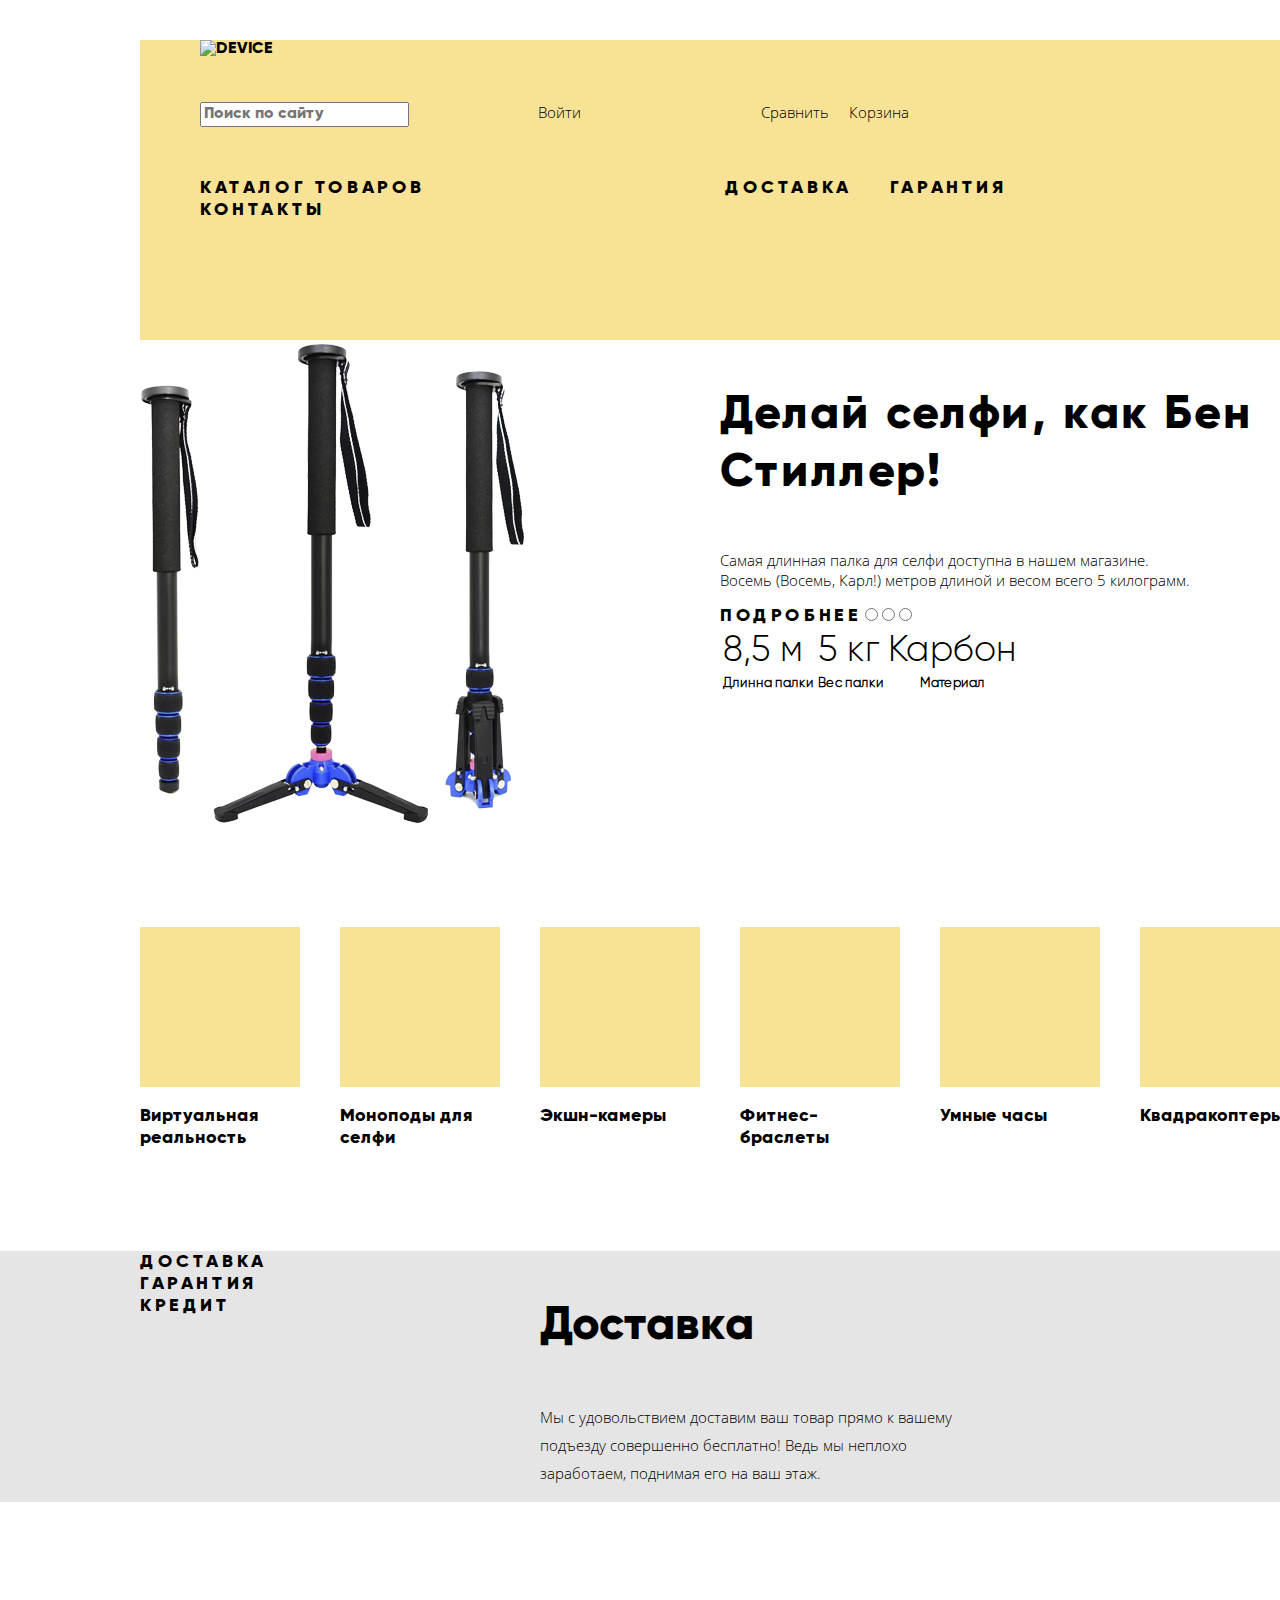
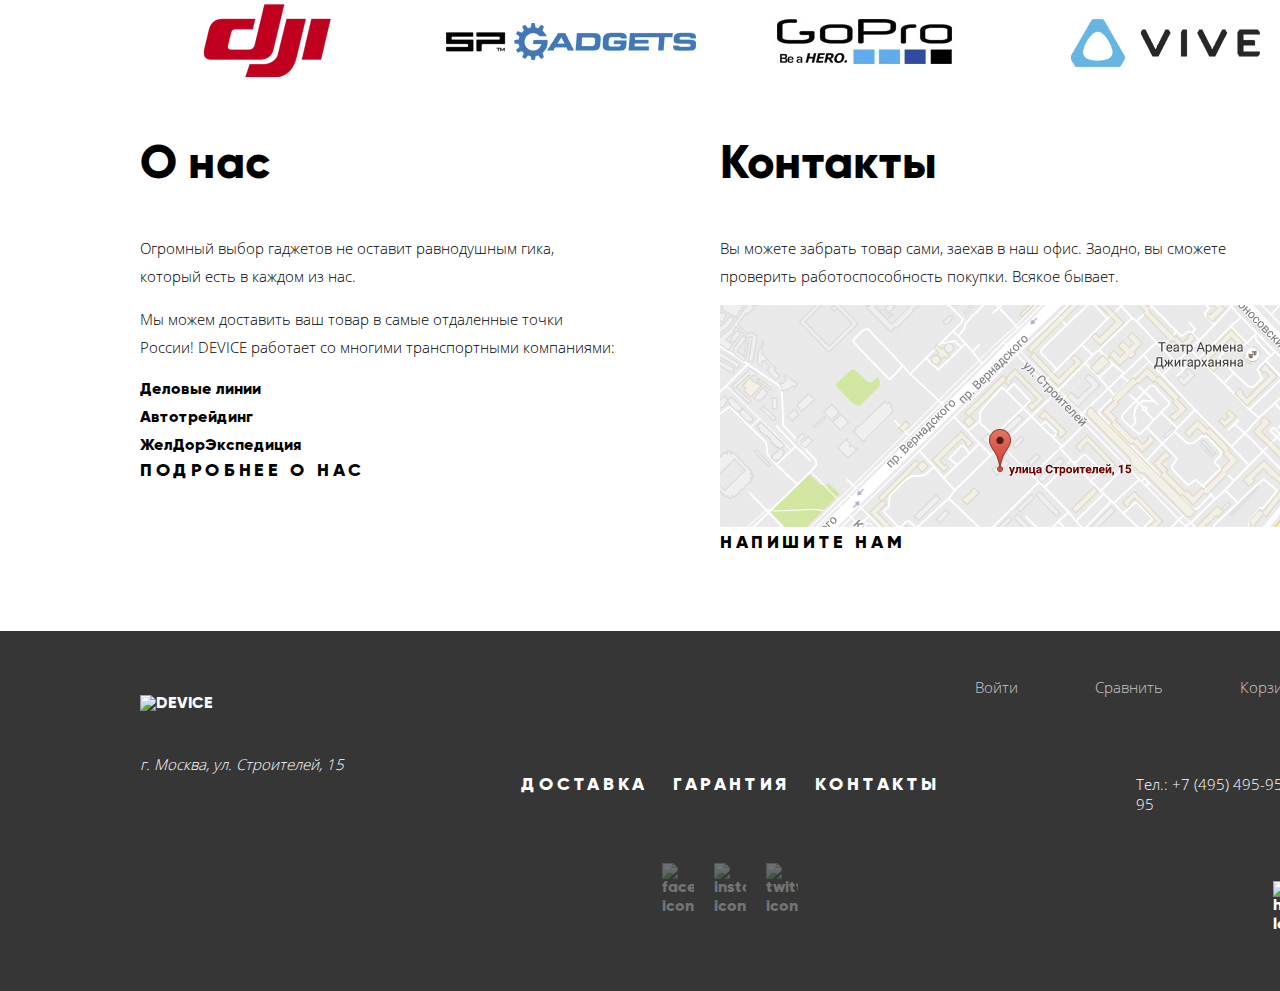
==== index.html @ 4f47b7f5 "Сетка на флексах для внутренней странице" ====
<!DOCTYPE html>
<html lang="ru" class="page">

<head>
  <meta charset="utf-8" />
  <title>HTML Academy: Девайс</title>
  <link href="css/normilize.css" rel="stylesheet" />
  <link href="css/style.css" rel="stylesheet" />
</head>

<body class="page-body">
  <header class="header main-header">
    <div class="container">
      <a class="main-logo" href="index.html">
        <img src="img/logo-header.svg" width="163" height="35" alt="DEVICE" />
      </a>
      <div class="header-top">
        <form>
          <input type="search" placeholder="Поиск по сайту" name="search" />
        </form>
        <ul class="user-navigation">
          <li class="user-nav-item">
            <a href="#" class="login-link user-links">Войти</a>
          </li>
          <li class="user-nav-item">
            <a href="#" class="compare-link user-links">Сравнить</a>
          </li>
          <li class="user-nav-item">
            <a href="#" class="basket-link user-links">Корзина</a>
          </li>
        </ul>
      </div>
      <nav class="main-navigation">
        <ul class="site-navigation">
          <li class="site-nav-item">
            <a href="catalog.html" class="nav-link">Каталог товаров</a>
            <div class="category-menu">
              <ul class="category-menu-list">
                <li class="category-menu-item">
                  <a href="catalog.html" class="category-menu-links">Виртуальная реальность</a>
                </li>
                <li class="category-menu-item">
                  <a href="catalog.html" class="category-menu-links">Моноподы для селфи</a>
                </li>
                <li class="category-menu-item">
                  <a href="catalog.html" class="category-menu-links">Экшн-камеры</a>
                </li>
                <li class="category-menu-item">
                  <a href="catalog.html" class="category-menu-links">Фитнес-браслеты</a>
                </li>
                <li class="category-menu-item">
                  <a href="catalog.html" class="category-menu-links">Умные часы</a>
                </li>
                <li class="category-menu-item">
                  <a href="catalog.html" class="category-menu-links">Квадрокоптер</a>
                </li>
              </ul>
            </div>
          </li>
          <li class="site-nav-item">
            <a href="#" class="nav-link">Доставка</a>
          </li>
          <li class="site-nav-item">
            <a href="#" class="nav-link">Гарантия</a>
          </li>
          <li class="site-nav-item">
            <a href="#" class="nav-link">Контакты</a>
          </li>
        </ul>
      </nav>
    </div>
  </header>
  <main class="main">
    <div class="container">
      <h1 class="visually-hidden">Интернет магазин гаджетов - Device</h1>
      <section class="popular-products">
        <h2 class="visually-hidden">Самые популярные товары</h2>
        <div class="index-slider">
          <ul class="slider-list">
            <li class="slider-item">
              <div class="slide-item-left">
                <img src="img/slider-1-1.png" width="384" height="486" alt="Cелфи-палки" />
              </div>
              <div class="slide-item-right">
                <p class="slide-number-item">01</p>
                <p class="product-title title">Делай селфи, как Бен Стиллер!</p>
                <p class="product-description">
                  Самая длинная палка для селфи доступна в нашем магазине.<br />
                  Восемь (Восемь, Карл!) метров длиной и весом всего 5 килограмм.
                </p>
                <a href="#" class="button">Подробнее</a>
                <input type="radio" name="radio-pages" class="radio-slider" value="" />
                <input type="radio" name="radio-pages" class="radio-slider" value="" />
                <input type="radio" name="radio-pages" class="radio-slider" value="" />
                <table class="table-parameters">
                  <tr class="table-cell">
                    <td class="table-cell-item">8,5 м</td>
                    <td class="table-cell-item">5 кг</td>
                    <td class="table-cell-item">Карбон</td>
                  </tr>
                  <tr class="table-header">
                    <th class="table-header-item">Длинна палки</th>
                    <th class="table-header-item">Вес палки</th>
                    <th class="table-header-item">Материал</th>
                  </tr>
                </table>
              </div>
            </li>
            <li class="slider-item">
              <div class="slide-item-left">
                <img src="img/slider-2-1.png" width="345" height="485" alt="Фитнес-браслет" />
              </div>
              <div class="slide-item-right">
                <p class="slide-number-item">02</p>
                <p class="product-title title">Худеем правильно!</p>
                <p class="product-description">
                  Мотивирующие фитнес-браслеты помогут найти в себе силы<br />
                  не пропускать занятия и соблюдать диету.
                </p>
                <a href="#" class="button">Подробнее</a>
                <input type="radio" name="radio-pages" class="radio-slider" value="" />
                <input type="radio" name="radio-pages" class="radio-slider" value="" />
                <input type="radio" name="radio-pages" class="radio-slider" value="" />
                <table class="table-parameters">
                  <tr class="table-cell">
                    <td class="table-cell-item">Без подзарядки</td>
                  </tr>
                  <tr class="table-header">
                    <th class="table-header-item">48 часов</th>
                  </tr>
                </table>
              </div>
            </li>
            <li class="slider-item">
              <div class="slide-item-left">
                <img src="img/slider-3-1.png" width="526" height="334" alt="Квадракоптер" />
              </div>
              <div class="slide-item-right">
                <p class="slide-number-item">03</p>
                <p class="product-title title">
                  Порхает как бабочка,<br />
                  жалит как пчела!
                </p>
                <p class="product-description">
                  Этот обычный, на первый взгляд, квадрокоптер оснащен<br />
                  мощным лазером, замаскированным под стандартную камеру.
                </p>
                <a href="#" class="button">Подробнее</a>
                <input type="radio" name="radio-pages" class="radio-slider" value="" />
                <input type="radio" name="radio-pages" class="radio-slider" value="" />
                <input type="radio" name="radio-pages" class="radio-slider" value="" />
                <table class="table-parameters">
                  <tr class="table-cell">
                    <td class="table-cell-item">800 м</td>
                    <td class="table-cell-item">500 м</td>
                  </tr>
                  <tr class="table-header">
                    <th class="table-header-item">Дальность полета</th>
                    <th class="table-header-item">Радиус поражения</th>
                  </tr>
                </table>
              </div>
            </li>
          </ul>
        </div>
      </section>
      <section class="categories">
        <h2 class="visually-hidden">Категории товаров</h2>
        <ul class="categories-list">
          <li class="categories-item"> <a href="catalog.html" class="categories-item-link">
              <div class="category"></div>
              <p>Виртуальная реальность</p>
            </a> </li>
          <li class="categories-item"> <a href="catalog.html" class="categories-item-link">
              <div class="category"></div>
              <p>Моноподы для селфи</p>
            </a> </li>
          <li class="categories-item"> <a href="catalog.html" class="categories-item-link">
              <div class="category"></div>
              <p>Экшн-камеры</p>
            </a> </li>
          <li class="categories-item"> <a href="catalog.html" class="categories-item-link">
              <div class="category"></div>
              <p>Фитнес-браслеты</p>
            </a> </li>
          <li class="categories-item"> <a href="catalog.html" class="categories-item-link">
              <div class="category"></div>
              <p>Умные часы</p>
            </a> </li>
          <li class="categories-item"> <a href="catalog.html" class="categories-item-link">
              <div class="category"></div>
              <p>Квадракоптеры</p>
            </a> </li>
        </ul>
      </section>
    </div>
    <section class="features">
      <div class="feature-wrapper">
        <h2 class="visually-hidden">Преимущества</h2>
        <ul class="features-list">
          <li class="features-item">
            <a href="#" class="button delivery-button">Доставка</a>
          </li>
          <li class="features-item">
            <a href="#" class="button quarantee-button">Гарантия</a>
          </li>
          <li class="features-item">
            <a href="#" class="button credit-button">Кредит</a>
          </li>
        </ul>
        <div class="feature-delivery">
          <h3 class="feature-title title">Доставка</h3>
          <p class="feature-description">
            Мы с удовольствием доставим ваш товар прямо к вашему<br />
            подъезду совершенно бесплатно! Ведь мы неплохо<br />
            заработаем, поднимая его на ваш этаж.
          </p>
        </div>
        <div class="feature-guarantee visually-hidden">
          <h3 class="feature-title title">Гарантия</h3>
          <p class="feature-description">
            Если из-за возгорания купленного у нас товара у вас сгорит дом —
            <br />
            не переживайте, мы выдадим вам новый. <br />
            Товар, не дом, конечно же.
          </p>
        </div>
        <div class="feature-credit visually-hidden">
          <h3 class="feature-title title">Кредит</h3>
          <p class="feature-description">
            Залезть в долговую яму стало проще! Кредитные консультанты <br />
            подберут для вас наиболее выгодные <br />
            условия кредита. Выгодные для нашего банка, разумеется.
          </p>
        </div>
      </div>
    </section>
    <div class="container">
      <section class="popular-brands">
        <h2 class="visually-hidden">Популярные бренды</h2>
        <ul class="brand-list">
          <li class="brand-item">
            <a><img src="img/logo-1.png" width="260" height="100" alt="DJI" /></a>
          </li>
          <li class="brand-item">
            <a><img src="img/logo-2.png" width="260" height="100" alt="SP GADGETS" /></a>
          </li>
          <li class="brand-item">
            <a><img src="img/logo-3.png" width="260" height="100" alt="GoPro" /></a>
          </li>
          <li class="brand-item">
            <a><img src="img/logo-4.png" width="260" height="100" alt="VIVE" /></a>
          </li>
        </ul>
      </section>
      <div class="info-wrapper">
        <section class="about-us">
          <h2 class="about-us-title title">О нас</h2>
          <p class="about-us-description">
            Огромный выбор гаджетов не оставит равнодушным гика,<br />
            который есть в каждом из нас.
          </p>
          <p class="about-us-description">
            Мы можем доставить ваш товар в самые отдаленные точки<br />
            России! DEVICE работает со многими транспортными компаниями:
          </p>
          <ul class="about-us-list">
            <li class="about-us-item">Деловые линии</li>
            <li class="about-us-item">Автотрейдинг</li>
            <li class="about-us-item">ЖелДорЭкспедиция</li>
          </ul>
          <a href="#" class="button">Подробнее о нас</a>
        </section>
        <section class="contacts">
          <h2 class="contacts-title title">Контакты</h2>
          <p class="contacts-description">
            Вы можете забрать товар сами, заехав в наш офис. Заодно, вы сможете<br />
            проверить работоспособность покупки. Всякое бывает.
          </p>
          <div class="map">
            <img src="img/map-1.jpg" width="560" height="222" alt="Карта офиса по адресу улица Строителей, 15" />
          </div>
          <a href="#" class="button">Напишите нам</a>
        </section>
      </div>
    </div>
  </main>

  <footer class="page-footer">
    <div class="container">
      <div class="footer-column-first">
        <a class="main-logo-footer" href="index.html">
          <img src="img/logo-footer.svg" width="163" height="35" alt="DEVICE" />
        </a>
        <address class="address">г. Москва, ул. Строителей, 15</address>
      </div>
      <div class="footer-column-second">
        <ul class="footer-features-list">
          <li class="footer-features-item">
            <a href="#" class="footer-link nav-link">Доставка</a>
          </li>
          <li class="footer-features-item">
            <a href="#" class="footer-link nav-link">Гарантия</a>
          </li>
          <li class="footer-features-item">
            <a href="#" class="footer-link nav-link">Контакты</a>
          </li>
        </ul>
        <ul class="social-icons-list">
          <li class="social-icons-item">
            <a href="#">
              <img src="img/icon_facebook.svg" width="32" height="32" alt="facebook icon" />
            </a>
          </li>
          <li class="social-icons-item">
            <a href="#"><img src="img/icon_instagram.svg" width="32" height="32" alt="instagram icon" /></a>
          </li>
          <li class="social-icons-item">
            <a href="#">
              <img src="img/icon_twitter.svg" width="32" height="32" alt="twitter icon" /></a>
          </li>
        </ul>
      </div>
      <div class="footer-column-third">
        <ul class="footer-user-nav">
          <li class="footer-user-nav-item">
            <a href="#" class="login-link footer-user-links">Войти</a>
          </li>
          <li class="footer-user-nav-item">
            <a href="#" class="compare-link footer-user-links">Сравнить</a>
          </li>
          <li class="footer-user-nav-item">
            <a href="#" class="basket-link footer-user-links">Корзина</a>
          </li>
        </ul>
        <a href="tel:+74954959595" class="number">Тел.: +7 (495) 495-95-95</a>
        <a class="htmlacademy-logo" href="https://htmlacademy.ru/intensive/htmlcss">
          <img src="img/logo-html.svg" width="27" height="34" alt="htmlacademy logo" />
        </a>
      </div>
    </div>
  </footer>
</body>

</html>
---- css/normilize.css ----
/*! normalize.css v8.0.1 | MIT License | github.com/necolas/normalize.css */

/* Document
   ========================================================================== */

/**
 * 1. Correct the line height in all browsers.
 * 2. Prevent adjustments of font size after orientation changes in iOS.
 */

html {
  line-height: 1.15;
  /* 1 */
  -webkit-text-size-adjust: 100%;
  /* 2 */
}

/* Sections
     ========================================================================== */

/**
   * Remove the margin in all browsers.
   */

body {
  margin: 0;
}

/**
   * Render the `main` element consistently in IE.
   */

main {
  display: block;
}

/**
   * Correct the font size and margin on `h1` elements within `section` and
   * `article` contexts in Chrome, Firefox, and Safari.
   */

h1 {
  font-size: 2em;
  margin: 0.67em 0;
}

/* Grouping content
     ========================================================================== */

/**
   * 1. Add the correct box sizing in Firefox.
   * 2. Show the overflow in Edge and IE.
   */

hr {
  box-sizing: content-box;
  /* 1 */
  height: 0;
  /* 1 */
  overflow: visible;
  /* 2 */
}

/**
   * 1. Correct the inheritance and scaling of font size in all browsers.
   * 2. Correct the odd `em` font sizing in all browsers.
   */

pre {
  font-family: monospace, monospace;
  /* 1 */
  font-size: 1em;
  /* 2 */
}

/* Text-level semantics
     ========================================================================== */

/**
   * Remove the gray background on active links in IE 10.
   */

a {
  background-color: transparent;
}

/**
   * 1. Remove the bottom border in Chrome 57-
   * 2. Add the correct text decoration in Chrome, Edge, IE, Opera, and Safari.
   */

abbr[title] {
  border-bottom: none;
  /* 1 */
  text-decoration: underline;
  /* 2 */
  text-decoration: underline dotted;
  /* 2 */
}

/**
   * Add the correct font weight in Chrome, Edge, and Safari.
   */

b,
strong {
  font-weight: bolder;
}

/**
   * 1. Correct the inheritance and scaling of font size in all browsers.
   * 2. Correct the odd `em` font sizing in all browsers.
   */

code,
kbd,
samp {
  font-family: monospace, monospace;
  /* 1 */
  font-size: 1em;
  /* 2 */
}

/**
   * Add the correct font size in all browsers.
   */

small {
  font-size: 80%;
}

/**
   * Prevent `sub` and `sup` elements from affecting the line height in
   * all browsers.
   */

sub,
sup {
  font-size: 75%;
  line-height: 0;
  position: relative;
  vertical-align: baseline;
}

sub {
  bottom: -0.25em;
}

sup {
  top: -0.5em;
}

/* Embedded content
     ========================================================================== */

/**
   * Remove the border on images inside links in IE 10.
   */

img {
  border-style: none;
}

/* Forms
     ========================================================================== */

/**
   * 1. Change the font styles in all browsers.
   * 2. Remove the margin in Firefox and Safari.
   */

button,
input,
optgroup,
select,
textarea {
  font-family: inherit;
  /* 1 */
  font-size: 100%;
  /* 1 */
  line-height: 1.15;
  /* 1 */
  margin: 0;
  /* 2 */
}

/**
   * Show the overflow in IE.
   * 1. Show the overflow in Edge.
   */

button,
input {
  /* 1 */
  overflow: visible;
}

/**
   * Remove the inheritance of text transform in Edge, Firefox, and IE.
   * 1. Remove the inheritance of text transform in Firefox.
   */

button,
select {
  /* 1 */
  text-transform: none;
}

/**
   * Correct the inability to style clickable types in iOS and Safari.
   */

button,
[type="button"],
[type="reset"],
[type="submit"] {
  -webkit-appearance: button;
}

/**
   * Remove the inner border and padding in Firefox.
   */

button::-moz-focus-inner,
[type="button"]::-moz-focus-inner,
[type="reset"]::-moz-focus-inner,
[type="submit"]::-moz-focus-inner {
  border-style: none;
  padding: 0;
}

/**
   * Restore the focus styles unset by the previous rule.
   */

button:-moz-focusring,
[type="button"]:-moz-focusring,
[type="reset"]:-moz-focusring,
[type="submit"]:-moz-focusring {
  outline: 1px dotted ButtonText;
}

/**
   * Correct the padding in Firefox.
   */

fieldset {
  padding: 0.35em 0.75em 0.625em;
}

/**
   * 1. Correct the text wrapping in Edge and IE.
   * 2. Correct the color inheritance from `fieldset` elements in IE.
   * 3. Remove the padding so developers are not caught out when they zero out
   *    `fieldset` elements in all browsers.
   */

legend {
  box-sizing: border-box;
  /* 1 */
  color: inherit;
  /* 2 */
  display: table;
  /* 1 */
  max-width: 100%;
  /* 1 */
  padding: 0;
  /* 3 */
  white-space: normal;
  /* 1 */
}

/**
   * Add the correct vertical alignment in Chrome, Firefox, and Opera.
   */

progress {
  vertical-align: baseline;
}

/**
   * Remove the default vertical scrollbar in IE 10+.
   */

textarea {
  overflow: auto;
}

/**
   * 1. Add the correct box sizing in IE 10.
   * 2. Remove the padding in IE 10.
   */

[type="checkbox"],
[type="radio"] {
  box-sizing: border-box;
  /* 1 */
  padding: 0;
  /* 2 */
}

/**
   * Correct the cursor style of increment and decrement buttons in Chrome.
   */

[type="number"]::-webkit-inner-spin-button,
[type="number"]::-webkit-outer-spin-button {
  height: auto;
}

/**
   * 1. Correct the odd appearance in Chrome and Safari.
   * 2. Correct the outline style in Safari.
   */

[type="search"] {
  -webkit-appearance: textfield;
  /* 1 */
  outline-offset: -2px;
  /* 2 */
}

/**
   * Remove the inner padding in Chrome and Safari on macOS.
   */

[type="search"]::-webkit-search-decoration {
  -webkit-appearance: none;
}

/**
   * 1. Correct the inability to style clickable types in iOS and Safari.
   * 2. Change font properties to `inherit` in Safari.
   */

::-webkit-file-upload-button {
  -webkit-appearance: button;
  /* 1 */
  font: inherit;
  /* 2 */
}

/* Interactive
     ========================================================================== */

/*
   * Add the correct display in Edge, IE 10+, and Firefox.
   */

details {
  display: block;
}

/*
   * Add the correct display in all browsers.
   */

summary {
  display: list-item;
}

/* Misc
     ========================================================================== */

/**
   * Add the correct display in IE 10+.
   */

template {
  display: none;
}

/**
   * Add the correct display in IE 10.
   */

[hidden] {
  display: none;
}
---- css/style.css ----
/* Fonts */

@font-face {
  font-family: "Open Sans normal";
  font-style: normal;
  font-weight: 300;
  src: url("../fonts/open-sans-v18-latin_cyrillic-300.woff2");
  src: local("Open Sans Light"), local("OpenSans-Light"),
    url("../fonts/open-sans-v18-latin_cyrillic-300.woff2") format("woff2"),
    url("../fonts/open-sans-v18-latin_cyrillic-300.woff") format("woff");
}

@font-face {
  font-family: "Gilroy bold";
  src: url("../fonts/Gilroy-Extrabold.woff2");
  src: local("Gilroy Extrabold"), local("Gilroy-Extrabold"),
    url("../fonts/Gilroy-Extrabold.woff2") format("woff2"),
    url("../fonts/Gilroy-Extrabold.woff") format("woff");
  font-weight: 800;
  font-style: normal;
}

@font-face {
  font-family: "Gilroy normal";
  src: ("../fonts/Gilroy-Light.woff2");
  src: local("Gilroy Light"), local("Gilroy-Light"),
    url("../fonts/Gilroy-Light.woff2") format("woff2"),
    url("../fonts/Gilroy-Light.woff") format("woff");
  font-weight: 300;
  font-style: normal;
}

:root {
  --basic-black: #000000;
  --basic-dark: #363636;
  --basic-grey: #464646;
  --basic-hafl-grey: #7e7e7e;
  --basic-grey-light: #e5e5e5;
  --basic-white: #ffffff;
  --special-yellow-dark: #f0c52e;
  --special-yellow: #f7e296;
  --special-green: #91c92f;
  --status-pink: #f6dada;
}

body {
  margin: 0;
  padding: 0;
  min-width: 1440px;
  font-family: "Gilroy bold", Arial, sans-serif;
  color: var(--basic-black);
  box-sizing: border-box;
}

.page a {
  text-decoration: none;
  color: var(--basic-black);
}


.main ul {
  margin: 0;
  padding: 0;
  list-style: none;
}

.header ul,
.page-footer ul {
  list-style: none;
}

.page-footer a {
  color: var(--basic-white);
}

img {
  max-width: 100%;
  height: auto;
}

.category-menu {
  position: relative;
  z-index: 1;
  width: 1040px;
  display: none;
}

.category-menu-item {
  text-transform: none;
}

.category-menu-item {
  font-family: "Open Sans normal", Arial, sans-serif;
  font-size: 15px;
  line-height: 20px;
}

.visually-hidden:not(:focus):not(:active),
input[type="checkbox"].visually-hidden,
input[type="radio"].visually-hidden {
  position: absolute;

  width: 1px;
  height: 1px;
  margin: -1px;
  padding: 0;
  overflow: hidden;

  white-space: nowrap;

  border: 0;

  clip: rect(0 0 0 0);
  clip-path: inset(100%);
}

.product-description {
  font-family: "Open Sans normal", Arial, sans-serif;
  font-size: 15px;
  line-height: 20px;
}

.button {
  font-size: 18px;
  line-height: 22px;
  text-transform: uppercase;
  letter-spacing: 0.2em;
}

.table-cell {
  font-family: "Gilroy normal", Arial, sans-serif;
  font-size: 36px;
  line-height: 42px;
}

.table-header {
  font-family: "Gilroy normal", Arial, sans-serif;
  font-size: 13px;
  line-height: 15px;
}

.categories-item {
  font-size: 18px;
  line-height: 22px;
}

.features {
  background-color: var(--basic-grey-light);
  width: 100%;
  margin: 0 auto;
}

.feature-description {
  font-family: "Open Sans normal", Arial, sans-serif;
  font-size: 15px;
  line-height: 28px;
}

.about-us-description {
  font-family: "Open Sans normal", Arial, sans-serif;
  font-size: 15px;
  line-height: 28px;
}

.about-us-item {
  font-size: 16px;
  line-height: 28px;
}

.contacts-description {
  font-family: "Open Sans normal", Arial, sans-serif;
  font-size: 15px;
  line-height: 28px;
}

.page-footer {
  background-color: var(--basic-dark);
  /* min-height: 324px; */
}

.footer-features-list {
  text-transform: uppercase;
  font-size: 18px;
  line-height: 22px;
  letter-spacing: 0.2em;
}

.footer-link {
  color: var(--basic-white);
}

.footer-user-nav-item {
  font-family: "Open Sans normal", Arial, sans-serif;
  font-size: 15px;
  line-height: 20px;
}

.footer-user-links {
  color: var(--basic-white);
  opacity: 70%;
}

.footer-user-links:hover {
  opacity: 100%;
}

.footer-features-item:hover,
.htmlacademy-logo:hover,
.category-menu-item:hover,
.nav-link:hover,
.user-links:hover {
  opacity: 60%;
}

.footer-user-links:active,
.nav-link:active,
.htmlacademy-logo img:active,
.categories-list .button:active,
.category-menu-links:active,
.user-links:active,
.categories-item-link:active p {
  opacity: 30%;
}

.category {
  background-color: var(--special-yellow);
  width: 160px;
  min-height: 160px;
}

.category:hover {
  background-color: var(--special-yellow-dark);
}

.category:active {
  background-color: var(--special-yellow-dark);
}

address,
.number {
  font-family: "Open Sans normal", Arial, sans-serif;
  font-size: 15px;
  line-height: 20px;
  color: var(--basic-white);
}

.breadcrumbs-item {
  font-family: "Open sans normal", Arial, sans-serif;
  font-size: 14px;
  line-height: 19px;
  opacity: 30%;
  margin-right: 40px;
}

.filter-header,
.sorting {
  font-size: 16px;
  line-height: 20px;
  text-transform: uppercase;
  letter-spacing: 0.1em;
}

.filter-title {
  font-size: 14px;
  line-height: 17px;
  letter-spacing: 0.1em;
}

.sorting-item {
  font-family: "Open sans normal", Arial, sans-serif;
  font-size: 14px;
  line-height: 19px;
  opacity: 30%;
  margin: auto 0;
  margin-right: 30px;
}

.current {
  opacity: 100%;
}

.toddler {
  font-family: "Gilroy normal", Arial, sans-serif;
  font-size: 14px;
  line-height: 16px;
}

.filter-item {
  font-family: "Open sans normal", Arial, sans-serif;
  font-size: 14px;
  line-height: 19px;
}

.price {
  font-family: "Gilroy normal", Arial, sans-serif;
  font-size: 16px;
  line-height: 18px;
}

.product-item {
  font-size: 18px;
  line-height: 22px;
}

.compare-button {
  font-family: "Open sans normal", Arial, sans-serif;
  font-size: 13px;
  line-height: 18px;
  opacity: 50%;
}

.product-item-container {
  width: 360px;
}

.product-link {
  background-color: var(--basic-grey-light);
  display: block;
  width: 360px;
  height: 380px;
}

.product-title {
  font-size: 18px;
  line-height: 22px;
  letter-spacing: 0.05em;
}

.pages-list {
  display: flex;
  justify-content: space-between;
  min-width: 90px;
  margin: 0 0 0 15px;
  padding: 0;
}

.pagination-item {
  font-size: 16px;
  line-height: 20px;
}

.pagination-item:nth-child(1),
.pagination-item:nth-child(3) {
  padding: 25px 30px;
  text-transform: uppercase;
  letter-spacing: 0.1em;
}

.pagination-item:nth-child(1):hover,
.pagination-item:nth-child(3):hover {
  background-color: #d9d9d9;
}

.pagination-item:nth-child(1):active,
.pagination-item:nth-child(3):active {
  opacity: 30%;
}

.breadcrumbs-link:hover {
  opacity: 60%;
}

.breadcrumbs-link:active {
  opacity: 10%;
}

.sorting-item:hover {
  opacity: 60%;
}

.sorting-item:active {
  opacity: 100%;
}

.compare-button:hover {
  opacity: 100%;
}

.compare-button:active {
  opacity: 20%;
}

.pagination-link {
  opacity: 30%;
}

.pagination-link:hover {
  opacity: 60%;
}

.current-link,
.pagination-link:active {
  opacity: 100%;
}

.social-icons-item {
  opacity: 30%;
}

.social-icons-item:hover,
.main-logo:hover,
.main-logo-footer:hover {
  opacity: 60%;
}

.main-logo {
  margin-left: 60px;
}

.social-icons-item:active {
  opacity: 10%;
}

.main-logo:active,
.main-logo-footer:active {
  opacity: 30%;
}

.title {
  font-size: 47px;
  line-height: 58px;
}

.slide-number-item {
  font-size: 179px;
  line-height: 219px;
  text-transform: uppercase;
  color: var(--basic-white);
  display: none;
}

.page {
  height: 100%;
}

.page-body {
  min-height: 100%;
  display: grid;
  grid-template-rows: min-content 1fr min-content;
  align-content: start;
}

.header {
  width: 1160px;
  min-height: 186px;
  margin: 0 auto;
  margin-top: 40px;
  background-color: var(--special-yellow);
}

.main-header {
  min-height: 300px;
}

.popular-products {
  margin: 0 auto;
  width: 1160px;
}

.slider-item {
  display: grid;
  grid-template-columns: 1fr 1fr;
}

.popular-products {
  margin-bottom: 96px;
}

.categories {
  margin: 0 auto;
  width: 1160px;
  margin-bottom: 84px;
}

.categories-list {
  display: grid;
  grid-template-columns: 1fr 1fr 1fr 1fr 1fr 1fr;
  gap: 40px;
}

.feature-wrapper {
  display: grid;
  width: 1160px;
  margin: 0 auto;
  grid-template-columns: 300px 500px 1fr;
  gap: 100px;
  margin-bottom: 90px;
}

.popular-brands {
  margin: 0 auto;
  width: 1160px;
}

.brand-list {
  display: grid;
  grid-template-columns: 1fr 1fr 1fr 1fr;
  width: 1160px;
  gap: 40px;
  margin-bottom: 90px;
}

.info-wrapper {
  display: grid;
  margin: 0 auto;
  width: 1160px;
  grid-template-columns: 1fr 1fr;
  margin-bottom: 77px;
}

.wrapper {
  width: 500px;
  margin-left: 60px;
  margin-bottom: 50px;
}

.container {
  width: 1160px;
  margin: 0 auto;
}

.filter-header {
  margin: auto;
}

.sorting {
  padding: 0;
  margin: auto 0;
  margin-left: 72px;
  margin-right: 74px;
}

.card-wrapper {
  grid-column-gap: 40px;
  grid-row-gap: 48px;
  display: grid;
  grid-template-columns: 360px 360px;
  padding-top: 70px;
  padding-left: 72px;
  background-color: var(--basic-white);
}

.site-navigation {
  display: flex;
  flex-wrap: wrap;
  padding: 0;
  width: 1040px;
  margin: 0 auto;
  text-transform: uppercase;
  font-size: 18px;
  line-height: 22px;
  letter-spacing: 0.2em;
}

.user-nav-item:first-child {
  margin-right: 180px;
}

input[type="search"] {
  /* width: 144px;
  margin-right: 100px;
  padding-right: 296px; */
}

.header-top {
  display: flex;
  margin: 44px auto 50px;
  width: 1040px;
}

.user-navigation {
  margin: 0;
  padding: 0;
  font-family: "Open Sans normal", Arial, sans-serif;
  font-size: 15px;
  line-height: 20px;
  display: flex;
  flex-wrap: wrap;
  width: 500px;
  justify-content: flex-end;
}

.exit-link {
  opacity: 30%;
}

.user-nav-item:nth-child(2) {
  margin-right: 20px;
}

.site-nav-item:first-child {
  margin-right: 300px;
}

.site-nav-item:nth-child(2) {
  margin-right: 38px;
}

.site-nav-item:nth-child(3) {
  margin-right: 111px;
}

.page-footer .container {
  display: flex;
  padding: 46px 0 57px;
  box-sizing: border-box;
}

.footer-column-first {
  width: 400px;
}

.main-logo-footer {
  display: block;
  margin-top: 18px;
  margin-bottom: 40px;
}

.footer-column-second {
  margin: 0;
  padding: 0;
  width: 440px;
}

.footer-features-item {
  margin-right: auto;
}

.footer-features-item:nth-child(3n) {
  margin: 0;
}

.social-icons-list {
  padding: 0;
  display: flex;
  flex-wrap: wrap;
  width: 136px;
  margin: 0 auto;
}

.social-icons-item {
  width: 32px;
  flex: 32px 32px auto;
  margin-right: 20px;
}

.social-icons-item:nth-child(3n) {
  margin: 0;
}

.footer-features-list {
  padding: 0;
  display: flex;
  flex-wrap: wrap;
  margin: 97px auto 67px;
}

.footer-column-third {
  padding: 0;
  margin: 0;
  width: 360px;
}

.footer-user-nav {
  padding: 0;
  display: flex;
  justify-content: space-between;
  flex-wrap: wrap;
  margin-left: 35px;
  margin-top: 0;
  margin-bottom: 77px;
}

.number {
  display: block;
  margin-left: 196px;
  margin-bottom: 67px;
  width: 164px;
}

.htmlacademy-logo {
  display: block;
  width: 34px;
  margin-left: 333px;
}

.slider-item:nth-child(2),
.slider-item:nth-child(3) {
  display: none;
}


.pagination-list {
  display: flex;
  justify-content: space-between;
  align-items: center;
  width: 760px;
  min-height: 70px;
  box-sizing: border-box;
  background-color: var(--basic-grey-light);
}

.user-nav-item-catalog:first-child {
  margin-right: 20px;
  width: 154px;
  height: 20px;
}

.user-nav-item-catalog:nth-child(2) {
  width: 50px;
  height: 20px;
  margin-right: 53px;
}

.user-nav-item-catalog:nth-child(3) {
  width: 100px;
  height: 20px;
  margin-right: 23px;
}

.user-nav-item-catalog:nth-child(4) {
  width: 100px;
  height: 20px;
}

.sort-wrapper {
  background-color: var(--basic-grey-light);
  display: flex;
  height: 70px;
}

.pagination {
  width: 760px;
  margin: 40px 40px 78px 72px;
}

.breadcrumbs-list {
  display: flex;
}

.sorting-list {
  display: flex;
  flex-wrap: wrap;
}

.sort-buttons {
  display: flex;
  margin: auto 0;
}

.button-up {
  margin-right: 20px;
}

.catalog-wrap {
  display: flex;
  flex-direction: column;
  width: 1440px;
  min-height: 1284px;
  margin: 0 auto;
}

.catalog-wrap__row1 {
  display: flex;
  width: 1440px;
  height: 70px;
  background-image: linear-gradient(#dcdcdc 468px, var(--basic-grey-light) 972px);
  margin: 0 auto;
}


.catalog-wrap__row1__col1 {
  display: flex;
  width: 468px;
  background-color: #DCDCDC;
}


.catalog-wrap__row1__col2 {
  width: 972px;
  background-color: var(--basic-grey-light);
}

.catalog-wrap__row2 {
  display: flex;
  width: 1440px;
  min-height: 1214px;
}

.catalog-wrap__row2__col1 {
  background-color: var(--basic-grey-light);
  width: 468px;
  min-height: 1214px;
}

.filter {
  margin-left: 200px;
}
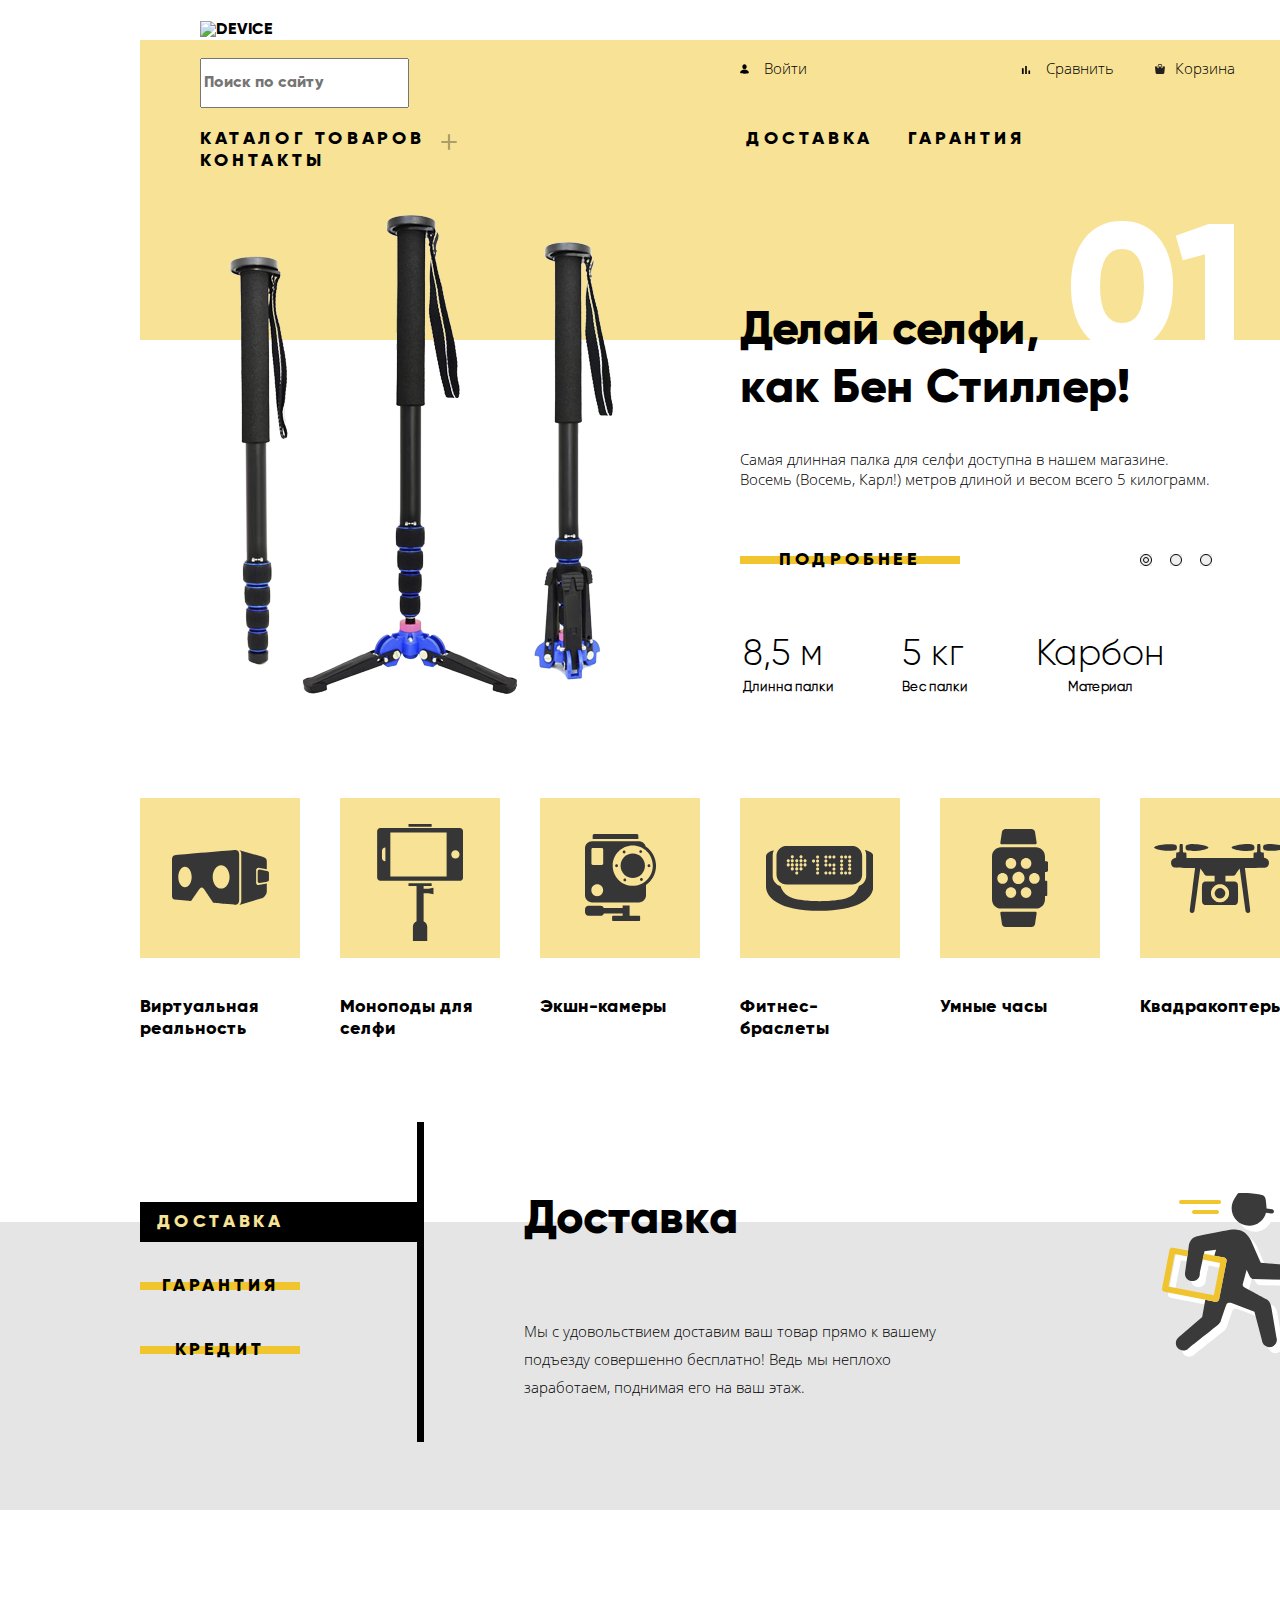
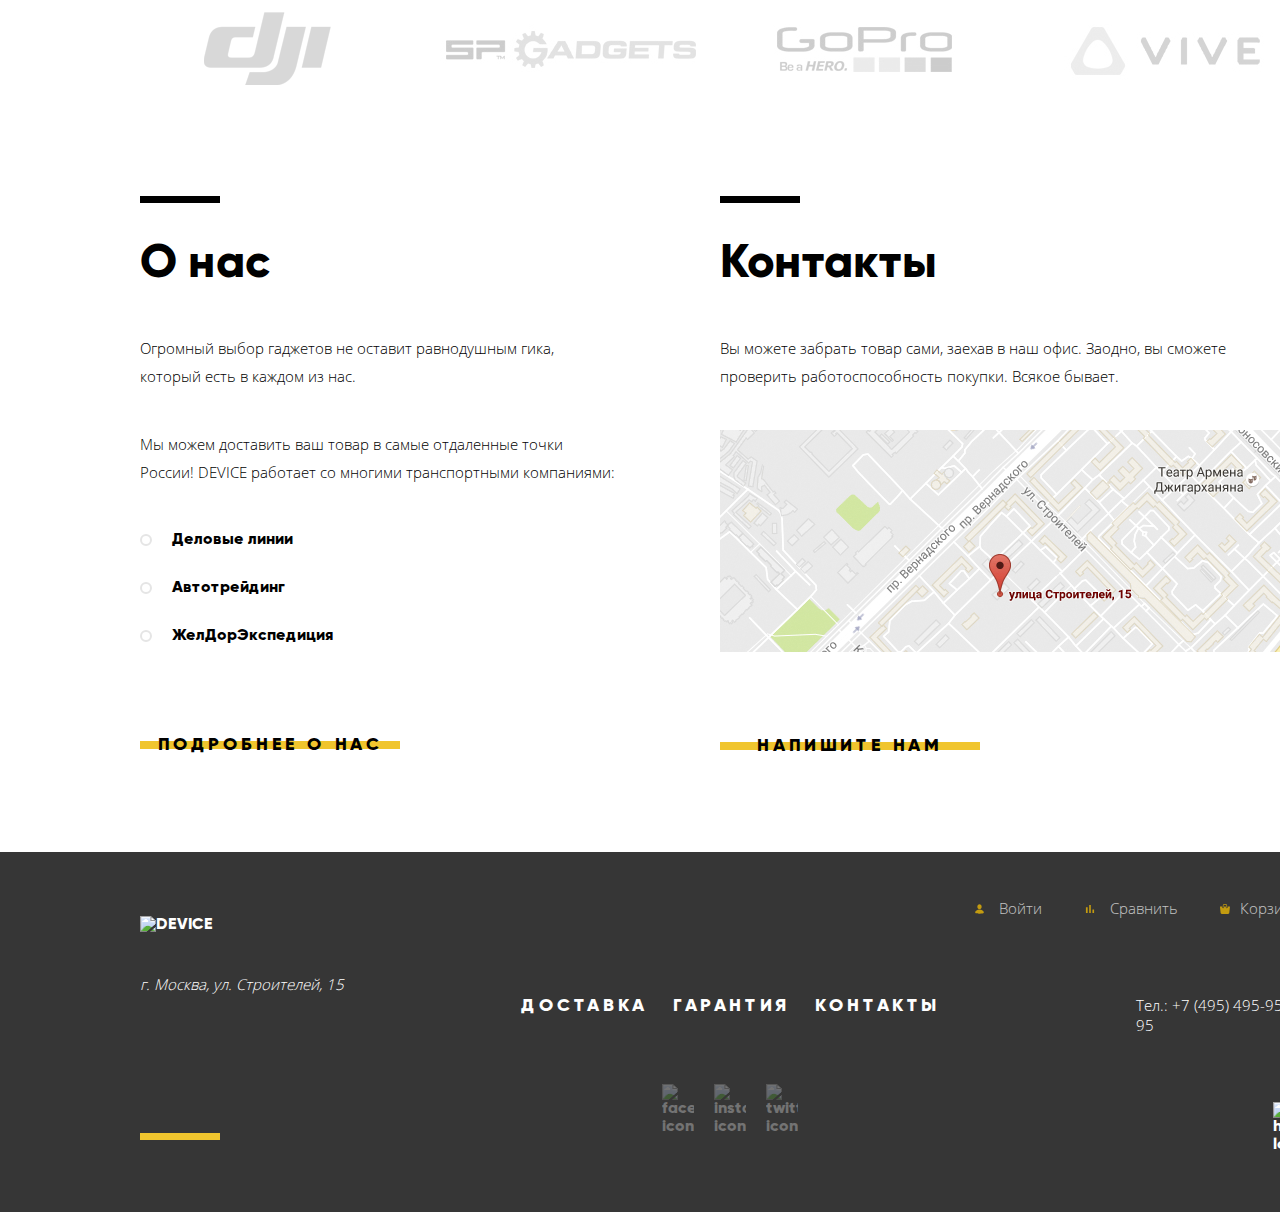
==== commit f88084c7: "Декоративные элементы для главной страницы" ====
--- a/index.html
+++ b/index.html
@@ -19,43 +19,41 @@
           <input type="search" placeholder="Поиск по сайту" name="search" />
         </form>
         <ul class="user-navigation">
-          <li class="user-nav-item">
-            <a href="#" class="login-link user-links">Войти</a>
-          </li>
-          <li class="user-nav-item">
-            <a href="#" class="compare-link user-links">Сравнить</a>
-          </li>
-          <li class="user-nav-item">
-            <a href="#" class="basket-link user-links">Корзина</a>
+          <li class="user-nav-item user-nav-login">
+            <a href="#" class="login-link user-link">Войти</a>
+          </li>
+          <li class="user-nav-item user-nav-compare">
+            <a href="#" class="compare-link user-link">Сравнить</a>
+          </li>
+          <li class="user-nav-item user-nav-cart">
+            <a href="#" class="basket-link user-link">Корзина</a>
           </li>
         </ul>
       </div>
       <nav class="main-navigation">
         <ul class="site-navigation">
           <li class="site-nav-item">
-            <a href="catalog.html" class="nav-link">Каталог товаров</a>
-            <div class="category-menu">
-              <ul class="category-menu-list">
-                <li class="category-menu-item">
-                  <a href="catalog.html" class="category-menu-links">Виртуальная реальность</a>
-                </li>
-                <li class="category-menu-item">
-                  <a href="catalog.html" class="category-menu-links">Моноподы для селфи</a>
-                </li>
-                <li class="category-menu-item">
-                  <a href="catalog.html" class="category-menu-links">Экшн-камеры</a>
-                </li>
-                <li class="category-menu-item">
-                  <a href="catalog.html" class="category-menu-links">Фитнес-браслеты</a>
-                </li>
-                <li class="category-menu-item">
-                  <a href="catalog.html" class="category-menu-links">Умные часы</a>
-                </li>
-                <li class="category-menu-item">
-                  <a href="catalog.html" class="category-menu-links">Квадрокоптер</a>
-                </li>
-              </ul>
-            </div>
+            <a href="catalog.html" class="nav-link catalog-link">Каталог товаров</a>
+            <ul class="category-menu-list">
+              <li class="category-menu-item  category-menu-first-column category-menu-first-row">
+                <a href="catalog.html" class="category-menu-links">Виртуальная реальность</a>
+              </li>
+              <li class="category-menu-item category-menu-first-column category-menu-second-row">
+                <a href="catalog.html" class="category-menu-links">Моноподы для селфи</a>
+              </li>
+              <li class="category-menu-item category-menu-first-column category-menu-third-row">
+                <a href="catalog.html" class="category-menu-links">Экшн-камеры</a>
+              </li>
+              <li class="category-menu-item category-menu-second-column category-menu-first-row">
+                <a href="catalog.html" class="category-menu-links">Фитнес-браслеты</a>
+              </li>
+              <li class="category-menu-item category-menu-second-column category-menu-second-row">
+                <a href="catalog.html" class="category-menu-links">Умные часы</a>
+              </li>
+              <li class="category-menu-item category-menu-third-column category-menu-first-row">
+                <a href="catalog.html" class="category-menu-links">Квадрокоптер</a>
+              </li>
+            </ul>
           </li>
           <li class="site-nav-item">
             <a href="#" class="nav-link">Доставка</a>
@@ -70,6 +68,7 @@
       </nav>
     </div>
   </header>
+
   <main class="main">
     <div class="container">
       <h1 class="visually-hidden">Интернет магазин гаджетов - Device</h1>
@@ -77,21 +76,18 @@
         <h2 class="visually-hidden">Самые популярные товары</h2>
         <div class="index-slider">
           <ul class="slider-list">
-            <li class="slider-item">
+            <li class="slider-item slide-current">
               <div class="slide-item-left">
                 <img src="img/slider-1-1.png" width="384" height="486" alt="Cелфи-палки" />
               </div>
               <div class="slide-item-right">
                 <p class="slide-number-item">01</p>
-                <p class="product-title title">Делай селфи, как Бен Стиллер!</p>
+                <p class="product-title title">Делай селфи,<br> как Бен Стиллер!</p>
                 <p class="product-description">
                   Самая длинная палка для селфи доступна в нашем магазине.<br />
                   Восемь (Восемь, Карл!) метров длиной и весом всего 5 килограмм.
                 </p>
                 <a href="#" class="button">Подробнее</a>
-                <input type="radio" name="radio-pages" class="radio-slider" value="" />
-                <input type="radio" name="radio-pages" class="radio-slider" value="" />
-                <input type="radio" name="radio-pages" class="radio-slider" value="" />
                 <table class="table-parameters">
                   <tr class="table-cell">
                     <td class="table-cell-item">8,5 м</td>
@@ -112,21 +108,18 @@
               </div>
               <div class="slide-item-right">
                 <p class="slide-number-item">02</p>
-                <p class="product-title title">Худеем правильно!</p>
+                <p class="product-title title">Худеем<br>правильно!</p>
                 <p class="product-description">
                   Мотивирующие фитнес-браслеты помогут найти в себе силы<br />
                   не пропускать занятия и соблюдать диету.
                 </p>
                 <a href="#" class="button">Подробнее</a>
-                <input type="radio" name="radio-pages" class="radio-slider" value="" />
-                <input type="radio" name="radio-pages" class="radio-slider" value="" />
-                <input type="radio" name="radio-pages" class="radio-slider" value="" />
                 <table class="table-parameters">
                   <tr class="table-cell">
-                    <td class="table-cell-item">Без подзарядки</td>
+                    <td class="table-cell-item">48 часов</td>
                   </tr>
                   <tr class="table-header">
-                    <th class="table-header-item">48 часов</th>
+                    <th class="table-header-item">Без подзарядки</th>
                   </tr>
                 </table>
               </div>
@@ -146,9 +139,6 @@
                   мощным лазером, замаскированным под стандартную камеру.
                 </p>
                 <a href="#" class="button">Подробнее</a>
-                <input type="radio" name="radio-pages" class="radio-slider" value="" />
-                <input type="radio" name="radio-pages" class="radio-slider" value="" />
-                <input type="radio" name="radio-pages" class="radio-slider" value="" />
                 <table class="table-parameters">
                   <tr class="table-cell">
                     <td class="table-cell-item">800 м</td>
@@ -162,33 +152,53 @@
               </div>
             </li>
           </ul>
+          <div class="slider-controls">
+            <button class="current-button" type="button" aria-label="Первый слайд">
+            </button>
+            <button type="button" aria-label="Второй слайд">
+            </button>
+            <button type="button" aria-label="Третий слайд">
+            </button>
+          </div>
         </div>
       </section>
       <section class="categories">
         <h2 class="visually-hidden">Категории товаров</h2>
         <ul class="categories-list">
           <li class="categories-item"> <a href="catalog.html" class="categories-item-link">
-              <div class="category"></div>
+              <div class="category ">
+                <div class="vr"></div>
+              </div>
               <p>Виртуальная реальность</p>
             </a> </li>
           <li class="categories-item"> <a href="catalog.html" class="categories-item-link">
-              <div class="category"></div>
+              <div class="category">
+                <div class="monopods-for-selfie"></div>
+              </div>
               <p>Моноподы для селфи</p>
             </a> </li>
           <li class="categories-item"> <a href="catalog.html" class="categories-item-link">
-              <div class="category"></div>
+              <div class="category">
+                <div class="action-camera"></div>
+              </div>
               <p>Экшн-камеры</p>
             </a> </li>
           <li class="categories-item"> <a href="catalog.html" class="categories-item-link">
-              <div class="category"></div>
+              <div class="category">
+                <div class="fitness-bracelets"></div>
+              </div>
               <p>Фитнес-браслеты</p>
             </a> </li>
           <li class="categories-item"> <a href="catalog.html" class="categories-item-link">
-              <div class="category"></div>
+              <div class="category">
+                <div class="smart-watch"></div>
+              </div>
               <p>Умные часы</p>
             </a> </li>
           <li class="categories-item"> <a href="catalog.html" class="categories-item-link">
-              <div class="category"></div>
+              <div class="category">
+                <div class="quadcopters"></div>
+              </div>
               <p>Квадракоптеры</p>
             </a> </li>
         </ul>
@@ -198,25 +208,26 @@
       <div class="feature-wrapper">
         <h2 class="visually-hidden">Преимущества</h2>
         <ul class="features-list">
+          <li class="features-item current">
+            <a href="#" class="button">Доставка</a>
+          </li>
           <li class="features-item">
-            <a href="#" class="button delivery-button">Доставка</a>
+            <a href="#" class="button">Гарантия</a>
           </li>
           <li class="features-item">
-            <a href="#" class="button quarantee-button">Гарантия</a>
-          </li>
-          <li class="features-item">
-            <a href="#" class="button credit-button">Кредит</a>
-          </li>
-        </ul>
-        <div class="feature-delivery">
+            <a href="#" class="button">Кредит</a>
+          </li>
+        </ul>
+        <div class="feature-slide slide-current">
           <h3 class="feature-title title">Доставка</h3>
           <p class="feature-description">
             Мы с удовольствием доставим ваш товар прямо к вашему<br />
             подъезду совершенно бесплатно! Ведь мы неплохо<br />
             заработаем, поднимая его на ваш этаж.
           </p>
+          <div class="courier"></div>
         </div>
-        <div class="feature-guarantee visually-hidden">
+        <div class="feature-slide">
           <h3 class="feature-title title">Гарантия</h3>
           <p class="feature-description">
             Если из-за возгорания купленного у нас товара у вас сгорит дом —
@@ -224,14 +235,16 @@
             не переживайте, мы выдадим вам новый. <br />
             Товар, не дом, конечно же.
           </p>
+          <div class="guarantee"></div>
         </div>
-        <div class="feature-credit visually-hidden">
+        <div class="feature-slide">
           <h3 class="feature-title title">Кредит</h3>
           <p class="feature-description">
             Залезть в долговую яму стало проще! Кредитные консультанты <br />
             подберут для вас наиболее выгодные <br />
             условия кредита. Выгодные для нашего банка, разумеется.
           </p>
+          <div class="credit"></div>
         </div>
       </div>
     </section>
@@ -240,16 +253,17 @@
         <h2 class="visually-hidden">Популярные бренды</h2>
         <ul class="brand-list">
           <li class="brand-item">
-            <a><img src="img/logo-1.png" width="260" height="100" alt="DJI" /></a>
+            <a class="dji" href="#"><img src="img/logo-grey-1.png" width="260" height="100" alt="DJI" /></a>
           </li>
           <li class="brand-item">
-            <a><img src="img/logo-2.png" width="260" height="100" alt="SP GADGETS" /></a>
+            <a class="sp-gadgets" href="#"><img src="img/logo-grey-2.png" width="260" height="100"
+                alt="SP GADGETS" /></a>
           </li>
           <li class="brand-item">
-            <a><img src="img/logo-3.png" width="260" height="100" alt="GoPro" /></a>
+            <a class="gopro" href="#"><img src="img/logo-grey-3.png" width="260" height="100" alt="GoPro" /></a>
           </li>
           <li class="brand-item">
-            <a><img src="img/logo-4.png" width="260" height="100" alt="VIVE" /></a>
+            <a class="vive" href="#"><img src="img/logo-grey-4.png" width="260" height="100" alt="VIVE" /></a>
           </li>
         </ul>
       </section>
@@ -324,13 +338,13 @@
       <div class="footer-column-third">
         <ul class="footer-user-nav">
           <li class="footer-user-nav-item">
-            <a href="#" class="login-link footer-user-links">Войти</a>
+            <a href="#" class="footer-login-link footer-user-link">Войти</a>
           </li>
           <li class="footer-user-nav-item">
-            <a href="#" class="compare-link footer-user-links">Сравнить</a>
+            <a href="#" class="footer-compare-link footer-user-link">Сравнить</a>
           </li>
           <li class="footer-user-nav-item">
-            <a href="#" class="basket-link footer-user-links">Корзина</a>
+            <a href="#" class="footer-basket-link footer-user-link">Корзина</a>
           </li>
         </ul>
         <a href="tel:+74954959595" class="number">Тел.: +7 (495) 495-95-95</a>
--- a/css/style.css
+++ b/css/style.css
@@ -78,13 +78,6 @@
   height: auto;
 }
 
-.category-menu {
-  position: relative;
-  z-index: 1;
-  width: 1040px;
-  display: none;
-}
-
 .category-menu-item {
   text-transform: none;
 }
@@ -175,7 +168,6 @@
 
 .page-footer {
   background-color: var(--basic-dark);
-  /* min-height: 324px; */
 }
 
 .footer-features-list {
@@ -195,12 +187,12 @@
   line-height: 20px;
 }
 
-.footer-user-links {
+.footer-user-link {
   color: var(--basic-white);
   opacity: 70%;
 }
 
-.footer-user-links:hover {
+.footer-user-link:hover {
   opacity: 100%;
 }
 
@@ -208,16 +200,16 @@
 .htmlacademy-logo:hover,
 .category-menu-item:hover,
 .nav-link:hover,
-.user-links:hover {
+.user-link:hover {
   opacity: 60%;
 }
 
-.footer-user-links:active,
+.footer-user-link:active,
 .nav-link:active,
 .htmlacademy-logo img:active,
 .categories-list .button:active,
 .category-menu-links:active,
-.user-links:active,
+.user-link:active,
 .categories-item-link:active p {
   opacity: 30%;
 }
@@ -226,6 +218,8 @@
   background-color: var(--special-yellow);
   width: 160px;
   min-height: 160px;
+  margin-bottom: 38px;
+  position: relative;
 }
 
 .category:hover {
@@ -244,12 +238,39 @@
   color: var(--basic-white);
 }
 
+.breadcrumbs-link:hover {
+  color: rgba(0, 0, 0, 0.6);
+}
+
+.breadcrumbs-link:active {
+  color: rgba(0, 0, 0, 0.1);
+}
+
 .breadcrumbs-item {
   font-family: "Open sans normal", Arial, sans-serif;
   font-size: 14px;
   line-height: 19px;
-  opacity: 30%;
-  margin-right: 40px;
+  margin-right: 33px;
+  position: relative;
+}
+
+.breadcrumbs-item a {
+  color: rgba(0, 0, 0, .3);
+}
+
+.breadcrumbs-item:not(:last-child)::after {
+  content: "";
+  position: absolute;
+  top: 6px;
+  right: -20px;
+  z-index: 1;
+  width: 7px;
+  height: 7px;
+  border-radius: 50px 0 0;
+  transform: rotate(-45deg) scale(.73);
+  border-right: 2px solid #000;
+  border-bottom: 2px solid #000;
+  color: rgba(0, 0, 0, 1)
 }
 
 .filter-header,
@@ -275,7 +296,7 @@
   margin-right: 30px;
 }
 
-.current {
+.sorting-list .current {
   opacity: 100%;
 }
 
@@ -291,10 +312,24 @@
   line-height: 19px;
 }
 
+.wrap {
+  display: flex;
+  justify-content: space-between;
+}
+
 .price {
   font-family: "Gilroy normal", Arial, sans-serif;
   font-size: 16px;
   line-height: 18px;
+  margin: 0 3px 0 0;
+}
+
+.product-card-title {
+  font-size: 18px;
+  line-height: 22px;
+  width: 260px;
+  letter-spacing: 0.05em;
+  margin: 0;
 }
 
 .product-item {
@@ -320,12 +355,6 @@
   height: 380px;
 }
 
-.product-title {
-  font-size: 18px;
-  line-height: 22px;
-  letter-spacing: 0.05em;
-}
-
 .pages-list {
   display: flex;
   justify-content: space-between;
@@ -356,14 +385,6 @@
   opacity: 30%;
 }
 
-.breadcrumbs-link:hover {
-  opacity: 60%;
-}
-
-.breadcrumbs-link:active {
-  opacity: 10%;
-}
-
 .sorting-item:hover {
   opacity: 60%;
 }
@@ -403,10 +424,6 @@
   opacity: 60%;
 }
 
-.main-logo {
-  margin-left: 60px;
-}
-
 .social-icons-item:active {
   opacity: 10%;
 }
@@ -419,14 +436,6 @@
 .title {
   font-size: 47px;
   line-height: 58px;
-}
-
-.slide-number-item {
-  font-size: 179px;
-  line-height: 219px;
-  text-transform: uppercase;
-  color: var(--basic-white);
-  display: none;
 }
 
 .page {
@@ -459,17 +468,15 @@
 
 .slider-item {
   display: grid;
-  grid-template-columns: 1fr 1fr;
-}
-
-.popular-products {
-  margin-bottom: 96px;
+  grid-template-columns: 384px 500px;
+  gap: 127px;
 }
 
 .categories {
   margin: 0 auto;
   width: 1160px;
-  margin-bottom: 84px;
+  margin-bottom: 164px;
+  margin-top: -33px;
 }
 
 .categories-list {
@@ -482,7 +489,7 @@
   display: grid;
   width: 1160px;
   margin: 0 auto;
-  grid-template-columns: 300px 500px 1fr;
+  grid-template-columns: 284px 1fr;
   gap: 100px;
   margin-bottom: 90px;
 }
@@ -490,6 +497,7 @@
 .popular-brands {
   margin: 0 auto;
   width: 1160px;
+  margin-bottom: 90px;
 }
 
 .brand-list {
@@ -505,13 +513,14 @@
   margin: 0 auto;
   width: 1160px;
   grid-template-columns: 1fr 1fr;
-  margin-bottom: 77px;
+  margin-bottom: 95px;
 }
 
 .wrapper {
-  width: 500px;
-  margin-left: 60px;
-  margin-bottom: 50px;
+  width: 1160px;
+  margin: 0 auto;
+  padding-left: 120px;
+  padding-bottom: 50px;
 }
 
 .container {
@@ -519,15 +528,43 @@
   margin: 0 auto;
 }
 
+.catalog-wrap-header {
+  background-image: linear-gradient(to right, #dcdcdc 0, #dcdcdc 43%, var(--basic-grey-light) 43%, var(--basic-grey-light) 100%);
+}
+
+.catalog-wrap-container {
+  display: flex;
+  width: 1160px;
+  margin: 0 auto;
+}
+
+.catalog-wrap-content {
+  background-image: linear-gradient(to right, var(--basic-grey-light) 0, var(--basic-grey-light) 43%, var(--basic-white) 38%, var(--basic-white) 100%);
+}
+
+.catalog-wrap-product-card {
+  background-color: white;
+}
+
+.catalog-wrap-header-sort {
+  background-color: var(--basic-grey-light);
+}
+
 .filter-header {
-  margin: auto;
-}
-
-.sorting {
-  padding: 0;
-  margin: auto 0;
-  margin-left: 72px;
-  margin-right: 74px;
+  display: block;
+  width: 200px;
+  background-color: #dcdcdc;
+  display: block;
+  padding: 25px 68px 25px 60px;
+  margin: 0;
+}
+
+.catalog-wrap-filter {
+  box-sizing: border-box;
+  width: 330px;
+  padding-left: 60px;
+  padding-top: 70px;
+  background-color: var(--basic-grey-light);
 }
 
 .card-wrapper {
@@ -540,6 +577,37 @@
   background-color: var(--basic-white);
 }
 
+.catalog-wrap-header-sort {
+  display: flex;
+  align-items: center;
+  flex-wrap: wrap;
+  justify-content: space-around;
+}
+
+.sorting {
+  padding: 0;
+  margin: auto 0;
+  margin-left: 72px;
+  margin-right: 74px;
+}
+
+.sorting-list {
+  display: flex;
+  flex-wrap: wrap;
+}
+
+.sort-buttons {
+  display: flex;
+}
+
+.button-up {
+  margin-right: 20px;
+}
+
+.filter {
+  width: 268px;
+}
+
 .site-navigation {
   display: flex;
   flex-wrap: wrap;
@@ -550,25 +618,31 @@
   font-size: 18px;
   line-height: 22px;
   letter-spacing: 0.2em;
-}
-
-.user-nav-item:first-child {
-  margin-right: 180px;
+  margin-bottom: 18px;
+}
+
+.main-navigation {
+  width: 1040px;
+  margin: 0 auto;
 }
 
 input[type="search"] {
   /* width: 144px;
   margin-right: 100px;
   padding-right: 296px; */
+  height: 50px;
+  margin-bottom: 20px;
 }
 
 .header-top {
   display: flex;
-  margin: 44px auto 50px;
+  margin: 0 auto;
   width: 1040px;
+  justify-content: space-between;
 }
 
 .user-navigation {
+  width: 500px;
   margin: 0;
   padding: 0;
   font-family: "Open Sans normal", Arial, sans-serif;
@@ -576,28 +650,10 @@
   line-height: 20px;
   display: flex;
   flex-wrap: wrap;
-  width: 500px;
-  justify-content: flex-end;
 }
 
 .exit-link {
   opacity: 30%;
-}
-
-.user-nav-item:nth-child(2) {
-  margin-right: 20px;
-}
-
-.site-nav-item:first-child {
-  margin-right: 300px;
-}
-
-.site-nav-item:nth-child(2) {
-  margin-right: 38px;
-}
-
-.site-nav-item:nth-child(3) {
-  margin-right: 111px;
 }
 
 .page-footer .container {
@@ -684,53 +740,22 @@
   margin-left: 333px;
 }
 
-.slider-item:nth-child(2),
-.slider-item:nth-child(3) {
-  display: none;
-}
-
-
 .pagination-list {
   display: flex;
   justify-content: space-between;
   align-items: center;
   width: 760px;
-  min-height: 70px;
   box-sizing: border-box;
   background-color: var(--basic-grey-light);
 }
 
-.user-nav-item-catalog:first-child {
-  margin-right: 20px;
-  width: 154px;
-  height: 20px;
-}
-
-.user-nav-item-catalog:nth-child(2) {
-  width: 50px;
-  height: 20px;
-  margin-right: 53px;
-}
-
-.user-nav-item-catalog:nth-child(3) {
-  width: 100px;
-  height: 20px;
-  margin-right: 23px;
-}
-
-.user-nav-item-catalog:nth-child(4) {
-  width: 100px;
-  height: 20px;
-}
-
 .sort-wrapper {
   background-color: var(--basic-grey-light);
   display: flex;
-  height: 70px;
+  padding: 25px 0;
 }
 
 .pagination {
-  width: 760px;
   margin: 40px 40px 78px 72px;
 }
 
@@ -738,61 +763,769 @@
   display: flex;
 }
 
-.sorting-list {
-  display: flex;
-  flex-wrap: wrap;
-}
-
-.sort-buttons {
-  display: flex;
-  margin: auto 0;
-}
-
-.button-up {
-  margin-right: 20px;
-}
-
-.catalog-wrap {
-  display: flex;
+.site-nav-item:first-child {
+  margin-right: 283px;
+}
+
+.category-menu-list {
+  position: absolute;
+  z-index: 2;
+  width: 1100px;
+  background-color: var(--special-yellow);
+  padding-top: 30px;
+  padding-bottom: 52px;
+  padding-left: 0;
+  grid-template-columns: 179px 125px 104px;
+  grid-template-rows: 16px 16px 16px;
+  column-gap: 61px;
+  row-gap: 20px;
+  letter-spacing: 0;
+  display: none;
+  margin-left: -60px;
+  padding-left: 60px;
+}
+
+.category-menu-first-column {
+  display: grid;
+  grid-column: 1/2;
+}
+
+.category-menu-first-row {
+  display: grid;
+  grid-row: 1/2;
+}
+
+.category-menu-second-column {
+  display: grid;
+  grid-column: 2/3;
+}
+
+.category-menu-second-row {
+  display: grid;
+  grid-row: 2/3;
+}
+
+.category-menu-third-column {
+  display: grid;
+  grid-column: 3/4;
+}
+
+.category-menu-third-row {
+  display: grid;
+  grid-row: 3/4;
+}
+
+
+.site-nav-item:first-child:hover>ul {
+  display: grid;
+}
+
+.site-nav-item:nth-child(2) {
+  margin-right: 35px;
+}
+
+.site-nav-item:nth-child(3) {
+  margin-right: 103px;
+}
+
+.user-nav-cart {
+  margin-left: 41px;
+  padding-right: 3px;
+}
+
+.user-nav-exit {
+  margin-left: 20px;
+  margin-right: 62px;
+}
+
+.user-nav-login {
+  margin-right: 214px;
+}
+
+.login-link {
+  position: relative;
+  padding-left: 24px;
+}
+
+.login-link::before {
+  content: "";
+  position: absolute;
+  width: 13px;
+  height: 14px;
+  background-image: url("../img/login.svg");
+  background-repeat: no-repeat;
+  background-position: 0 0;
+  top: 6px;
+  left: 0;
+}
+
+.compare-link {
+  position: relative;
+  padding-left: 25px;
+}
+
+.compare-link::before {
+  content: "";
+  position: absolute;
+  width: 14px;
+  height: 14px;
+  background-image: url("../img/compare.svg");
+  background-repeat: no-repeat;
+  background-position: 0 0;
+  top: 6.67px;
+  left: 0;
+}
+
+.basket-link {
+  position: relative;
+  padding-left: 20px;
+}
+
+.basket-link::before {
+  content: "";
+  position: absolute;
+  width: 10px;
+  height: 10px;
+  background-image: url("../img/card.svg");
+  background-repeat: no-repeat;
+  background-position: 0 0;
+  top: 6px;
+  left: 0;
+}
+
+.slider-item:nth-child(3) .slide-item-left {
+  position: relative;
+  top: 95px;
+  right: 30px;
+}
+
+.slide-item-right {
+  position: relative;
+  width: 500px;
+}
+
+.main-logo {
+  position: relative;
+  top: -19px;
+  margin-bottom: 9px;
+  margin-left: 60px;
+}
+
+.slider-item {
+  width: 1011px;
+  margin-left: 89px;
+  position: relative;
+  top: -129px;
+}
+
+.slide-number-item {
+  font-size: 179px;
+  line-height: 213px;
+  text-transform: uppercase;
+  color: var(--basic-white);
+  position: absolute;
+  top: -17px;
+  right: -7px;
+  margin: 0;
+  padding: 0;
+}
+
+.product-title {
+  margin-top: 91.5px;
+  margin-bottom: 30px;
+  position: relative;
+  z-index: 1;
+}
+
+.product-description {
+  margin-bottom: 60px;
+}
+
+.table-cell {
+  padding-bottom: 15px;
+  padding-right: 65px;
+}
+
+.table-cell-item {
+  padding-right: 65px;
+}
+
+.table-header-item {
+  padding-right: 65px;
+}
+
+.category:active>div {
+  opacity: 30%;
+}
+
+.vr::before {
+  content: "";
+  position: absolute;
+  width: 97px;
+  height: 55px;
+  background-image: url("../img/vr.svg");
+  background-repeat: no-repeat;
+  background-position: 0 0;
+  right: 31px;
+  top: 52px;
+}
+
+.monopods-for-selfie::before {
+  content: "";
+  position: absolute;
+  width: 86px;
+  height: 117px;
+  background-image: url("../img/monopods.svg");
+  background-repeat: no-repeat;
+  background-position: 0 0;
+  right: 37px;
+  top: 26px;
+}
+
+.action-camera::before {
+  content: "";
+  position: absolute;
+  width: 71px;
+  height: 87px;
+  background-image: url("../img/action-camera.svg");
+  background-repeat: no-repeat;
+  background-position: 0 0;
+  right: 44px;
+  top: 36px;
+}
+
+.fitness-bracelets::before {
+  content: "";
+  position: absolute;
+  width: 107px;
+  height: 65px;
+  background-image: url("../img/fitness-bracelets.svg");
+  background-repeat: no-repeat;
+  background-position: 0 0;
+  right: 27px;
+  top: 48px;
+}
+
+.smart-watch::before {
+  content: "";
+  position: absolute;
+  width: 56px;
+  height: 98px;
+  background-image: url("../img/smart-watch.svg");
+  background-repeat: no-repeat;
+  background-position: 0 0;
+  right: 52px;
+  top: 31px;
+}
+
+.quadcopters::before {
+  content: "";
+  position: absolute;
+  width: 132px;
+  height: 69px;
+  background-image: url("../img/quadcopters.svg");
+  background-repeat: no-repeat;
+  background-position: 0 0;
+  right: 14px;
+  top: 46px;
+}
+
+.footer-login-link {
+  position: relative;
+  padding-left: 24px;
+}
+
+.footer-login-link::before {
+  content: "";
+  position: absolute;
+  width: 13px;
+  height: 14px;
+  background-image: url("../img/footer-login.svg");
+  background-repeat: no-repeat;
+  background-position: 0 0;
+  top: 6px;
+  left: 0;
+}
+
+.footer-compare-link {
+  position: relative;
+  padding-left: 25px;
+}
+
+.footer-compare-link::before {
+  content: "";
+  position: absolute;
+  width: 14px;
+  height: 14px;
+  background-image: url("../img/footer-compare.svg");
+  background-repeat: no-repeat;
+  background-position: 0 0;
+  top: 6.67px;
+  left: 0;
+}
+
+.footer-basket-link {
+  position: relative;
+  padding-left: 20px;
+}
+
+.footer-basket-link::before {
+  content: "";
+  position: absolute;
+  width: 10px;
+  height: 10px;
+  background-image: url("../img/footer-card.svg");
+  background-repeat: no-repeat;
+  background-position: 0 0;
+  top: 6px;
+  left: 0;
+}
+
+.authorized-login-link {
+  position: relative;
+  padding-left: 24px;
+  right: 144px;
+}
+
+.authorized-login-link::before {
+  content: "";
+  position: absolute;
+  width: 13px;
+  height: 14px;
+  background-image: url("../img/footer-login.svg");
+  background-repeat: no-repeat;
+  background-position: 0 0;
+  top: 6px;
+  left: 0;
+}
+
+.authorized-exit-link {
+  position: relative;
+  right: 137px;
+}
+
+.authorized-compare-link {
+  position: relative;
+  padding-left: 25px;
+  right: 127px;
+  margin: 0;
+}
+
+.authorized-compare-link::before {
+  content: "";
+  position: absolute;
+  width: 14px;
+  height: 14px;
+  background-image: url("../img/footer-compare.svg");
+  background-repeat: no-repeat;
+  background-position: 0 0;
+  top: 6.67px;
+  left: 0;
+}
+
+.authorized-basket-link {
+  position: relative;
+  padding-left: 20px;
+  bottom: 20px;
+  left: 247px;
+}
+
+.authorized-basket-link::before {
+  content: "";
+  position: absolute;
+  width: 10px;
+  height: 10px;
+  background-image: url("../img/footer-card.svg");
+  background-repeat: no-repeat;
+  background-position: 0 0;
+  top: 6px;
+  left: 0;
+}
+
+.catalog-link {
+  position: relative;
+  padding-right: 38px;
+}
+
+.catalog-link::before {
+  content: "";
+  position: absolute;
+  width: 22px;
+  height: 22px;
+  background-image: url("../img/plus.svg");
+  background-repeat: no-repeat;
+  background-position: 0 0;
+  top: 3.5px;
+  right: 0;
+}
+
+.dji:hover {
+  content: "";
+  position: absolute;
+  width: 260px;
+  height: 100px;
+  background-image: url("../img/logo-1.png");
+  background-repeat: no-repeat;
+  background-position: 0 0;
+}
+
+.sp-gadgets:hover {
+  content: "";
+  position: absolute;
+  width: 260px;
+  height: 100px;
+  background-image: url("../img/logo-2.png");
+  background-repeat: no-repeat;
+  background-position: 0 0;
+}
+
+.gopro:hover {
+  content: "";
+  position: absolute;
+  width: 260px;
+  height: 100px;
+  background-image: url("../img/logo-3.png");
+  background-repeat: no-repeat;
+  background-position: 0 0;
+}
+
+.vive:hover {
+  content: "";
+  position: absolute;
+  width: 260px;
+  height: 100px;
+  background-image: url("../img/logo-4.png");
+  background-repeat: no-repeat;
+  background-position: 0 0;
+}
+
+.courier {
+  content: "";
+  position: absolute;
+  width: 136px;
+  height: 164px;
+  background-image: url("../img/delivery.svg");
+  background-repeat: no-repeat;
+  background-position: 0 0;
+  top: -29px;
+  right: 2px;
+}
+
+.guarantee {
+  content: "";
+  position: absolute;
+  width: 171px;
+  height: 195px;
+  background-image: url("../img/guarantee.svg");
+  background-repeat: no-repeat;
+  background-position: 0 0;
+  top: -47px;
+  right: -15px;
+}
+
+.credit {
+  content: "";
+  position: absolute;
+  width: 156px;
+  height: 188px;
+  background-image: url("../img/credit.svg");
+  background-repeat: no-repeat;
+  background-position: 0 0;
+  top: -52px;
+  right: 8px;
+}
+
+.feature-title {
+  position: relative;
+  top: -77px;
+}
+
+.feature-description {
+  position: relative;
+  top: -83px;
+  margin: 0;
+  padding: 0;
+}
+
+.info-wrapper .title {
+  margin: 40px 0;
+}
+
+.about-us-description:not(:last-child) {
+  margin-bottom: 40px;
+}
+
+.about-us-description:last-child {
+  margin-bottom: 60px;
+}
+
+.about-us-list {
+  position: relative;
+}
+
+.about-us-item {
+  position: relative;
+  margin-bottom: 20px;
+  padding-left: 32px;
+}
+
+.about-us-item::before {
+  position: absolute;
+  content: "";
+  border: 2px solid var(--basic-grey-light);
+  border-radius: 8px;
+  height: 8px;
+  width: 8px;
+  top: 8px;
+  left: 0;
+}
+
+.about-us .button,
+.contacts .button {
+  position: relative;
+  display: block;
+  margin-top: 84px;
+  width: 260px;
+  text-align: center;
+}
+
+.about-us .button::before,
+.contacts .button::before {
+  content: "";
+  position: absolute;
+  top: 7px;
+  right: 0;
+  width: 260px;
+  height: 8px;
+  z-index: -1;
+  border-right: 260px solid var(--special-yellow-dark);
+}
+
+.about-us .button:hover::after,
+.contacts .button:hover::after {
+  content: "";
+  position: absolute;
+  top: -9px;
+  right: 0;
+  width: 260px;
+  height: 40px;
+  z-index: -1;
+  border-right: 260px solid var(--special-yellow-dark);
+}
+
+.about-us .button:active,
+.contacts .button:active {
+  color: rgba(0, 0, 0, 0.3);
+}
+
+.contacts-description {
+  margin-bottom: 40px;
+}
+
+.map {
+  width: 560px;
+  height: 222px;
+  margin-bottom: -1px;
+}
+
+.about-us {
+  position: relative;
+}
+
+.contacts {
+  position: relative;
+}
+
+.about-us-title::before {
+  content: "";
+  position: absolute;
+  top: 0;
+  left: -80px;
+  width: 80px;
+  height: 7px;
+  border-right: 80px solid var(--basic-black);
+}
+
+.contacts-title::before {
+  content: "";
+  position: absolute;
+  top: 0;
+  left: -80px;
+  width: 80px;
+  height: 7px;
+  border-right: 80px solid var(--basic-black);
+}
+
+.slide-item-right .button {
+  position: relative;
+  display: inline-block;
+  margin-top: 84px;
+  width: 220px;
+  text-align: center;
+  margin: 0;
+  margin-bottom: 60px;
+}
+
+.slide-item-right .button::before {
+  content: "";
+  position: absolute;
+  top: 7px;
+  right: 0;
+  width: 220px;
+  height: 8px;
+  z-index: -1;
+  border-right: 220px solid var(--special-yellow-dark);
+}
+
+.slide-item-right .button:hover::after {
+  content: "";
+  position: absolute;
+  top: -9px;
+  right: 0;
+  width: 220px;
+  height: 40px;
+  z-index: -1;
+  border-right: 220px solid var(--special-yellow-dark);
+}
+
+.slide-item-right .button:active {
+  color: rgba(0, 0, 0, 0.3);
+}
+
+.slider-item {
+  display: none;
+}
+
+.index-slider {
+  position: relative;
+}
+
+.slider-controls {
+  position: absolute;
+  top: 214px;
+  right: 88px;
+  z-index: 20;
+  display: flex;
+  width: 72px;
+  justify-content: space-between;
+}
+
+.slider-controls button {
+  width: 12px;
+  height: 12px;
+  background-image: url("../img/slider-button-empty.svg");
+  background-repeat: no-repeat;
+  border: none;
+  cursor: pointer;
+}
+
+.slider-controls .current-button {
+  width: 12px;
+  height: 12px;
+  background-image: url("../img/slider-button.svg");
+  background-repeat: no-repeat;
+  cursor: pointer;
+}
+
+.page-footer .container {
+  position: relative;
+}
+
+.footer-column-first::before {
+  position: absolute;
+  content: "";
+  bottom: 72px;
+  left: -80px;
+  width: 80px;
+  height: 7px;
+  border-right: 80px solid var(--special-yellow-dark);
+}
+
+.feature-slide {
+  position: relative;
+  display: none;
+}
+
+.slide-current {
+  display: grid;
+}
+
+.feature-wrapper .features-list {
+  position: relative;
+  display: flex;
+  min-width: 277px;
+  margin: 0;
   flex-direction: column;
-  width: 1440px;
-  min-height: 1284px;
-  margin: 0 auto;
-}
-
-.catalog-wrap__row1 {
-  display: flex;
-  width: 1440px;
-  height: 70px;
-  background-image: linear-gradient(#dcdcdc 468px, var(--basic-grey-light) 972px);
-  margin: 0 auto;
-}
-
-
-.catalog-wrap__row1__col1 {
-  display: flex;
-  width: 468px;
-  background-color: #DCDCDC;
-}
-
-
-.catalog-wrap__row1__col2 {
-  width: 972px;
-  background-color: var(--basic-grey-light);
-}
-
-.catalog-wrap__row2 {
-  display: flex;
-  width: 1440px;
-  min-height: 1214px;
-}
-
-.catalog-wrap__row2__col1 {
-  background-color: var(--basic-grey-light);
-  width: 468px;
-  min-height: 1214px;
-}
-
-.filter {
-  margin-left: 200px;
-}
+  justify-content: center;
+  padding: 0;
+  padding-bottom: 96px;
+  bottom: 32px;
+}
+
+.feature-wrapper .features-list::after {
+  position: absolute;
+  content: "";
+  border-right: 7px solid var(--basic-black);
+  height: 320px;
+  bottom: 36px;
+  right: 0;
+}
+
+.features-item .current .button,
+.features-item:active {
+  background-color: var(--basic-black);
+  width: 100%;
+}
+
+.features-list li {
+  width: 100%;
+  margin: 12px 0;
+  padding: 0;
+  text-align: center;
+}
+
+.features-item .button:active,
+.features-item.current .button,
+.features-item.current,
+.features-item:active .button {
+  position: relative;
+  z-index: 2;
+  color: var(--special-yellow);
+  background-image: none;
+  background-color: var(--basic-black);
+}
+
+.features-list .button {
+  position: relative;
+  z-index: 1;
+  display: block;
+  width: 160px;
+  padding: 9px 0;
+  letter-spacing: .2em;
+  text-align: center;
+}
+
+.features-item:not(.current) .button:not(:active)::after,
+.features-item:not(.current) .button:not(:hover)::after,
+.features-item:not(.current):not(:active) .button:not(:active)::after {
+  content: "";
+  position: absolute;
+  top: 50%;
+  transform: translateY(-50%);
+  left: 0;
+  z-index: -1;
+  width: 100%;
+  height: 8px;
+  background-color: var(--special-yellow-dark);
+}
+
+.features-item:not(.current) .button:not(:active):hover::after,
+.features-item:not(.current):not(:active) .button:not(:active):hover::after {
+  content: "";
+  position: absolute;
+  left: 0;
+  z-index: -1;
+  width: 100%;
+  height: 40px;
+  background-color: var(--special-yellow-dark);
+}
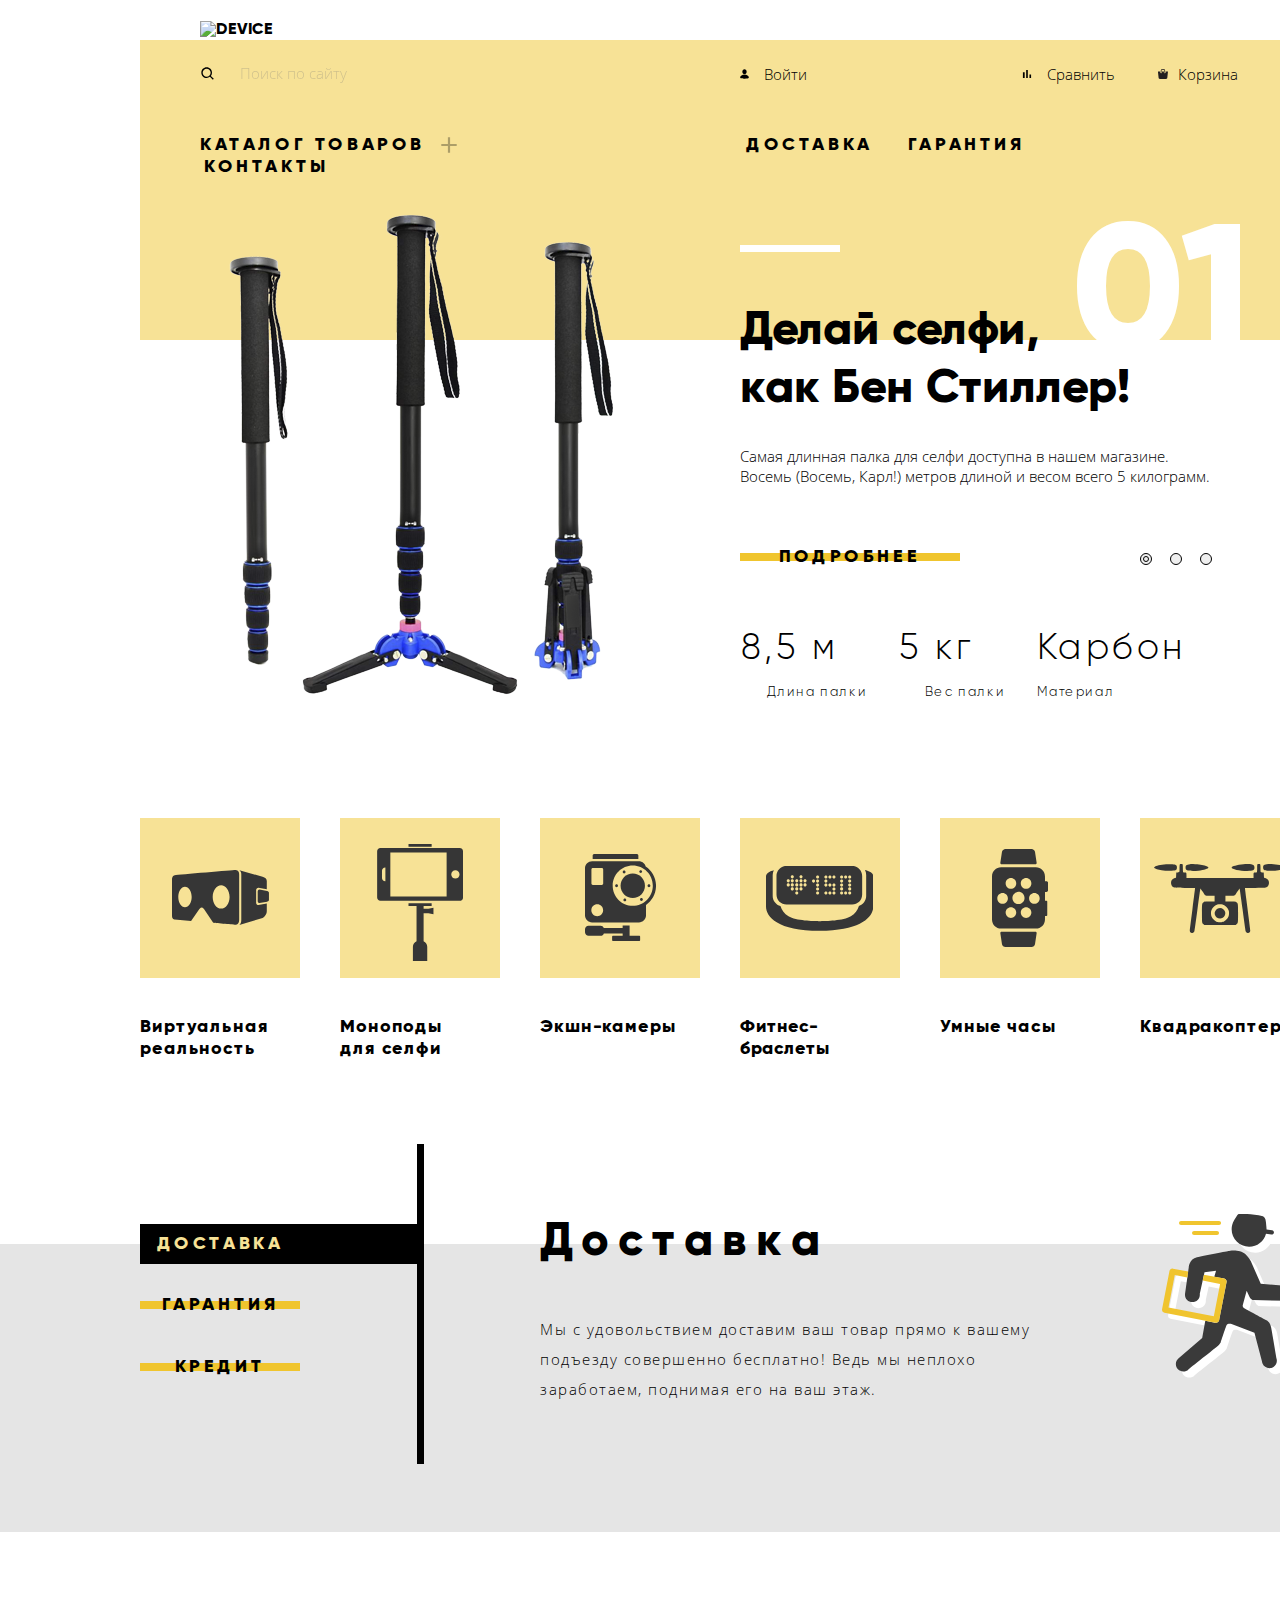
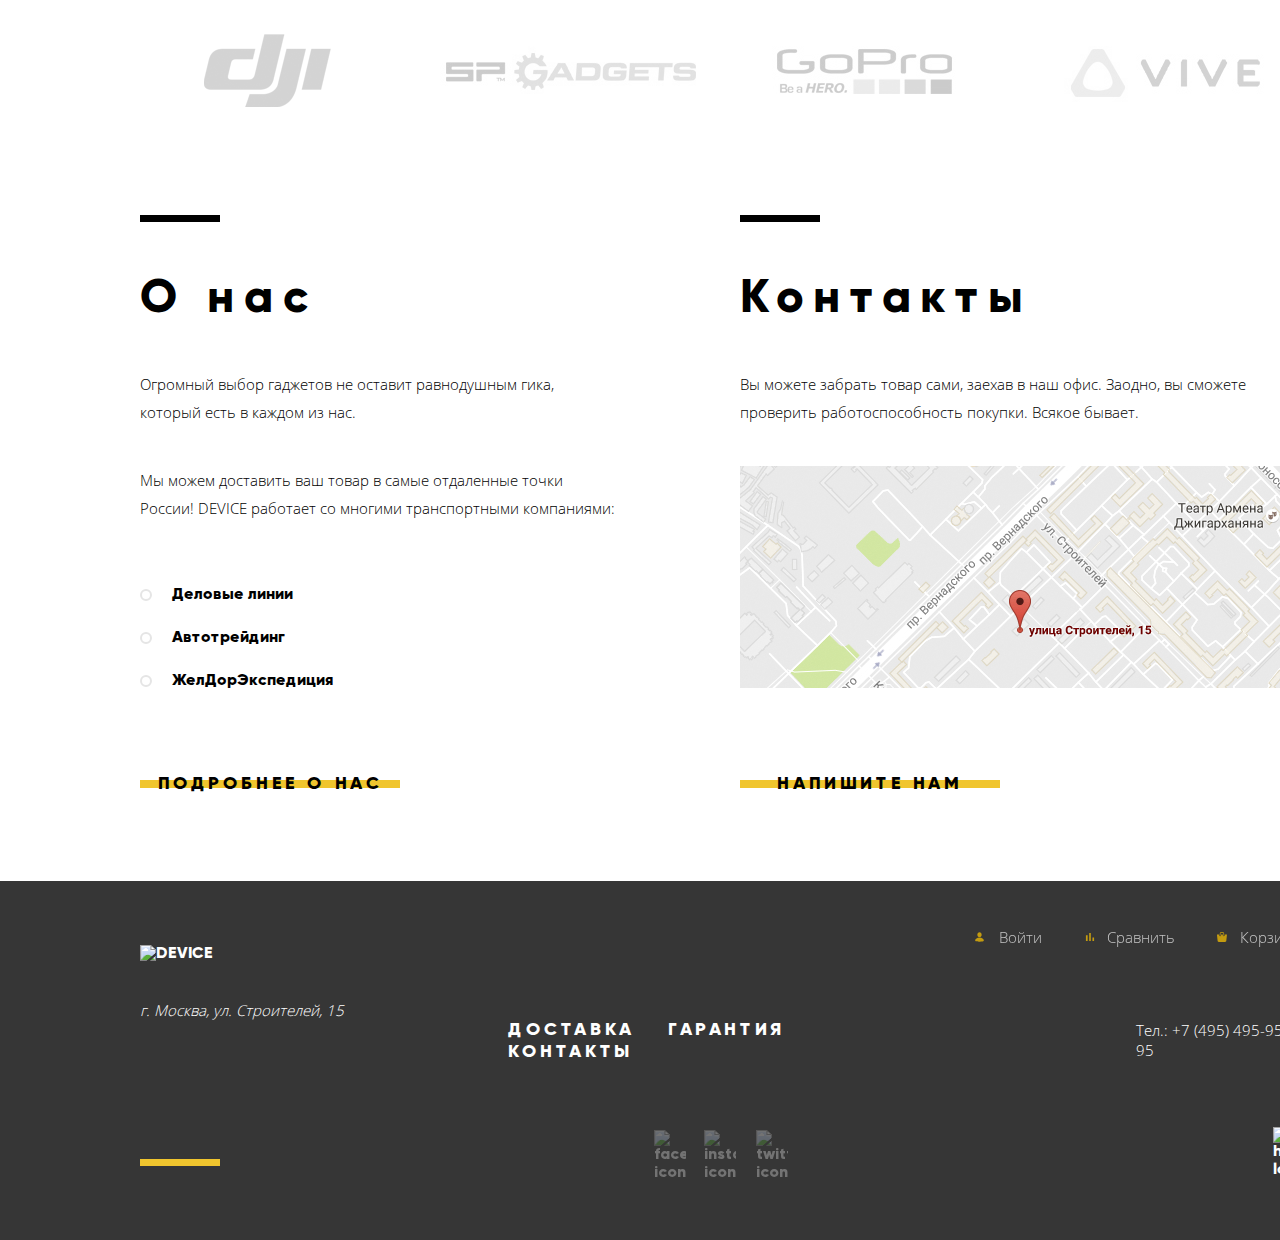
==== commit 3ce69b6d: "декор для главной страницы под пп" ====
--- a/index.html
+++ b/index.html
@@ -15,8 +15,9 @@
         <img src="img/logo-header.svg" width="163" height="35" alt="DEVICE" />
       </a>
       <div class="header-top">
-        <form>
-          <input type="search" placeholder="Поиск по сайту" name="search" />
+        <form class="search-form">
+          <input  type="search" class="search" placeholder="Поиск по сайту" name="search" />
+          <button type="submit" class="search-button">Найти</button>
         </form>
         <ul class="user-navigation">
           <li class="user-nav-item user-nav-login">
@@ -34,26 +35,32 @@
         <ul class="site-navigation">
           <li class="site-nav-item">
             <a href="catalog.html" class="nav-link catalog-link">Каталог товаров</a>
-            <ul class="category-menu-list">
-              <li class="category-menu-item  category-menu-first-column category-menu-first-row">
-                <a href="catalog.html" class="category-menu-links">Виртуальная реальность</a>
-              </li>
-              <li class="category-menu-item category-menu-first-column category-menu-second-row">
-                <a href="catalog.html" class="category-menu-links">Моноподы для селфи</a>
-              </li>
-              <li class="category-menu-item category-menu-first-column category-menu-third-row">
-                <a href="catalog.html" class="category-menu-links">Экшн-камеры</a>
-              </li>
-              <li class="category-menu-item category-menu-second-column category-menu-first-row">
-                <a href="catalog.html" class="category-menu-links">Фитнес-браслеты</a>
-              </li>
-              <li class="category-menu-item category-menu-second-column category-menu-second-row">
-                <a href="catalog.html" class="category-menu-links">Умные часы</a>
-              </li>
-              <li class="category-menu-item category-menu-third-column category-menu-first-row">
-                <a href="catalog.html" class="category-menu-links">Квадрокоптер</a>
-              </li>
-            </ul>
+            <div class="category-menu-list">
+              <ul class="category-menu">
+                <li class="category-menu-item">
+                  <a href="catalog.html" class="category-menu-link">Виртуальная реальность</a>
+                </li>
+                <li class="category-menu-item">
+                  <a href="catalog.html" class="category-menu-link">Моноподы для селфи</a>
+                </li>
+                <li class="category-menu-item">
+                  <a href="catalog.html" class="category-menu-link">Экшн-камеры</a>
+                </li>
+              </ul>
+              <ul class="category-menu">
+                <li class="category-menu-item ">
+                  <a href="catalog.html" class="category-menu-link">Фитнес-браслеты</a>
+                </li>
+                <li class="category-menu-item">
+                  <a href="catalog.html" class="category-menu-link">Умные часы</a>
+                </li>
+              </ul>
+              <ul class="category-menu">
+                <li class="category-menu-item">
+                  <a href="catalog.html" class="category-menu-link">Квадрокоптер</a>
+                </li>
+              </ul>
+            </div>
           </li>
           <li class="site-nav-item">
             <a href="#" class="nav-link">Доставка</a>
@@ -76,7 +83,7 @@
         <h2 class="visually-hidden">Самые популярные товары</h2>
         <div class="index-slider">
           <ul class="slider-list">
-            <li class="slider-item slide-current">
+            <li class="slider-item slide-current"> 
               <div class="slide-item-left">
                 <img src="img/slider-1-1.png" width="384" height="486" alt="Cелфи-палки" />
               </div>
@@ -89,20 +96,20 @@
                 </p>
                 <a href="#" class="button">Подробнее</a>
                 <table class="table-parameters">
+                  <tr class="table-header">
+                    <th class="table-header-item">Длина палки</th>
+                    <th class="table-header-item">Вес палки</th>
+                    <th class="table-header-item">Материал</th>
+                  </tr>
                   <tr class="table-cell">
                     <td class="table-cell-item">8,5 м</td>
                     <td class="table-cell-item">5 кг</td>
                     <td class="table-cell-item">Карбон</td>
                   </tr>
-                  <tr class="table-header">
-                    <th class="table-header-item">Длинна палки</th>
-                    <th class="table-header-item">Вес палки</th>
-                    <th class="table-header-item">Материал</th>
-                  </tr>
                 </table>
               </div>
             </li>
-            <li class="slider-item">
+            <li class="slider-item ">
               <div class="slide-item-left">
                 <img src="img/slider-2-1.png" width="345" height="485" alt="Фитнес-браслет" />
               </div>
@@ -119,7 +126,7 @@
                     <td class="table-cell-item">48 часов</td>
                   </tr>
                   <tr class="table-header">
-                    <th class="table-header-item">Без подзарядки</th>
+                    <td class="table-header-item">Без подзарядки</td>
                   </tr>
                 </table>
               </div>
@@ -142,22 +149,22 @@
                 <table class="table-parameters">
                   <tr class="table-cell">
                     <td class="table-cell-item">800 м</td>
-                    <td class="table-cell-item">500 м</td>
+                    <td class="table-cell-item">50 м</td>
                   </tr>
                   <tr class="table-header">
-                    <th class="table-header-item">Дальность полета</th>
-                    <th class="table-header-item">Радиус поражения</th>
+                    <td class="table-header-item">Дальность полета</td>
+                    <td class="table-header-item">Радиус поражения</td>
                   </tr>
                 </table>
               </div>
             </li>
           </ul>
           <div class="slider-controls">
-            <button class="current-button" type="button" aria-label="Первый слайд">
+            <button class="button current-button" type="button" aria-label="Первый слайд">
             </button>
-            <button type="button" aria-label="Второй слайд">
+            <button class="button" type="button" aria-label="Второй слайд">
             </button>
-            <button type="button" aria-label="Третий слайд">
+            <button class="button" type="button" aria-label="Третий слайд">
             </button>
           </div>
         </div>
@@ -166,40 +173,34 @@
         <h2 class="visually-hidden">Категории товаров</h2>
         <ul class="categories-list">
           <li class="categories-item"> <a href="catalog.html" class="categories-item-link">
-              <div class="category ">
-                <div class="vr"></div>
-              </div>
-              <p>Виртуальная реальность</p>
-            </a> </li>
-          <li class="categories-item"> <a href="catalog.html" class="categories-item-link">
-              <div class="category">
-                <div class="monopods-for-selfie"></div>
-              </div>
-              <p>Моноподы для селфи</p>
-            </a> </li>
-          <li class="categories-item"> <a href="catalog.html" class="categories-item-link">
-              <div class="category">
-                <div class="action-camera"></div>
-              </div>
-              <p>Экшн-камеры</p>
-            </a> </li>
-          <li class="categories-item"> <a href="catalog.html" class="categories-item-link">
-              <div class="category">
-                <div class="fitness-bracelets"></div>
-              </div>
-              <p>Фитнес-браслеты</p>
-            </a> </li>
-          <li class="categories-item"> <a href="catalog.html" class="categories-item-link">
-              <div class="category">
-                <div class="smart-watch"></div>
-              </div>
-              <p>Умные часы</p>
-            </a> </li>
-          <li class="categories-item"> <a href="catalog.html" class="categories-item-link">
-              <div class="category">
-                <div class="quadcopters"></div>
-              </div>
-              <p>Квадракоптеры</p>
+              <div class="category vr">
+              </div>
+              <h3 class="category-name">Виртуальная реальность</h3>
+            </a> </li>
+          <li class="categories-item"> <a href="catalog.html" class="categories-item-link">
+              <div class="category monopods-for-selfie">
+              </div>
+              <h3 class="category-name">Моноподы <br>для селфи</h3>
+            </a> </li>
+          <li class="categories-item"> <a href="catalog.html" class="categories-item-link">
+              <div class="category action-camera">
+              </div>
+              <h3 class="category-name">Экшн-камеры</h3>
+            </a> </li>
+          <li class="categories-item"> <a href="catalog.html" class="categories-item-link">
+              <div class="category fitness-bracelets">
+              </div>
+              <h3 class="category-name">Фитнес-браслеты</h3>
+            </a> </li>
+          <li class="categories-item"> <a href="catalog.html" class="categories-item-link">
+              <div class="category smart-watch">
+              </div>
+              <h3 class="category-name">Умные часы</h3>
+            </a> </li>
+          <li class="categories-item"> <a href="catalog.html" class="categories-item-link">
+              <div class="category quadcopters">
+              </div>
+              <h3 class="category-name">Квадракоптеры</h3>
             </a> </li>
         </ul>
       </section>
@@ -218,16 +219,15 @@
             <a href="#" class="button">Кредит</a>
           </li>
         </ul>
-        <div class="feature-slide slide-current">
+        <div class="feature-slide dilevery slide-current">
           <h3 class="feature-title title">Доставка</h3>
           <p class="feature-description">
             Мы с удовольствием доставим ваш товар прямо к вашему<br />
             подъезду совершенно бесплатно! Ведь мы неплохо<br />
             заработаем, поднимая его на ваш этаж.
           </p>
-          <div class="courier"></div>
         </div>
-        <div class="feature-slide">
+        <div class="feature-slide guarantee ">
           <h3 class="feature-title title">Гарантия</h3>
           <p class="feature-description">
             Если из-за возгорания купленного у нас товара у вас сгорит дом —
@@ -235,16 +235,14 @@
             не переживайте, мы выдадим вам новый. <br />
             Товар, не дом, конечно же.
           </p>
-          <div class="guarantee"></div>
         </div>
-        <div class="feature-slide">
+        <div class="feature-slide credit">
           <h3 class="feature-title title">Кредит</h3>
           <p class="feature-description">
             Залезть в долговую яму стало проще! Кредитные консультанты <br />
             подберут для вас наиболее выгодные <br />
             условия кредита. Выгодные для нашего банка, разумеется.
           </p>
-          <div class="credit"></div>
         </div>
       </div>
     </section>
@@ -253,17 +251,17 @@
         <h2 class="visually-hidden">Популярные бренды</h2>
         <ul class="brand-list">
           <li class="brand-item">
-            <a class="dji" href="#"><img src="img/logo-grey-1.png" width="260" height="100" alt="DJI" /></a>
+            <a href="#"><img src="img/logo-1.png" width="260" height="100" alt="DJI" /></a>
           </li>
           <li class="brand-item">
-            <a class="sp-gadgets" href="#"><img src="img/logo-grey-2.png" width="260" height="100"
+            <a href="#"><img src="img/logo-2.png" width="260" height="100"
                 alt="SP GADGETS" /></a>
           </li>
           <li class="brand-item">
-            <a class="gopro" href="#"><img src="img/logo-grey-3.png" width="260" height="100" alt="GoPro" /></a>
+            <a href="#"><img src="img/logo-3.png" width="260" height="100" alt="GoPro" /></a>
           </li>
           <li class="brand-item">
-            <a class="vive" href="#"><img src="img/logo-grey-4.png" width="260" height="100" alt="VIVE" /></a>
+            <a href="#"><img src="img/logo-4.png" width="260" height="100" alt="VIVE" /></a>
           </li>
         </ul>
       </section>
--- a/css/style.css
+++ b/css/style.css
@@ -57,7 +57,6 @@
   color: var(--basic-black);
 }
 
-
 .main ul {
   margin: 0;
   padding: 0;
@@ -80,12 +79,13 @@
 
 .category-menu-item {
   text-transform: none;
-}
-
-.category-menu-item {
   font-family: "Open Sans normal", Arial, sans-serif;
   font-size: 15px;
-  line-height: 20px;
+  line-height: 16px;
+}
+
+.category-menu-item:not(:last-child) {
+  margin-bottom: 20px;
 }
 
 .visually-hidden:not(:focus):not(:active),
@@ -120,16 +120,80 @@
   letter-spacing: 0.2em;
 }
 
+.table-parameters {
+  position: relative;
+  top: -12px;
+  right: 3px;
+}
+
 .table-cell {
   font-family: "Gilroy normal", Arial, sans-serif;
   font-size: 36px;
   line-height: 42px;
+  position: absolute;
+  margin-top: -1px;
 }
 
 .table-header {
+  position: absolute;
+  top: 61px;
+  left: 1px;
+  letter-spacing: 0.1em;
+}
+
+.table-cell-item {
+  margin: 0;
+  padding: 0;
+  letter-spacing: 0.1em;
+}
+
+.table-header-item {
   font-family: "Gilroy normal", Arial, sans-serif;
   font-size: 13px;
-  line-height: 15px;
+  line-height: 8px;
+  font-weight: normal;
+}
+
+
+
+.slider-item:nth-child(1) .table-cell-item {
+  min-width: 156px;
+}
+
+.slider-item:nth-child(1) .table-cell-item:nth-child(2) {
+  min-width: 136px;
+}
+
+.slider-item:nth-child(1) .table-header-item:first-child {
+  min-width: 153px;
+}
+
+.slider-item:nth-child(1) .table-header-item:nth-child(2) {
+  min-width: 135px;
+}
+
+.slider-item:nth-child(2) .table-cell-item:first-child {
+  min-width: 183px;
+}
+
+.slider-item:nth-child(2) .table-header-item:first-child {
+  min-width: 120px;
+}
+
+.slider-item:nth-child(3) .table-cell-item:first-child {
+  min-width: 194px;
+}
+
+.slider-item:nth-child(3) .table-cell-item:nth-child(2) {
+  min-width: 90px;
+}
+
+.slider-item:nth-child(3) .table-header-item:first-child {
+  min-width: 191px;
+}
+
+.slider-item:nth-child(3) .table-header-item:nth-child(2) {
+  min-width: 200px;
 }
 
 .categories-item {
@@ -146,18 +210,18 @@
 .feature-description {
   font-family: "Open Sans normal", Arial, sans-serif;
   font-size: 15px;
-  line-height: 28px;
+  line-height: 30px;
+  position: relative;
+  margin: 0;
+  padding: 0;
+  letter-spacing: 0.1em;
 }
 
 .about-us-description {
   font-family: "Open Sans normal", Arial, sans-serif;
   font-size: 15px;
   line-height: 28px;
-}
-
-.about-us-item {
-  font-size: 16px;
-  line-height: 28px;
+  margin: 0;
 }
 
 .contacts-description {
@@ -208,7 +272,7 @@
 .nav-link:active,
 .htmlacademy-logo img:active,
 .categories-list .button:active,
-.category-menu-links:active,
+.category-menu-link:active,
 .user-link:active,
 .categories-item-link:active p {
   opacity: 30%;
@@ -463,20 +527,25 @@
 
 .popular-products {
   margin: 0 auto;
-  width: 1160px;
+  width: 983px;
+  margin-top: -129px;
+  margin-bottom: 116px;
 }
 
 .slider-item {
-  display: grid;
-  grid-template-columns: 384px 500px;
-  gap: 127px;
+  display: none;
+  width: 1011px;
+  position: relative;
+}
+
+.slide-item-left {
+  width: 511px;
 }
 
 .categories {
   margin: 0 auto;
   width: 1160px;
-  margin-bottom: 164px;
-  margin-top: -33px;
+  margin-bottom: 184px;
 }
 
 .categories-list {
@@ -486,18 +555,16 @@
 }
 
 .feature-wrapper {
-  display: grid;
+  display: flex;
   width: 1160px;
   margin: 0 auto;
-  grid-template-columns: 284px 1fr;
-  gap: 100px;
-  margin-bottom: 90px;
+  padding-bottom: 102px;
 }
 
 .popular-brands {
   margin: 0 auto;
   width: 1160px;
-  margin-bottom: 90px;
+  padding: 90px 0;
 }
 
 .brand-list {
@@ -513,7 +580,8 @@
   margin: 0 auto;
   width: 1160px;
   grid-template-columns: 1fr 1fr;
-  margin-bottom: 95px;
+  column-gap: 40px;
+  margin-bottom: 77px;
 }
 
 .wrapper {
@@ -624,14 +692,83 @@
 .main-navigation {
   width: 1040px;
   margin: 0 auto;
-}
-
-input[type="search"] {
-  /* width: 144px;
+  position: relative;
+}
+
+.search-form {
+  position: relative;
+  width: 440px;
   margin-right: 100px;
-  padding-right: 296px; */
+  line-height: 30px;
+  display: flex;
+}
+
+.search {
+  position: relative;
+  width: 357px;
+  margin: 0;
+  padding: 8px 0 8px 40px;
+  line-height: 30px;
+  background-color: transparent;
+  border: none;
+  border-bottom: 2px solid transparent;
+  font-family: "Open Sans normal", Arial, sans-serif;
+  font-size: 15px;
+  opacity: 30%;
+}
+
+.search:hover {
+  opacity: 60%;
+}
+
+.search-button {
+  font-family: "Open Sans normal", Arial, sans-serif;
+  font-size: 15px;
+  padding: 8px 18px;
+  line-height: 30px;
+  letter-spacing: .01em;
+  text-transform: none;
+  color: #000;
+  background-color: transparent;
+  border: 2px solid #000;
+  visibility: hidden;
+  text-transform: uppercase;
+}
+
+.search:focus {
+  opacity: 100%;
+  border-bottom-color: #000;
+  outline: 0;
+}
+
+.search-form::before {
+  content: "";
+  position: absolute;
+  top: 0;
+  left: 0;
+  display: block;
+  width: 50px;
   height: 50px;
-  margin-bottom: 20px;
+  background-image: url("../img/icon_search.svg");
+  background-repeat: no-repeat;
+  background-position: 0 50%;
+}
+
+.search:focus+.search-button {
+  visibility: visible;
+}
+
+.search-button:focus,
+.search-button:hover {
+  color: #fff;
+  background-color: #000;
+  visibility: visible;
+}
+
+.search-button:active {
+  color: rgba(255, 255, 255, .3);
+  background-color: #000;
+  visibility: visible;
 }
 
 .header-top {
@@ -639,6 +776,8 @@
   margin: 0 auto;
   width: 1040px;
   justify-content: space-between;
+  margin-top: -9px;
+  margin-bottom: 35px;
 }
 
 .user-navigation {
@@ -650,6 +789,7 @@
   line-height: 20px;
   display: flex;
   flex-wrap: wrap;
+  padding-top: 15px;
 }
 
 .exit-link {
@@ -663,13 +803,13 @@
 }
 
 .footer-column-first {
-  width: 400px;
+  width: 375px;
 }
 
 .main-logo-footer {
   display: block;
   margin-top: 18px;
-  margin-bottom: 40px;
+  margin-bottom: 37px;
 }
 
 .footer-column-second {
@@ -679,7 +819,7 @@
 }
 
 .footer-features-item {
-  margin-right: auto;
+  margin-right: 33px;
 }
 
 .footer-features-item:nth-child(3n) {
@@ -696,8 +836,8 @@
 
 .social-icons-item {
   width: 32px;
-  flex: 32px 32px auto;
   margin-right: 20px;
+  margin-left: -2px;
 }
 
 .social-icons-item:nth-child(3n) {
@@ -708,7 +848,7 @@
   padding: 0;
   display: flex;
   flex-wrap: wrap;
-  margin: 97px auto 67px;
+  margin: 92px auto 67px;
 }
 
 .footer-column-third {
@@ -724,7 +864,7 @@
   flex-wrap: wrap;
   margin-left: 35px;
   margin-top: 0;
-  margin-bottom: 77px;
+  margin-bottom: 73px;
 }
 
 .number {
@@ -764,7 +904,7 @@
 }
 
 .site-nav-item:first-child {
-  margin-right: 283px;
+  margin-right: 289px;
 }
 
 .category-menu-list {
@@ -772,52 +912,25 @@
   z-index: 2;
   width: 1100px;
   background-color: var(--special-yellow);
-  padding-top: 30px;
-  padding-bottom: 52px;
-  padding-left: 0;
-  grid-template-columns: 179px 125px 104px;
-  grid-template-rows: 16px 16px 16px;
-  column-gap: 61px;
-  row-gap: 20px;
+  padding: 30px 0 43px 60px;
+  left: -60px;
+  display: flex;
+  flex-wrap: wrap;
   letter-spacing: 0;
   display: none;
-  margin-left: -60px;
-  padding-left: 60px;
-}
-
-.category-menu-first-column {
-  display: grid;
-  grid-column: 1/2;
-}
-
-.category-menu-first-row {
-  display: grid;
-  grid-row: 1/2;
-}
-
-.category-menu-second-column {
-  display: grid;
-  grid-column: 2/3;
-}
-
-.category-menu-second-row {
-  display: grid;
-  grid-row: 2/3;
-}
-
-.category-menu-third-column {
-  display: grid;
-  grid-column: 3/4;
-}
-
-.category-menu-third-row {
-  display: grid;
-  grid-row: 3/4;
-}
-
-
-.site-nav-item:first-child:hover>ul {
-  display: grid;
+}
+
+.category-menu {
+  margin: 0;
+  padding: 0;
+}
+
+.category-menu:not(:last-child) {
+  margin-right: 61px;
+}
+
+.site-nav-item:first-child:hover>div {
+  display: flex;
 }
 
 .site-nav-item:nth-child(2) {
@@ -828,9 +941,13 @@
   margin-right: 103px;
 }
 
+.site-nav-item:nth-child(4) {
+  position: relative;
+  left: 4px;
+}
+
 .user-nav-cart {
-  margin-left: 41px;
-  padding-right: 3px;
+  margin-left: 42.7px;
 }
 
 .user-nav-exit {
@@ -839,64 +956,45 @@
 }
 
 .user-nav-login {
-  margin-right: 214px;
+  margin-right: 215px;
 }
 
 .login-link {
   position: relative;
   padding-left: 24px;
-}
-
-.login-link::before {
-  content: "";
-  position: absolute;
-  width: 13px;
-  height: 14px;
   background-image: url("../img/login.svg");
   background-repeat: no-repeat;
-  background-position: 0 0;
-  top: 6px;
-  left: 0;
+  background-position: 0 50%;
 }
 
 .compare-link {
   position: relative;
   padding-left: 25px;
-}
-
-.compare-link::before {
-  content: "";
-  position: absolute;
-  width: 14px;
-  height: 14px;
   background-image: url("../img/compare.svg");
   background-repeat: no-repeat;
-  background-position: 0 0;
-  top: 6.67px;
-  left: 0;
+  background-position: 0 50%;
 }
 
 .basket-link {
   position: relative;
   padding-left: 20px;
-}
-
-.basket-link::before {
-  content: "";
-  position: absolute;
-  width: 10px;
-  height: 10px;
   background-image: url("../img/card.svg");
   background-repeat: no-repeat;
-  background-position: 0 0;
-  top: 6px;
-  left: 0;
+  background-position: 0 50%;
+}
+
+.slider-item:nth-child(2) .slide-item-left {
+  position: relative;
+  top: 26px;
+  left: 25px;
+  padding-bottom: 3px;
 }
 
 .slider-item:nth-child(3) .slide-item-left {
   position: relative;
-  top: 95px;
-  right: 30px;
+  top: 86px;
+  right: 56px;
+  padding-bottom: 162px;
 }
 
 .slide-item-right {
@@ -907,18 +1005,10 @@
 .main-logo {
   position: relative;
   top: -19px;
-  margin-bottom: 9px;
-  margin-left: 60px;
-}
-
-.slider-item {
-  width: 1011px;
-  margin-left: 89px;
-  position: relative;
-  top: -129px;
-}
-
-.slide-number-item {
+  right: -60px;
+}
+
+.slider-item:not(:first-child) .slide-number-item {
   font-size: 179px;
   line-height: 213px;
   text-transform: uppercase;
@@ -930,28 +1020,27 @@
   padding: 0;
 }
 
+.slider-item:first-child .slide-number-item {
+  font-size: 179px;
+  line-height: 213px;
+  text-transform: uppercase;
+  color: var(--basic-white);
+  position: absolute;
+  top: -17px;
+  right: -13px;
+  margin: 0;
+  padding: 0;
+}
+
 .product-title {
   margin-top: 91.5px;
-  margin-bottom: 30px;
+  margin-bottom: 27px;
   position: relative;
   z-index: 1;
 }
 
 .product-description {
-  margin-bottom: 60px;
-}
-
-.table-cell {
-  padding-bottom: 15px;
-  padding-right: 65px;
-}
-
-.table-cell-item {
-  padding-right: 65px;
-}
-
-.table-header-item {
-  padding-right: 65px;
+  margin-bottom: 51px;
 }
 
 .category:active>div {
@@ -1030,73 +1119,49 @@
   top: 46px;
 }
 
+
+.vr:active::before,
+.monopods-for-selfie:active::before,
+.action-camera:active::before,
+.fitness-bracelets:active::before,
+.fitness-bracelets:active::before,
+.smart-watch:active::before,
+.quadcopters:active::before {
+  opacity: 30%;
+}
+
 .footer-login-link {
   position: relative;
   padding-left: 24px;
-}
-
-.footer-login-link::before {
-  content: "";
-  position: absolute;
-  width: 13px;
-  height: 14px;
   background-image: url("../img/footer-login.svg");
   background-repeat: no-repeat;
-  background-position: 0 0;
-  top: 6px;
-  left: 0;
+  background-position: 0 50%;
 }
 
 .footer-compare-link {
   position: relative;
-  padding-left: 25px;
-}
-
-.footer-compare-link::before {
-  content: "";
-  position: absolute;
-  width: 14px;
-  height: 14px;
+  padding-left: 22px;
   background-image: url("../img/footer-compare.svg");
   background-repeat: no-repeat;
-  background-position: 0 0;
-  top: 6.67px;
-  left: 0;
+  background-position: 0 50%;
 }
 
 .footer-basket-link {
   position: relative;
-  padding-left: 20px;
-}
-
-.footer-basket-link::before {
-  content: "";
-  position: absolute;
-  width: 10px;
-  height: 10px;
+  padding-left: 23px;
   background-image: url("../img/footer-card.svg");
   background-repeat: no-repeat;
-  background-position: 0 0;
-  top: 6px;
-  left: 0;
-}
+  background-position: 0 50%;
+}
+
 
 .authorized-login-link {
   position: relative;
   padding-left: 24px;
   right: 144px;
-}
-
-.authorized-login-link::before {
-  content: "";
-  position: absolute;
-  width: 13px;
-  height: 14px;
   background-image: url("../img/footer-login.svg");
   background-repeat: no-repeat;
-  background-position: 0 0;
-  top: 6px;
-  left: 0;
+  background-position: 0 50%;
 }
 
 .authorized-exit-link {
@@ -1109,18 +1174,9 @@
   padding-left: 25px;
   right: 127px;
   margin: 0;
-}
-
-.authorized-compare-link::before {
-  content: "";
-  position: absolute;
-  width: 14px;
-  height: 14px;
   background-image: url("../img/footer-compare.svg");
   background-repeat: no-repeat;
-  background-position: 0 0;
-  top: 6.67px;
-  left: 0;
+  background-position: 0 50%;
 }
 
 .authorized-basket-link {
@@ -1128,145 +1184,60 @@
   padding-left: 20px;
   bottom: 20px;
   left: 247px;
-}
-
-.authorized-basket-link::before {
-  content: "";
-  position: absolute;
-  width: 10px;
-  height: 10px;
   background-image: url("../img/footer-card.svg");
   background-repeat: no-repeat;
-  background-position: 0 0;
-  top: 6px;
-  left: 0;
+  background-position: 0 50%;
 }
 
 .catalog-link {
   position: relative;
-  padding-right: 38px;
-}
-
-.catalog-link::before {
-  content: "";
-  position: absolute;
-  width: 22px;
-  height: 22px;
+  padding-right: 32px;
   background-image: url("../img/plus.svg");
   background-repeat: no-repeat;
-  background-position: 0 0;
-  top: 3.5px;
-  right: 0;
-}
-
-.dji:hover {
-  content: "";
-  position: absolute;
-  width: 260px;
-  height: 100px;
-  background-image: url("../img/logo-1.png");
-  background-repeat: no-repeat;
-  background-position: 0 0;
-}
-
-.sp-gadgets:hover {
-  content: "";
-  position: absolute;
-  width: 260px;
-  height: 100px;
-  background-image: url("../img/logo-2.png");
-  background-repeat: no-repeat;
-  background-position: 0 0;
-}
-
-.gopro:hover {
-  content: "";
-  position: absolute;
-  width: 260px;
-  height: 100px;
-  background-image: url("../img/logo-3.png");
-  background-repeat: no-repeat;
-  background-position: 0 0;
-}
-
-.vive:hover {
-  content: "";
-  position: absolute;
-  width: 260px;
-  height: 100px;
-  background-image: url("../img/logo-4.png");
-  background-repeat: no-repeat;
-  background-position: 0 0;
-}
-
-.courier {
-  content: "";
-  position: absolute;
-  width: 136px;
-  height: 164px;
-  background-image: url("../img/delivery.svg");
-  background-repeat: no-repeat;
-  background-position: 0 0;
-  top: -29px;
-  right: 2px;
-}
-
-.guarantee {
-  content: "";
-  position: absolute;
-  width: 171px;
-  height: 195px;
-  background-image: url("../img/guarantee.svg");
-  background-repeat: no-repeat;
-  background-position: 0 0;
-  top: -47px;
-  right: -15px;
-}
-
-.credit {
-  content: "";
-  position: absolute;
-  width: 156px;
-  height: 188px;
-  background-image: url("../img/credit.svg");
-  background-repeat: no-repeat;
-  background-position: 0 0;
-  top: -52px;
-  right: 8px;
+  background-position: 100% 50%;
+}
+
+.brand-item {
+  filter: grayscale(100%);
+  opacity: 20%;
+}
+
+.brand-item:hover {
+  filter: grayscale(0);
+  opacity: 100%;
 }
 
 .feature-title {
   position: relative;
-  top: -77px;
-}
-
-.feature-description {
-  position: relative;
-  top: -83px;
-  margin: 0;
-  padding: 0;
+  margin: 0;
+  top: -30px;
+  letter-spacing: 0.2em;
+  margin-bottom: 12px;
 }
 
 .info-wrapper .title {
-  margin: 40px 0;
-}
-
-.about-us-description:not(:last-child) {
+  margin: 53px 0 41px;
+  letter-spacing: 0.2em;
+}
+
+.about-us-description {
   margin-bottom: 40px;
 }
 
-.about-us-description:last-child {
-  margin-bottom: 60px;
-}
-
-.about-us-list {
-  position: relative;
+.about-us .about-us-list {
+  position: relative;
+  padding-top: 19px;
 }
 
 .about-us-item {
   position: relative;
-  margin-bottom: 20px;
   padding-left: 32px;
+  font-size: 16px;
+  line-height: 28px;
+}
+
+.about-us-item:not(:last-child) {
+  margin-bottom: 15px;
 }
 
 .about-us-item::before {
@@ -1280,42 +1251,37 @@
   left: 0;
 }
 
-.about-us .button,
-.contacts .button {
-  position: relative;
-  display: block;
-  margin-top: 84px;
-  width: 260px;
-  text-align: center;
-}
-
-.about-us .button::before,
-.contacts .button::before {
-  content: "";
-  position: absolute;
-  top: 7px;
-  right: 0;
-  width: 260px;
+.slide-item-right .button::before {
+  position: absolute;
+  left: 0;
+  z-index: -1;
+  width: 100%;
+  background-color: var(--special-yellow-dark);
+  top: 50%;
+  content: "";
+  transform: translateY(-50%);
   height: 8px;
-  z-index: -1;
-  border-right: 260px solid var(--special-yellow-dark);
-}
-
-.about-us .button:hover::after,
-.contacts .button:hover::after {
-  content: "";
-  position: absolute;
-  top: -9px;
-  right: 0;
-  width: 260px;
-  height: 40px;
-  z-index: -1;
-  border-right: 260px solid var(--special-yellow-dark);
-}
-
-.about-us .button:active,
-.contacts .button:active {
-  color: rgba(0, 0, 0, 0.3);
+  transition: height .22s;
+  transition-property: height;
+  transition-duration: 0.22s;
+  transition-timing-function: ease;
+  transition-delay: 0s;
+}
+
+.slide-item-right .button:hover::before {
+  transform: translateY(-50%);
+  height: 100%;
+  transition: height .22s;
+  transition-property: height;
+  transition-duration: 0.22s;
+  transition-timing-function: ease;
+  transition-delay: 0s;
+}
+
+.slide-item-right .button:active {
+  color: rgba(0, 0, 0, .3);
+  background-image: none;
+  background-color: var(--special-yellow-dark);
 }
 
 .contacts-description {
@@ -1339,61 +1305,82 @@
 .about-us-title::before {
   content: "";
   position: absolute;
-  top: 0;
-  left: -80px;
+  top: -3px;
   width: 80px;
   height: 7px;
-  border-right: 80px solid var(--basic-black);
+  background-color: var(--basic-black);
 }
 
 .contacts-title::before {
   content: "";
   position: absolute;
-  top: 0;
-  left: -80px;
+  top: -3px;
   width: 80px;
   height: 7px;
-  border-right: 80px solid var(--basic-black);
-}
-
-.slide-item-right .button {
-  position: relative;
-  display: inline-block;
-  margin-top: 84px;
+  background-color: var(--basic-black);
+}
+
+.slide-item-right .button,
+.about-us .button,
+.contacts .button {
+  position: relative;
+  display: block;
+  padding: 9px 0;
   width: 220px;
   text-align: center;
   margin: 0;
   margin-bottom: 60px;
 }
 
-.slide-item-right .button::before {
-  content: "";
-  position: absolute;
-  top: 7px;
-  right: 0;
-  width: 220px;
+.slide-item-right .button::before,
+.about-us .button::before,
+.contacts .button::before {
+  position: absolute;
+  left: 0;
+  z-index: -1;
+  width: 100%;
+  background-color: var(--special-yellow-dark);
+  top: 50%;
+  content: "";
+  transform: translateY(-50%);
   height: 8px;
-  z-index: -1;
-  border-right: 220px solid var(--special-yellow-dark);
-}
-
-.slide-item-right .button:hover::after {
-  content: "";
-  position: absolute;
-  top: -9px;
-  right: 0;
-  width: 220px;
-  height: 40px;
-  z-index: -1;
-  border-right: 220px solid var(--special-yellow-dark);
-}
-
-.slide-item-right .button:active {
-  color: rgba(0, 0, 0, 0.3);
-}
-
-.slider-item {
-  display: none;
+  transition: height .22s;
+  transition-property: height;
+  transition-duration: 0.22s;
+  transition-timing-function: ease;
+  transition-delay: 0s;
+}
+
+.slide-item-right .button:hover::before,
+.about-us .button:hover::before,
+.contacts .button:hover::before {
+  transform: translateY(-50%);
+  height: 100%;
+  transition: height .22s;
+  transition-property: height;
+  transition-duration: 0.22s;
+  transition-timing-function: ease;
+  transition-delay: 0s;
+}
+
+.slide-item-right .button:active,
+.about-us .button:active,
+.contacts .button:active {
+  color: rgba(0, 0, 0, .3);
+  background-image: none;
+  background-color: var(--special-yellow-dark);
+}
+
+.about-us .button {
+  margin-top: 69px;
+  width: 260px;
+  margin-bottom: 0;
+}
+
+.contacts .button {
+  margin-top: 77px;
+  width: 260px;
+  margin-bottom: 0;
 }
 
 .index-slider {
@@ -1402,29 +1389,35 @@
 
 .slider-controls {
   position: absolute;
-  top: 214px;
-  right: 88px;
+  top: 342px;
+  right: 0px;
   z-index: 20;
   display: flex;
   width: 72px;
   justify-content: space-between;
 }
 
-.slider-controls button {
+.slider-controls .button {
+  position: relative;
+  box-sizing: border-box;
+  padding: 0;
   width: 12px;
   height: 12px;
-  background-image: url("../img/slider-button-empty.svg");
-  background-repeat: no-repeat;
-  border: none;
+  border: 1px var(--basic-black) solid;
+  border-radius: 50%;
   cursor: pointer;
 }
 
-.slider-controls .current-button {
-  width: 12px;
-  height: 12px;
-  background-image: url("../img/slider-button.svg");
-  background-repeat: no-repeat;
-  cursor: pointer;
+.slider-controls .current-button::before {
+  position: absolute;
+  content: "";
+  top: 2px;
+  left: 2px;
+  width: 4px;
+  height: 4px;
+  border: 1px var(--basic-black) solid;
+  border-radius: 50%;
+  outline: none;
 }
 
 .page-footer .container {
@@ -1434,40 +1427,82 @@
 .footer-column-first::before {
   position: absolute;
   content: "";
-  bottom: 72px;
-  left: -80px;
+  bottom: 74px;
   width: 80px;
   height: 7px;
-  border-right: 80px solid var(--special-yellow-dark);
+  background-color: var(--special-yellow-dark);
+}
+
+.feature-wrapper .features-list {
+  position: relative;
+  display: flex;
+  min-width: 284px;
+  margin: 0;
+  flex-direction: column;
+  padding: 0;
+  bottom: 32px;
 }
 
 .feature-slide {
+  display: flex;
+  flex-direction: column;
+  margin-left: 116px;
+
+}
+
+.dilevery .feature-description::after {
+  content: "";
+  position: absolute;
+  width: 136px;
+  height: 164px;
+  background-image: url("../img/delivery.svg");
+  background-repeat: no-repeat;
+  background-position: 0 0;
+  top: -100px;
+  right: -268px;
+}
+
+.guarantee .feature-description::after {
+  content: "";
+  position: absolute;
+  width: 171px;
+  height: 195px;
+  background-image: url("../img/guarantee.svg");
+  background-repeat: no-repeat;
+  background-position: 0 0;
+  top: -116px;
+  right: -310px;
+}
+
+.credit .feature-description::after {
+  content: "";
+  position: absolute;
+  width: 156px;
+  height: 188px;
+  background-image: url("../img/credit.svg");
+  background-repeat: no-repeat;
+  background-position: 0 0;
+  top: -116px;
+  right: -311px;
+}
+
+.features-item:first-child {
+  position: relative;
+  top: 1px;
+}
+
+.feature-slide {
   position: relative;
   display: none;
 }
 
-.slide-current {
-  display: grid;
-}
-
-.feature-wrapper .features-list {
-  position: relative;
-  display: flex;
-  min-width: 277px;
-  margin: 0;
-  flex-direction: column;
-  justify-content: center;
-  padding: 0;
-  padding-bottom: 96px;
-  bottom: 32px;
-}
-
 .feature-wrapper .features-list::after {
   position: absolute;
   content: "";
-  border-right: 7px solid var(--basic-black);
   height: 320px;
-  bottom: 36px;
+  width: 7px;
+  background-color: var(--basic-black);
+  bottom: -66px;
   right: 0;
 }
 
@@ -1479,7 +1514,7 @@
 
 .features-list li {
   width: 100%;
-  margin: 12px 0;
+  margin: 11px 0;
   padding: 0;
   text-align: center;
 }
@@ -1526,6 +1561,37 @@
   left: 0;
   z-index: -1;
   width: 100%;
-  height: 40px;
   background-color: var(--special-yellow-dark);
-}
+  transform: translateY(-50%);
+  height: 100%;
+  transition: height .22s;
+  transition-property: height;
+  transition-duration: 0.22s;
+  transition-timing-function: ease;
+  transition-delay: 0s;
+}
+
+.slide-current {
+  display: flex;
+}
+
+.slide-item-right::before {
+  content: "";
+  position: absolute;
+  top: 34px;
+  width: 100px;
+  height: 7px;
+  background-color: var(--basic-white);
+}
+
+.category-name {
+  font-family: "Gilroy bold";
+  font-size: 18px;
+  line-height: 22px;
+  margin: 0;
+  padding: 0;
+}
+
+.categories-item:not(:nth-child(4)) .category-name {
+  letter-spacing: 0.05em;
+}
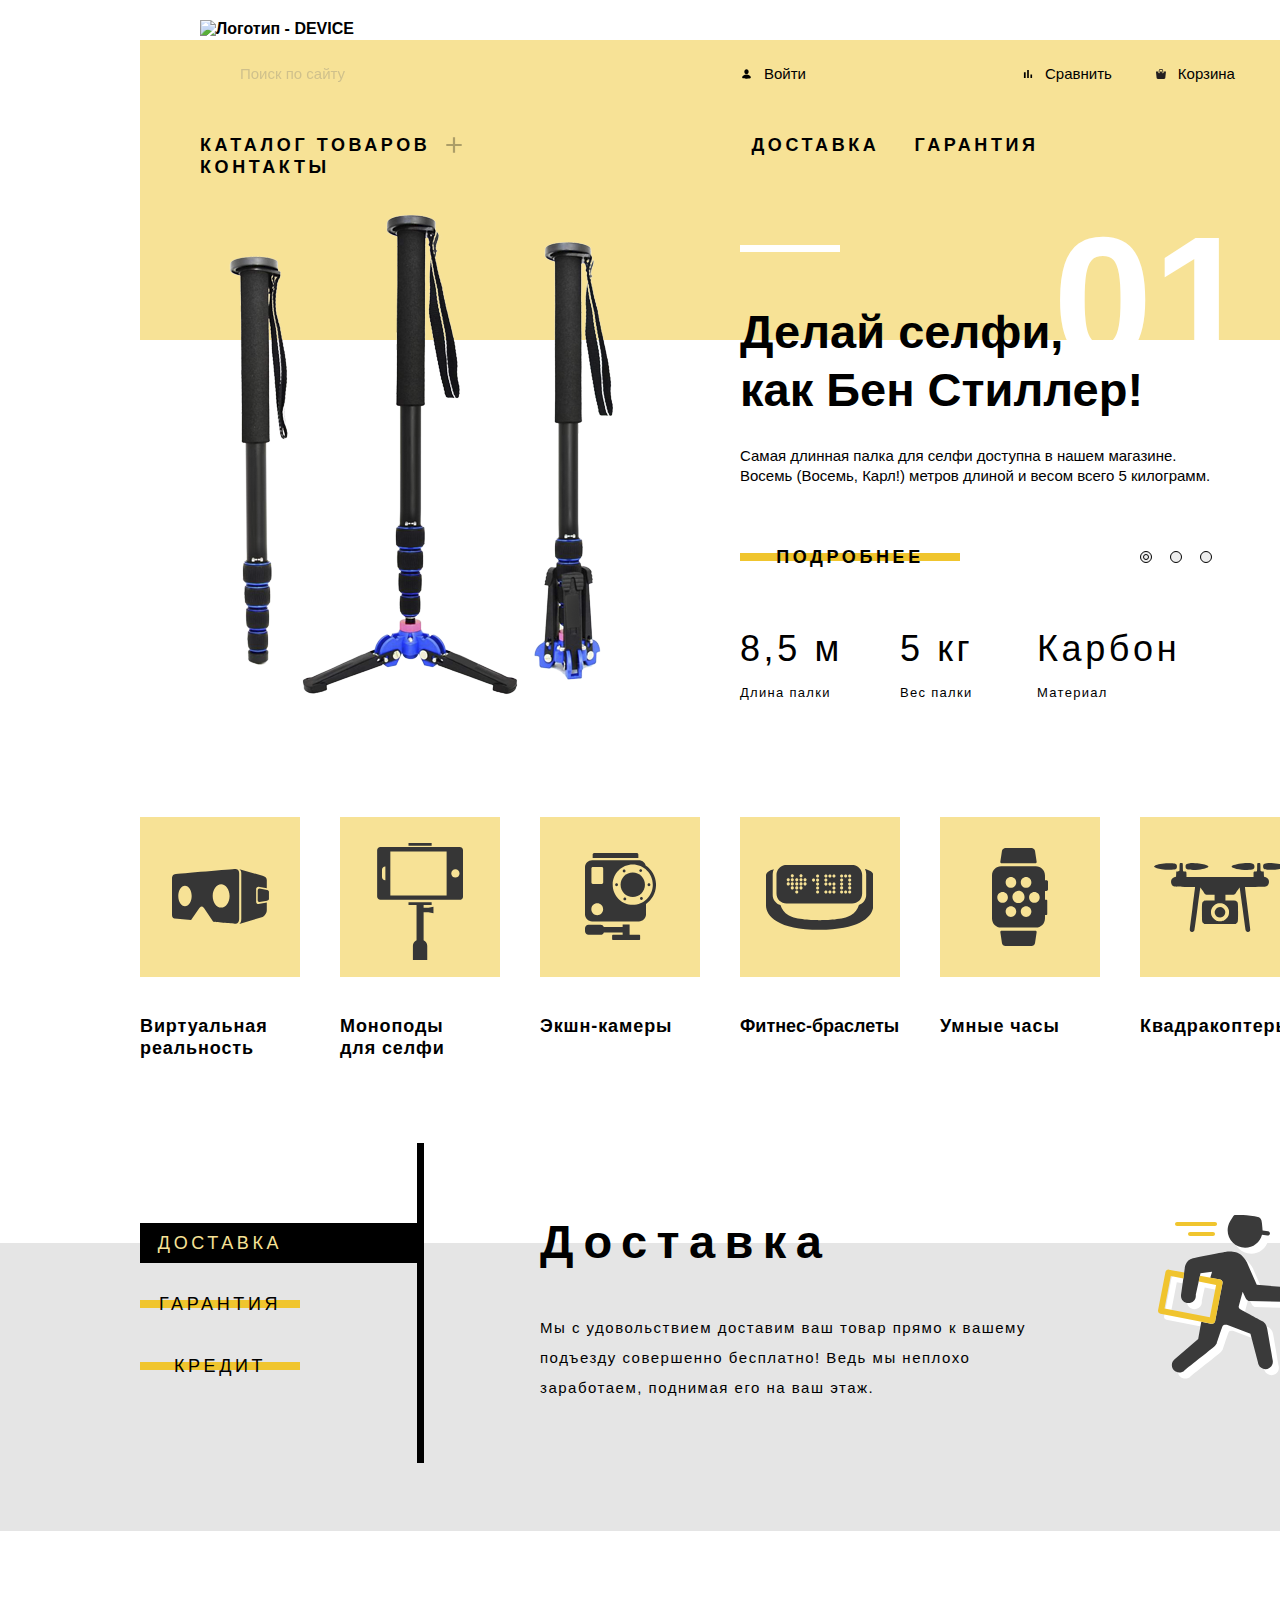
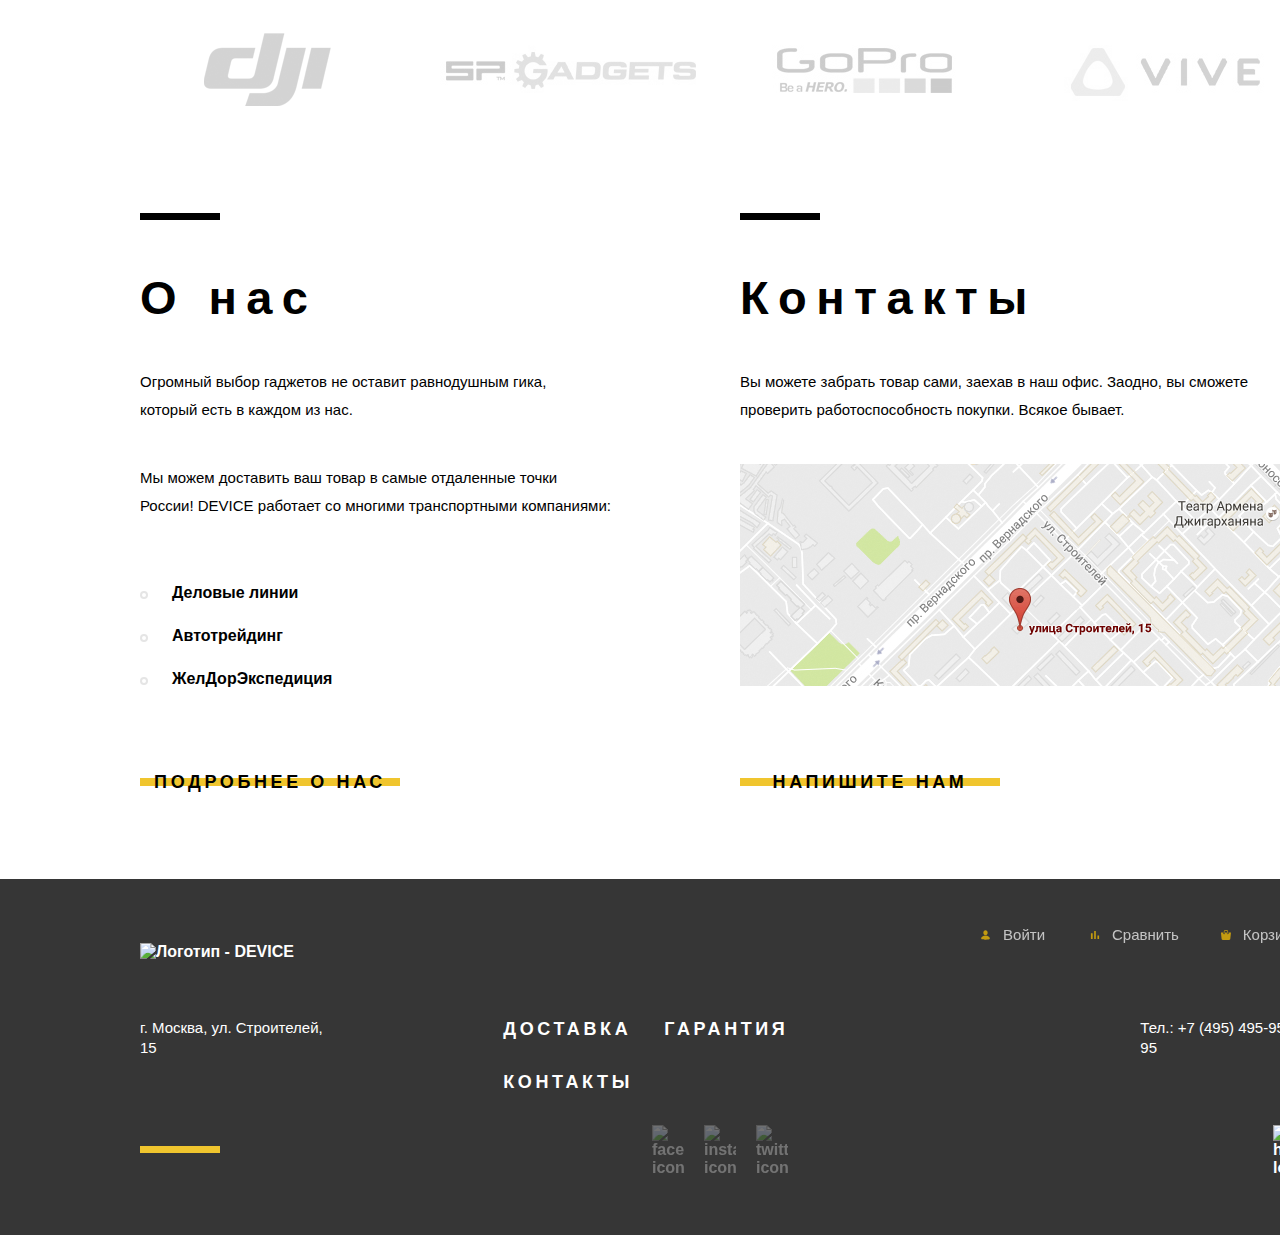
==== commit 69f143ff: "доступность для главной страницы" ====
--- a/index.html
+++ b/index.html
@@ -2,21 +2,21 @@
 <html lang="ru" class="page">
 
 <head>
-  <meta charset="utf-8" />
+  <meta charset="utf-8">
   <title>HTML Academy: Девайс</title>
-  <link href="css/normilize.css" rel="stylesheet" />
-  <link href="css/style.css" rel="stylesheet" />
+  <link href="css/normilize.css" rel="stylesheet">
+  <link href="css/style.css" rel="stylesheet">
 </head>
 
 <body class="page-body">
   <header class="header main-header">
     <div class="container">
       <a class="main-logo" href="index.html">
-        <img src="img/logo-header.svg" width="163" height="35" alt="DEVICE" />
+        <img src="img/logo-header.svg" width="163" height="35" alt="Логотип - DEVICE">
       </a>
       <div class="header-top">
-        <form class="search-form">
-          <input  type="search" class="search" placeholder="Поиск по сайту" name="search" />
+        <form class="search-form" action="https://echo.htmlacademy.ru" method="post" target="_blank">
+          <input type="search" class="search" placeholder="Поиск по сайту" name="search" aria-label="Поиск по сайту">
           <button type="submit" class="search-button">Найти</button>
         </form>
         <ul class="user-navigation">
@@ -83,78 +83,84 @@
         <h2 class="visually-hidden">Самые популярные товары</h2>
         <div class="index-slider">
           <ul class="slider-list">
-            <li class="slider-item slide-current"> 
+            <li class="slider-item slide-current">
               <div class="slide-item-left">
-                <img src="img/slider-1-1.png" width="384" height="486" alt="Cелфи-палки" />
+                <img class="monopode-selfie" src="img/slider-1-1.png" width="384" height="486" alt="Cелфи-палки">
               </div>
               <div class="slide-item-right">
                 <p class="slide-number-item">01</p>
                 <p class="product-title title">Делай селфи,<br> как Бен Стиллер!</p>
                 <p class="product-description">
-                  Самая длинная палка для селфи доступна в нашем магазине.<br />
+                  Самая длинная палка для селфи доступна в нашем магазине.<br>
                   Восемь (Восемь, Карл!) метров длиной и весом всего 5 килограмм.
                 </p>
                 <a href="#" class="button">Подробнее</a>
                 <table class="table-parameters">
-                  <tr class="table-header">
-                    <th class="table-header-item">Длина палки</th>
-                    <th class="table-header-item">Вес палки</th>
-                    <th class="table-header-item">Материал</th>
-                  </tr>
-                  <tr class="table-cell">
-                    <td class="table-cell-item">8,5 м</td>
-                    <td class="table-cell-item">5 кг</td>
-                    <td class="table-cell-item">Карбон</td>
-                  </tr>
+                  <tbody class="table">
+                    <tr class="table-header">
+                      <th class="table-header-item">Длина палки</th>
+                      <th class="table-header-item">Вес палки</th>
+                      <th class="table-header-item">Материал</th>
+                    </tr>
+                    <tr class="table-cell">
+                      <td class="table-cell-item">8,5 м</td>
+                      <td class="table-cell-item">5 кг</td>
+                      <td class="table-cell-item">Карбон</td>
+                    </tr>
+                  </tbody>
                 </table>
               </div>
             </li>
-            <li class="slider-item ">
+            <li class="slider-item">
               <div class="slide-item-left">
-                <img src="img/slider-2-1.png" width="345" height="485" alt="Фитнес-браслет" />
+                <img class="fitness-bracelet" src="img/slider-2-1.png" width="345" height="485" alt="Фитнес-браслет">
               </div>
               <div class="slide-item-right">
                 <p class="slide-number-item">02</p>
                 <p class="product-title title">Худеем<br>правильно!</p>
                 <p class="product-description">
-                  Мотивирующие фитнес-браслеты помогут найти в себе силы<br />
+                  Мотивирующие фитнес-браслеты помогут найти в себе силы<br>
                   не пропускать занятия и соблюдать диету.
                 </p>
                 <a href="#" class="button">Подробнее</a>
                 <table class="table-parameters">
-                  <tr class="table-cell">
-                    <td class="table-cell-item">48 часов</td>
-                  </tr>
-                  <tr class="table-header">
-                    <td class="table-header-item">Без подзарядки</td>
-                  </tr>
+                  <tbody class="table">
+                    <tr class="table-header">
+                      <th class="table-header-item">Без подзарядки</th>
+                    </tr>
+                    <tr class="table-cell">
+                      <td class="table-cell-item">48 часов</td>
+                    </tr>
+                  </tbody>
                 </table>
               </div>
             </li>
             <li class="slider-item">
               <div class="slide-item-left">
-                <img src="img/slider-3-1.png" width="526" height="334" alt="Квадракоптер" />
+                <img class="quadcopter" src="img/slider-3-1.png" width="526" height="334" alt="Квадракоптер">
               </div>
               <div class="slide-item-right">
                 <p class="slide-number-item">03</p>
                 <p class="product-title title">
-                  Порхает как бабочка,<br />
+                  Порхает как бабочка,<br>
                   жалит как пчела!
                 </p>
                 <p class="product-description">
-                  Этот обычный, на первый взгляд, квадрокоптер оснащен<br />
+                  Этот обычный, на первый взгляд, квадрокоптер оснащен<br>
                   мощным лазером, замаскированным под стандартную камеру.
                 </p>
                 <a href="#" class="button">Подробнее</a>
                 <table class="table-parameters">
-                  <tr class="table-cell">
-                    <td class="table-cell-item">800 м</td>
-                    <td class="table-cell-item">50 м</td>
-                  </tr>
-                  <tr class="table-header">
-                    <td class="table-header-item">Дальность полета</td>
-                    <td class="table-header-item">Радиус поражения</td>
-                  </tr>
+                  <tbody class="table">
+                    <tr class="table-header">
+                      <th class="table-header-item">Дальность полета</th>
+                      <th class="table-header-item">Радиус поражения</th>
+                    </tr>
+                    <tr class="table-cell">
+                      <td class="table-cell-item">800 м</td>
+                      <td class="table-cell-item">50 м</td>
+                    </tr>
+                  </tbody>
                 </table>
               </div>
             </li>
@@ -172,36 +178,42 @@
       <section class="categories">
         <h2 class="visually-hidden">Категории товаров</h2>
         <ul class="categories-list">
-          <li class="categories-item"> <a href="catalog.html" class="categories-item-link">
-              <div class="category vr">
-              </div>
+          <li class="categories-item">
+            <a href="catalog.html" class="categories-item-link">
+              <div class="category vr"></div>
               <h3 class="category-name">Виртуальная реальность</h3>
-            </a> </li>
-          <li class="categories-item"> <a href="catalog.html" class="categories-item-link">
-              <div class="category monopods-for-selfie">
-              </div>
+            </a>
+          </li>
+          <li class="categories-item">
+            <a href="catalog.html" class="categories-item-link">
+              <div class="category monopods-for-selfie"></div>
               <h3 class="category-name">Моноподы <br>для селфи</h3>
-            </a> </li>
-          <li class="categories-item"> <a href="catalog.html" class="categories-item-link">
-              <div class="category action-camera">
-              </div>
+            </a>
+          </li>
+          <li class="categories-item">
+            <a href="catalog.html" class="categories-item-link">
+              <div class="category action-camera"></div>
               <h3 class="category-name">Экшн-камеры</h3>
-            </a> </li>
-          <li class="categories-item"> <a href="catalog.html" class="categories-item-link">
-              <div class="category fitness-bracelets">
-              </div>
+            </a>
+          </li>
+          <li class="categories-item">
+            <a href="catalog.html" class="categories-item-link">
+              <div class="category fitness-bracelets"></div>
               <h3 class="category-name">Фитнес-браслеты</h3>
-            </a> </li>
-          <li class="categories-item"> <a href="catalog.html" class="categories-item-link">
-              <div class="category smart-watch">
-              </div>
+            </a>
+          </li>
+          <li class="categories-item">
+            <a href="catalog.html" class="categories-item-link">
+              <div class="category smart-watch"></div>
               <h3 class="category-name">Умные часы</h3>
-            </a> </li>
-          <li class="categories-item"> <a href="catalog.html" class="categories-item-link">
-              <div class="category quadcopters">
-              </div>
+            </a>
+          </li>
+          <li class="categories-item">
+            <a href="catalog.html" class="categories-item-link">
+              <div class="category quadcopters"></div>
               <h3 class="category-name">Квадракоптеры</h3>
-            </a> </li>
+            </a>
+          </li>
         </ul>
       </section>
     </div>
@@ -210,40 +222,42 @@
         <h2 class="visually-hidden">Преимущества</h2>
         <ul class="features-list">
           <li class="features-item current">
-            <a href="#" class="button">Доставка</a>
+            <button class="button">Доставка</button>
           </li>
           <li class="features-item">
-            <a href="#" class="button">Гарантия</a>
+            <button class="button">Гарантия</button>
           </li>
           <li class="features-item">
-            <a href="#" class="button">Кредит</a>
-          </li>
-        </ul>
-        <div class="feature-slide dilevery slide-current">
-          <h3 class="feature-title title">Доставка</h3>
-          <p class="feature-description">
-            Мы с удовольствием доставим ваш товар прямо к вашему<br />
-            подъезду совершенно бесплатно! Ведь мы неплохо<br />
-            заработаем, поднимая его на ваш этаж.
-          </p>
-        </div>
-        <div class="feature-slide guarantee ">
-          <h3 class="feature-title title">Гарантия</h3>
-          <p class="feature-description">
-            Если из-за возгорания купленного у нас товара у вас сгорит дом —
-            <br />
-            не переживайте, мы выдадим вам новый. <br />
-            Товар, не дом, конечно же.
-          </p>
-        </div>
-        <div class="feature-slide credit">
-          <h3 class="feature-title title">Кредит</h3>
-          <p class="feature-description">
-            Залезть в долговую яму стало проще! Кредитные консультанты <br />
-            подберут для вас наиболее выгодные <br />
-            условия кредита. Выгодные для нашего банка, разумеется.
-          </p>
-        </div>
+            <button class="button">Кредит</button>
+          </li>
+        </ul>
+        <ul class="feature-slider-list">
+          <li class="feature-slide dilevery slide-current">
+            <h3 class="feature-title title">Доставка</h3>
+            <p class="feature-description">
+              Мы с удовольствием доставим ваш товар прямо к вашему<br>
+              подъезду совершенно бесплатно! Ведь мы неплохо<br>
+              заработаем, поднимая его на ваш этаж.
+            </p>
+          </li>
+          <li class="feature-slide guarantee">
+            <h3 class="feature-title title">Гарантия</h3>
+            <p class="feature-description">
+              Если из-за возгорания купленного у нас товара у вас сгорит дом —
+              <br>
+              не переживайте, мы выдадим вам новый. <br>
+              Товар, не дом, конечно же.
+            </p>
+          </li>
+          <li class="feature-slide credit">
+            <h3 class="feature-title title">Кредит</h3>
+            <p class="feature-description">
+              Залезть в долговую яму стало проще! Кредитные консультанты <br>
+              подберут для вас наиболее выгодные <br>
+              условия кредита. Выгодные для нашего банка, разумеется.
+            </p>
+          </li>
+        </ul>
       </div>
     </section>
     <div class="container">
@@ -251,17 +265,16 @@
         <h2 class="visually-hidden">Популярные бренды</h2>
         <ul class="brand-list">
           <li class="brand-item">
-            <a href="#"><img src="img/logo-1.png" width="260" height="100" alt="DJI" /></a>
+            <a href="#"><img src="img/logo-1.png" width="260" height="100" alt="Логотип - DJI"></a>
           </li>
           <li class="brand-item">
-            <a href="#"><img src="img/logo-2.png" width="260" height="100"
-                alt="SP GADGETS" /></a>
+            <a href="#"><img src="img/logo-2.png" width="260" height="100" alt="Логотип - SP GADGETS"></a>
           </li>
           <li class="brand-item">
-            <a href="#"><img src="img/logo-3.png" width="260" height="100" alt="GoPro" /></a>
+            <a href="#"><img src="img/logo-3.png" width="260" height="100" alt="Логотип - GoPro"></a>
           </li>
           <li class="brand-item">
-            <a href="#"><img src="img/logo-4.png" width="260" height="100" alt="VIVE" /></a>
+            <a href="#"><img src="img/logo-4.png" width="260" height="100" alt="Логотип - VIVE"></a>
           </li>
         </ul>
       </section>
@@ -269,11 +282,11 @@
         <section class="about-us">
           <h2 class="about-us-title title">О нас</h2>
           <p class="about-us-description">
-            Огромный выбор гаджетов не оставит равнодушным гика,<br />
+            Огромный выбор гаджетов не оставит равнодушным гика,<br>
             который есть в каждом из нас.
           </p>
           <p class="about-us-description">
-            Мы можем доставить ваш товар в самые отдаленные точки<br />
+            Мы можем доставить ваш товар в самые отдаленные точки<br>
             России! DEVICE работает со многими транспортными компаниями:
           </p>
           <ul class="about-us-list">
@@ -286,13 +299,13 @@
         <section class="contacts">
           <h2 class="contacts-title title">Контакты</h2>
           <p class="contacts-description">
-            Вы можете забрать товар сами, заехав в наш офис. Заодно, вы сможете<br />
+            Вы можете забрать товар сами, заехав в наш офис. Заодно, вы сможете<br>
             проверить работоспособность покупки. Всякое бывает.
           </p>
-          <div class="map">
-            <img src="img/map-1.jpg" width="560" height="222" alt="Карта офиса по адресу улица Строителей, 15" />
+          <div class="map" tabindex="0">
+            <img src="img/map-1.jpg" width="560" height="222" alt="Карта офиса по адресу улица Строителей, 15">
           </div>
-          <a href="#" class="button">Напишите нам</a>
+          <a href="#" class="button" tabindex="0">Напишите нам</a>
         </section>
       </div>
     </div>
@@ -300,13 +313,24 @@
 
   <footer class="page-footer">
     <div class="container">
-      <div class="footer-column-first">
+      <div class="footer-wrap-top">
         <a class="main-logo-footer" href="index.html">
-          <img src="img/logo-footer.svg" width="163" height="35" alt="DEVICE" />
+          <img src="img/logo-footer.svg" width="163" height="35" alt="Логотип - DEVICE">
         </a>
+        <ul class="footer-user-nav">
+          <li class="footer-user-nav-item">
+            <a href="https://htmlacademy.ru/profile/id1004201" class="footer-login-link footer-user-link">Войти</a>
+          </li>
+          <li class="footer-user-nav-item compare-item">
+            <a href="#" class="footer-compare-link footer-user-link">Сравнить</a>
+          </li>
+          <li class="footer-user-nav-item basket-item">
+            <a href="#" class="footer-basket-link footer-user-link">Корзина</a>
+          </li>
+        </ul>
+      </div>
+      <div class="footer-wrap-center">
         <address class="address">г. Москва, ул. Строителей, 15</address>
-      </div>
-      <div class="footer-column-second">
         <ul class="footer-features-list">
           <li class="footer-features-item">
             <a href="#" class="footer-link nav-link">Доставка</a>
@@ -318,40 +342,63 @@
             <a href="#" class="footer-link nav-link">Контакты</a>
           </li>
         </ul>
+        <a href="tel:+74954959595" class="number">Тел.: +7 (495) 495-95-95</a>
+      </div>
+      <div class="footer-wrap-bot">
         <ul class="social-icons-list">
           <li class="social-icons-item">
             <a href="#">
-              <img src="img/icon_facebook.svg" width="32" height="32" alt="facebook icon" />
+              <img src="img/icon-facebook.svg" width="32" height="32" alt="facebook icon">
             </a>
           </li>
           <li class="social-icons-item">
-            <a href="#"><img src="img/icon_instagram.svg" width="32" height="32" alt="instagram icon" /></a>
+            <a href="#"><img src="img/icon-instagram.svg" width="32" height="32" alt="instagram icon"></a>
           </li>
           <li class="social-icons-item">
             <a href="#">
-              <img src="img/icon_twitter.svg" width="32" height="32" alt="twitter icon" /></a>
-          </li>
-        </ul>
-      </div>
-      <div class="footer-column-third">
-        <ul class="footer-user-nav">
-          <li class="footer-user-nav-item">
-            <a href="#" class="footer-login-link footer-user-link">Войти</a>
-          </li>
-          <li class="footer-user-nav-item">
-            <a href="#" class="footer-compare-link footer-user-link">Сравнить</a>
-          </li>
-          <li class="footer-user-nav-item">
-            <a href="#" class="footer-basket-link footer-user-link">Корзина</a>
-          </li>
-        </ul>
-        <a href="tel:+74954959595" class="number">Тел.: +7 (495) 495-95-95</a>
+              <img src="img/icon-twitter.svg" width="32" height="32" alt="twitter icon"></a>
+          </li>
+        </ul>
         <a class="htmlacademy-logo" href="https://htmlacademy.ru/intensive/htmlcss">
-          <img src="img/logo-html.svg" width="27" height="34" alt="htmlacademy logo" />
+          <img src="img/logo-html.svg" width="27" height="34" alt="htmlacademy logo">
         </a>
       </div>
     </div>
   </footer>
+
+  <section class="modal modal-write-us">
+    <h2 class="visually-hidden">Напишите нам</h2>
+    <form class="write-us-form" action="https://echo.htmlacademy.ru" method="post" target="_blank" aria-label="Форма обратной связи">
+      <div class="form-input-wrapper">
+        <div class="wrapper-column">
+          <label class="write-us-label" for="write-us-name">Ваше имя:</label>
+          <input type="text" class="write-us-input" name="name" id="write-us-name" placeholder="Имя Фамилия">
+        </div>
+        <div class="wrapper-column">
+          <label class="write-us-label" for="write-us-email">Ваш e-mail:</label>
+          <input type="email" class="write-us-input" name="email" id="write-us-email" placeholder="email@example.com">
+        </div>
+      </div>
+      <div class="wrapper-column">
+        <label class="write-us-label" for="write-us-text">Текст письма:</label>
+        <textarea class="write-us-textarea" name="text" id="write-us-text" placeholder="В свободной форме"></textarea>
+      </div>
+      <button type="submit" class="button">Отправить</button>
+    </form>
+    <button type="button" class="modal-close close-write-us" aria-label="Закрыть"></button>
+  </section>
+
+  <section class="modal modal-map">
+    <h2 class="visually-hidden">Как до нас добраться</h2>
+    <iframe class="interactive-map"
+      src="https://www.google.com/maps/embed?pb=!1m18!1m12!1m3!1d2249.112548877995!2d37.527429316217805!3d55.687030980535866!2m3!1f0!2f0!3f0!3m2!1i1024!2i768!4f13.1!3m3!1m2!1s0x46b54cf65f5c8955%3A0x694710ccd55501e!2z0YPQuy4g0KHRgtGA0L7QuNGC0LXQu9C10LksIDE1LCDQnNC-0YHQutCy0LAsIDExOTMxMQ!5e0!3m2!1sru!2sru!4v1602950929608!5m2!1sru!2sru"
+      width="962" height="559" allowfullscreen title="Офис компании по адресу: г. Москва, ул. Строителей, 15"
+      tabindex="0">
+    </iframe>
+    <button type="button" class="modal-close close-map" aria-label="Закрыть"></button>
+  </section>
+
+  <!-- <script src="js/main.js"></script> -->
 </body>
 
 </html>
--- a/css/style.css
+++ b/css/style.css
@@ -1,31 +1,31 @@
 /* Fonts */
 
 @font-face {
-  font-family: "Open Sans normal";
+  font-family: "Open Sans";
+  src: url("../fonts/openSans.woff2");
+  src: local("Open Sans Light"), local("OpenSans-Light"),
+    url("../fonts/openSans.woff2") format("woff2"),
+    url("../fonts/openSans.woff") format("woff");
   font-style: normal;
   font-weight: 300;
-  src: url("../fonts/open-sans-v18-latin_cyrillic-300.woff2");
-  src: local("Open Sans Light"), local("OpenSans-Light"),
-    url("../fonts/open-sans-v18-latin_cyrillic-300.woff2") format("woff2"),
-    url("../fonts/open-sans-v18-latin_cyrillic-300.woff") format("woff");
 }
 
 @font-face {
-  font-family: "Gilroy bold";
-  src: url("../fonts/Gilroy-Extrabold.woff2");
-  src: local("Gilroy Extrabold"), local("Gilroy-Extrabold"),
-    url("../fonts/Gilroy-Extrabold.woff2") format("woff2"),
-    url("../fonts/Gilroy-Extrabold.woff") format("woff");
+  font-family: "Gilroy Bold";
+  src: url("../fonts/gilroyExtrabold.woff2");
+  src: local("gilroy extrabold"), local("gilroy-extrabold"),
+    url("../fonts/gilroyExtrabold.woff2") format("woff2"),
+    url("../fonts/gilroyExtrabold.woff") format("woff");
   font-weight: 800;
   font-style: normal;
 }
 
 @font-face {
-  font-family: "Gilroy normal";
-  src: ("../fonts/Gilroy-Light.woff2");
+  font-family: "Gilroy";
+  src: ("../fonts/gilroyLight.woff2");
   src: local("Gilroy Light"), local("Gilroy-Light"),
-    url("../fonts/Gilroy-Light.woff2") format("woff2"),
-    url("../fonts/Gilroy-Light.woff") format("woff");
+    url("../fonts/gilroyLight.woff2") format("woff2"),
+    url("../fonts/gilroyLight.woff") format("woff");
   font-weight: 300;
   font-style: normal;
 }
@@ -47,9 +47,15 @@
   margin: 0;
   padding: 0;
   min-width: 1440px;
-  font-family: "Gilroy bold", Arial, sans-serif;
+  font-family: "Gilroy Bold", Arial, sans-serif;
   color: var(--basic-black);
   box-sizing: border-box;
+  font-weight: 800;
+  font-style: normal;
+}
+
+.page-body .container {
+  position: relative;
 }
 
 .page a {
@@ -79,7 +85,9 @@
 
 .category-menu-item {
   text-transform: none;
-  font-family: "Open Sans normal", Arial, sans-serif;
+  font-family: "Open Sans", Arial, sans-serif;
+  font-style: normal;
+  font-weight: 300;
   font-size: 15px;
   line-height: 16px;
 }
@@ -108,9 +116,13 @@
 }
 
 .product-description {
-  font-family: "Open Sans normal", Arial, sans-serif;
+  font-family: "Open Sans", Arial, sans-serif;
   font-size: 15px;
   line-height: 20px;
+  margin-bottom: 51px;
+  margin-top: 0;
+  font-style: normal;
+  font-weight: 300;
 }
 
 .button {
@@ -121,79 +133,70 @@
 }
 
 .table-parameters {
-  position: relative;
-  top: -12px;
-  right: 3px;
+  border-spacing: 0px;
+  display: flex;
+}
+
+.table {
+  display: flex;
+  flex-direction: column-reverse;
+  font-family: "Gilroy", Arial, sans-serif;
 }
 
 .table-cell {
-  font-family: "Gilroy normal", Arial, sans-serif;
   font-size: 36px;
   line-height: 42px;
-  position: absolute;
-  margin-top: -1px;
+  font-weight: 300;
+  display: flex;
 }
 
 .table-header {
-  position: absolute;
-  top: 61px;
-  left: 1px;
   letter-spacing: 0.1em;
+  display: flex;
 }
 
 .table-cell-item {
-  margin: 0;
-  padding: 0;
   letter-spacing: 0.1em;
+  padding-bottom: 18px;
+  display: flex;
+  width: 160px;
+  padding: 0 0 19px;
 }
 
 .table-header-item {
-  font-family: "Gilroy normal", Arial, sans-serif;
   font-size: 13px;
   line-height: 8px;
-  font-weight: normal;
-}
-
-
-
-.slider-item:nth-child(1) .table-cell-item {
-  min-width: 156px;
+  font-weight: 300;
+  font-style: normal;
+  display: flex;
+  width: 160px;
+  letter-spacing: 0.1em;
+  padding: 0;
 }
 
 .slider-item:nth-child(1) .table-cell-item:nth-child(2) {
-  min-width: 136px;
-}
-
-.slider-item:nth-child(1) .table-header-item:first-child {
-  min-width: 153px;
+  width: 137px;
+  border-spacing: 0px;
 }
 
 .slider-item:nth-child(1) .table-header-item:nth-child(2) {
-  min-width: 135px;
+  width: 137px;
+}
+
+.slider-item:nth-child(2) .table-header-item:first-child {
+  width: 190px;
 }
 
 .slider-item:nth-child(2) .table-cell-item:first-child {
-  min-width: 183px;
-}
-
-.slider-item:nth-child(2) .table-header-item:first-child {
-  min-width: 120px;
+  width: 190px;
 }
 
 .slider-item:nth-child(3) .table-cell-item:first-child {
-  min-width: 194px;
-}
-
-.slider-item:nth-child(3) .table-cell-item:nth-child(2) {
-  min-width: 90px;
+  width: 196px;
 }
 
 .slider-item:nth-child(3) .table-header-item:first-child {
-  min-width: 191px;
-}
-
-.slider-item:nth-child(3) .table-header-item:nth-child(2) {
-  min-width: 200px;
+  width: 196px;
 }
 
 .categories-item {
@@ -203,31 +206,37 @@
 
 .features {
   background-color: var(--basic-grey-light);
-  width: 100%;
+  padding: 0 10px;
   margin: 0 auto;
 }
 
 .feature-description {
-  font-family: "Open Sans normal", Arial, sans-serif;
+  font-family: "Open Sans", Arial, sans-serif;
   font-size: 15px;
   line-height: 30px;
   position: relative;
   margin: 0;
   padding: 0;
   letter-spacing: 0.1em;
+  font-style: normal;
+  font-weight: 300;
 }
 
 .about-us-description {
-  font-family: "Open Sans normal", Arial, sans-serif;
+  font-family: "Open Sans", Arial, sans-serif;
   font-size: 15px;
   line-height: 28px;
   margin: 0;
+  font-style: normal;
+  font-weight: 300;
 }
 
 .contacts-description {
-  font-family: "Open Sans normal", Arial, sans-serif;
+  font-family: "Open Sans", Arial, sans-serif;
   font-size: 15px;
   line-height: 28px;
+  font-style: normal;
+  font-weight: 300;
 }
 
 .page-footer {
@@ -246,18 +255,11 @@
 }
 
 .footer-user-nav-item {
-  font-family: "Open Sans normal", Arial, sans-serif;
+  font-family: "Open Sans", Arial, sans-serif;
   font-size: 15px;
   line-height: 20px;
-}
-
-.footer-user-link {
-  color: var(--basic-white);
-  opacity: 70%;
-}
-
-.footer-user-link:hover {
-  opacity: 100%;
+  font-style: normal;
+  font-weight: 300;
 }
 
 .footer-features-item:hover,
@@ -268,13 +270,12 @@
   opacity: 60%;
 }
 
-.footer-user-link:active,
 .nav-link:active,
 .htmlacademy-logo img:active,
 .categories-list .button:active,
 .category-menu-link:active,
 .user-link:active,
-.categories-item-link:active p {
+.categories-item-link:active h3 {
   opacity: 30%;
 }
 
@@ -294,12 +295,15 @@
   background-color: var(--special-yellow-dark);
 }
 
-address,
+.address,
 .number {
-  font-family: "Open Sans normal", Arial, sans-serif;
+  font-family: "Open Sans", Arial, sans-serif;
   font-size: 15px;
   line-height: 20px;
   color: var(--basic-white);
+  font-style: normal;
+  font-style: normal;
+  font-weight: 300;
 }
 
 .breadcrumbs-link:hover {
@@ -311,11 +315,13 @@
 }
 
 .breadcrumbs-item {
-  font-family: "Open sans normal", Arial, sans-serif;
+  font-family: "Open Sans", Arial, sans-serif;
   font-size: 14px;
   line-height: 19px;
-  margin-right: 33px;
-  position: relative;
+  margin-right: 40px;
+  position: relative;
+  font-style: normal;
+  font-weight: 300;
 }
 
 .breadcrumbs-item a {
@@ -325,16 +331,14 @@
 .breadcrumbs-item:not(:last-child)::after {
   content: "";
   position: absolute;
-  top: 6px;
-  right: -20px;
+  top: 9px;
+  right: -22px;
   z-index: 1;
-  width: 7px;
-  height: 7px;
-  border-radius: 50px 0 0;
-  transform: rotate(-45deg) scale(.73);
-  border-right: 2px solid #000;
-  border-bottom: 2px solid #000;
-  color: rgba(0, 0, 0, 1)
+  width: 3px;
+  height: 3px;
+  border-right: 1px solid #000;
+  border-bottom: 1px solid #000;
+  transform: rotate(-45deg);
 }
 
 .filter-header,
@@ -352,12 +356,17 @@
 }
 
 .sorting-item {
-  font-family: "Open sans normal", Arial, sans-serif;
+  font-family: "Open Sans", Arial, sans-serif;
   font-size: 14px;
   line-height: 19px;
   opacity: 30%;
   margin: auto 0;
-  margin-right: 30px;
+  font-style: normal;
+  font-weight: 300;
+}
+
+.sorting-item:not(:last-child) {
+  margin-right: 33px;
 }
 
 .sorting-list .current {
@@ -365,51 +374,60 @@
 }
 
 .toddler {
-  font-family: "Gilroy normal", Arial, sans-serif;
+  font-family: "Gilroy", Arial, sans-serif;
   font-size: 14px;
   line-height: 16px;
-}
-
-.filter-item {
-  font-family: "Open sans normal", Arial, sans-serif;
-  font-size: 14px;
-  line-height: 19px;
-}
-
-.wrap {
-  display: flex;
-  justify-content: space-between;
-}
-
-.price {
-  font-family: "Gilroy normal", Arial, sans-serif;
-  font-size: 16px;
-  line-height: 18px;
-  margin: 0 3px 0 0;
-}
-
-.product-card-title {
+  font-weight: 300;
+  font-style: normal;
+}
+
+.product-item {
+  width: 360px;
+  position: relative;
   font-size: 18px;
   line-height: 22px;
-  width: 260px;
+}
+
+.product-item-content {
+  line-height: 0;
+}
+
+.product-item-info {
+  display: flex;
+  padding-top: 30px;
+  align-items: flex-start;
+  width: 400px;
+  position: relative;
+  z-index: 2;
+}
+
+.product-item-price {
+  font-family: "Gilroy", Arial, sans-serif;
+  font-size: 16px;
+  line-height: 22px;
+  margin: 0;
   letter-spacing: 0.05em;
-  margin: 0;
-}
-
-.product-item {
+  font-weight: 300;
+  font-style: normal;
+}
+
+.product-item-title {
   font-size: 18px;
   line-height: 22px;
+  width: 270px;
+  letter-spacing: 0.05em;
+  margin: 0;
+  margin-right: 11px;
 }
 
 .compare-button {
-  font-family: "Open sans normal", Arial, sans-serif;
+  font-family: "Open Sans", Arial, sans-serif;
   font-size: 13px;
   line-height: 18px;
   opacity: 50%;
-}
-
-.product-item-container {
-  width: 360px;
+  letter-spacing: 0.1em;
+  font-style: normal;
+  font-weight: 300;
 }
 
 .product-link {
@@ -421,10 +439,11 @@
 
 .pages-list {
   display: flex;
-  justify-content: space-between;
-  min-width: 90px;
-  margin: 0 0 0 15px;
-  padding: 0;
+  min-width: 81px;
+}
+
+.page-number:not(:last-child) {
+  margin-right: 30px;
 }
 
 .pagination-item {
@@ -432,11 +451,14 @@
   line-height: 20px;
 }
 
-.pagination-item:nth-child(1),
-.pagination-item:nth-child(3) {
-  padding: 25px 30px;
+.pagination-item {
+  padding: 24px 30px 26px;
   text-transform: uppercase;
   letter-spacing: 0.1em;
+}
+
+.pagination-item:nth-child(2) {
+  padding-left: 36px;
 }
 
 .pagination-item:nth-child(1):hover,
@@ -523,23 +545,6 @@
 
 .main-header {
   min-height: 300px;
-}
-
-.popular-products {
-  margin: 0 auto;
-  width: 983px;
-  margin-top: -129px;
-  margin-bottom: 116px;
-}
-
-.slider-item {
-  display: none;
-  width: 1011px;
-  position: relative;
-}
-
-.slide-item-left {
-  width: 511px;
 }
 
 .categories {
@@ -588,12 +593,19 @@
   width: 1160px;
   margin: 0 auto;
   padding-left: 120px;
-  padding-bottom: 50px;
+  margin-bottom: 51px;
+  margin-top: 43px;
+}
+
+.wrapper .title {
+  margin: 0;
+  margin-bottom: 30px;
 }
 
 .container {
   width: 1160px;
   margin: 0 auto;
+
 }
 
 .catalog-wrap-header {
@@ -608,10 +620,6 @@
 
 .catalog-wrap-content {
   background-image: linear-gradient(to right, var(--basic-grey-light) 0, var(--basic-grey-light) 43%, var(--basic-white) 38%, var(--basic-white) 100%);
-}
-
-.catalog-wrap-product-card {
-  background-color: white;
 }
 
 .catalog-wrap-header-sort {
@@ -623,7 +631,7 @@
   width: 200px;
   background-color: #dcdcdc;
   display: block;
-  padding: 25px 68px 25px 60px;
+  padding: 24px 68px 26px 60px;
   margin: 0;
 }
 
@@ -631,11 +639,11 @@
   box-sizing: border-box;
   width: 330px;
   padding-left: 60px;
-  padding-top: 70px;
+  padding-top: 71px;
   background-color: var(--basic-grey-light);
 }
 
-.card-wrapper {
+.products-wrapper {
   grid-column-gap: 40px;
   grid-row-gap: 48px;
   display: grid;
@@ -643,20 +651,21 @@
   padding-top: 70px;
   padding-left: 72px;
   background-color: var(--basic-white);
+  position: relative;
 }
 
 .catalog-wrap-header-sort {
   display: flex;
-  align-items: center;
+  padding: 24px 0 26px;
   flex-wrap: wrap;
-  justify-content: space-around;
+  width: 828px;
 }
 
 .sorting {
   padding: 0;
   margin: auto 0;
   margin-left: 72px;
-  margin-right: 74px;
+  margin-right: 73px;
 }
 
 .sorting-list {
@@ -666,10 +675,37 @@
 
 .sort-buttons {
   display: flex;
+  margin-left: auto;
 }
 
 .button-up {
-  margin-right: 20px;
+  margin-right: 23px;
+  background-color: var(--basic-grey-light);
+  border: none;
+  cursor: pointer;
+  opacity: 20%;
+  outline: none;
+  padding: 0;
+}
+
+.button-down {
+  background-color: var(--basic-grey-light);
+  border: none;
+  cursor: pointer;
+  outline: none;
+  padding: 0;
+}
+
+.button-down:hover,
+.button-up:hover,
+.button-down:focus,
+.button-up:focus {
+  opacity: 40%;
+}
+
+.button-down:active,
+.button-up:active {
+  opacity: 100%;
 }
 
 .filter {
@@ -680,7 +716,7 @@
   display: flex;
   flex-wrap: wrap;
   padding: 0;
-  width: 1040px;
+  width: 1044px;
   margin: 0 auto;
   text-transform: uppercase;
   font-size: 18px;
@@ -699,7 +735,7 @@
   position: relative;
   width: 440px;
   margin-right: 100px;
-  line-height: 30px;
+  line-height: 20px;
   display: flex;
 }
 
@@ -708,13 +744,15 @@
   width: 357px;
   margin: 0;
   padding: 8px 0 8px 40px;
-  line-height: 30px;
+  line-height: 20px;
   background-color: transparent;
   border: none;
   border-bottom: 2px solid transparent;
-  font-family: "Open Sans normal", Arial, sans-serif;
+  font-family: "Open Sans", Arial, sans-serif;
   font-size: 15px;
   opacity: 30%;
+  font-style: normal;
+  font-weight: 300;
 }
 
 .search:hover {
@@ -722,10 +760,10 @@
 }
 
 .search-button {
-  font-family: "Open Sans normal", Arial, sans-serif;
+  font-family: "Open Sans", Arial, sans-serif;
   font-size: 15px;
-  padding: 8px 18px;
-  line-height: 30px;
+  padding: 13px 18px;
+  line-height: 20px;
   letter-spacing: .01em;
   text-transform: none;
   color: #000;
@@ -733,6 +771,8 @@
   border: 2px solid #000;
   visibility: hidden;
   text-transform: uppercase;
+  font-style: normal;
+  font-weight: 300;
 }
 
 .search:focus {
@@ -749,12 +789,12 @@
   display: block;
   width: 50px;
   height: 50px;
-  background-image: url("../img/icon_search.svg");
+  background-image: url("../img/icon-search.svg");
   background-repeat: no-repeat;
   background-position: 0 50%;
 }
 
-.search:focus+.search-button {
+.search-form:focus-within .search-button {
   visibility: visible;
 }
 
@@ -775,109 +815,29 @@
   display: flex;
   margin: 0 auto;
   width: 1040px;
+  position: relative;
   justify-content: space-between;
-  margin-top: -9px;
-  margin-bottom: 35px;
+  padding-top: 12px;
+  margin-bottom: 34px;
 }
 
 .user-navigation {
   width: 500px;
   margin: 0;
   padding: 0;
-  font-family: "Open Sans normal", Arial, sans-serif;
+  font-family: "Open Sans", Arial, sans-serif;
   font-size: 15px;
   line-height: 20px;
   display: flex;
   flex-wrap: wrap;
-  padding-top: 15px;
+  padding-top: 14px;
+  font-style: normal;
+  font-weight: 300;
+
 }
 
 .exit-link {
   opacity: 30%;
-}
-
-.page-footer .container {
-  display: flex;
-  padding: 46px 0 57px;
-  box-sizing: border-box;
-}
-
-.footer-column-first {
-  width: 375px;
-}
-
-.main-logo-footer {
-  display: block;
-  margin-top: 18px;
-  margin-bottom: 37px;
-}
-
-.footer-column-second {
-  margin: 0;
-  padding: 0;
-  width: 440px;
-}
-
-.footer-features-item {
-  margin-right: 33px;
-}
-
-.footer-features-item:nth-child(3n) {
-  margin: 0;
-}
-
-.social-icons-list {
-  padding: 0;
-  display: flex;
-  flex-wrap: wrap;
-  width: 136px;
-  margin: 0 auto;
-}
-
-.social-icons-item {
-  width: 32px;
-  margin-right: 20px;
-  margin-left: -2px;
-}
-
-.social-icons-item:nth-child(3n) {
-  margin: 0;
-}
-
-.footer-features-list {
-  padding: 0;
-  display: flex;
-  flex-wrap: wrap;
-  margin: 92px auto 67px;
-}
-
-.footer-column-third {
-  padding: 0;
-  margin: 0;
-  width: 360px;
-}
-
-.footer-user-nav {
-  padding: 0;
-  display: flex;
-  justify-content: space-between;
-  flex-wrap: wrap;
-  margin-left: 35px;
-  margin-top: 0;
-  margin-bottom: 73px;
-}
-
-.number {
-  display: block;
-  margin-left: 196px;
-  margin-bottom: 67px;
-  width: 164px;
-}
-
-.htmlacademy-logo {
-  display: block;
-  width: 34px;
-  margin-left: 333px;
 }
 
 .pagination-list {
@@ -896,7 +856,8 @@
 }
 
 .pagination {
-  margin: 40px 40px 78px 72px;
+  padding: 40px 40px 78px 72px;
+  background-color: white;
 }
 
 .breadcrumbs-list {
@@ -912,10 +873,9 @@
   z-index: 2;
   width: 1100px;
   background-color: var(--special-yellow);
-  padding: 30px 0 43px 60px;
+  padding: 32px 0 44px 60px;
   left: -60px;
   display: flex;
-  flex-wrap: wrap;
   letter-spacing: 0;
   display: none;
 }
@@ -926,10 +886,11 @@
 }
 
 .category-menu:not(:last-child) {
-  margin-right: 61px;
-}
-
-.site-nav-item:first-child:hover>div {
+  margin-right: 63px;
+}
+
+.site-nav-item:first-child:hover>div,
+.site-nav-item:first-child:focus-within>div {
   display: flex;
 }
 
@@ -938,110 +899,122 @@
 }
 
 .site-nav-item:nth-child(3) {
-  margin-right: 103px;
-}
-
-.site-nav-item:nth-child(4) {
-  position: relative;
-  left: 4px;
+  margin-right: 107px;
 }
 
 .user-nav-cart {
-  margin-left: 42.7px;
-}
-
-.user-nav-exit {
+  margin-left: 42px;
+}
+
+.user-nav-exit .exit-link {
+  padding: 0;
   margin-left: 20px;
-  margin-right: 62px;
+  margin-right: 64px;
 }
 
 .user-nav-login {
   margin-right: 215px;
 }
 
+.user-link {
+  position: relative;
+  padding-left: 24px;
+  background-repeat: no-repeat;
+  background-position: 2px 55%;
+}
+
 .login-link {
-  position: relative;
-  padding-left: 24px;
   background-image: url("../img/login.svg");
-  background-repeat: no-repeat;
-  background-position: 0 50%;
 }
 
 .compare-link {
-  position: relative;
-  padding-left: 25px;
   background-image: url("../img/compare.svg");
-  background-repeat: no-repeat;
-  background-position: 0 50%;
 }
 
 .basket-link {
-  position: relative;
-  padding-left: 20px;
   background-image: url("../img/card.svg");
-  background-repeat: no-repeat;
-  background-position: 0 50%;
-}
-
-.slider-item:nth-child(2) .slide-item-left {
-  position: relative;
-  top: 26px;
-  left: 25px;
-  padding-bottom: 3px;
-}
-
-.slider-item:nth-child(3) .slide-item-left {
-  position: relative;
-  top: 86px;
-  right: 56px;
-  padding-bottom: 162px;
-}
-
-.slide-item-right {
-  position: relative;
-  width: 500px;
-}
-
-.main-logo {
-  position: relative;
-  top: -19px;
-  right: -60px;
-}
-
-.slider-item:not(:first-child) .slide-number-item {
+}
+
+.main .container {
+  position: relative;
+  padding: 0 10px;
+}
+
+.сatalog-main {
+  position: relative;
+  padding: 0 10px;
+}
+
+.popular-products {
+  margin: 0 auto;
+  margin-top: -129px;
+  margin-bottom: 93px;
+}
+
+.slider-item {
+  display: none;
+  width: 1160px;
+}
+
+.slide-item-left {
+  width: 600px;
+}
+
+.monopode-selfie {
+  padding-left: 89px;
+  padding-bottom: 23px;
+}
+
+.fitness-bracelet {
+  padding-top: 26px;
+  padding-left: 116px;
+}
+
+.quadcopter {
+  padding-top: 82px;
+  padding-left: 30px;
+  padding-bottom: 93px;
+}
+
+.slide-number-item {
   font-size: 179px;
-  line-height: 213px;
+  line-height: 219px;
   text-transform: uppercase;
   color: var(--basic-white);
   position: absolute;
-  top: -17px;
-  right: -7px;
-  margin: 0;
-  padding: 0;
+  margin: 0;
+  padding: 0;
+}
+
+.slider-item:nth-child(3) .slide-number-item {
+  top: -21px;
+  right: 63px;
+}
+
+.slider-item:nth-child(2) .slide-number-item {
+  top: -21px;
+  right: 64px;
 }
 
 .slider-item:first-child .slide-number-item {
-  font-size: 179px;
-  line-height: 213px;
-  text-transform: uppercase;
-  color: var(--basic-white);
-  position: absolute;
-  top: -17px;
-  right: -13px;
-  margin: 0;
-  padding: 0;
+  top: -21px;
+  right: 58px;
+}
+
+.main-logo {
+  display: block;
+  margin-top: -20px;
+  margin-left: 60px;
+  width: 170px;
 }
 
 .product-title {
-  margin-top: 91.5px;
+  margin-top: 92px;
   margin-bottom: 27px;
   position: relative;
   z-index: 1;
 }
 
-.product-description {
-  margin-bottom: 51px;
-}
 
 .category:active>div {
   opacity: 30%;
@@ -1130,63 +1103,29 @@
   opacity: 30%;
 }
 
+.footer-user-link {
+  color: var(--basic-white);
+  opacity: 70%;
+  position: relative;
+  padding-left: 24px;
+  background-repeat: no-repeat;
+  background-position: 2px 60%;
+}
+
+.footer-user-link:hover {
+  opacity: 100%;
+}
+
 .footer-login-link {
-  position: relative;
-  padding-left: 24px;
   background-image: url("../img/footer-login.svg");
-  background-repeat: no-repeat;
-  background-position: 0 50%;
 }
 
 .footer-compare-link {
-  position: relative;
-  padding-left: 22px;
   background-image: url("../img/footer-compare.svg");
-  background-repeat: no-repeat;
-  background-position: 0 50%;
 }
 
 .footer-basket-link {
-  position: relative;
-  padding-left: 23px;
   background-image: url("../img/footer-card.svg");
-  background-repeat: no-repeat;
-  background-position: 0 50%;
-}
-
-
-.authorized-login-link {
-  position: relative;
-  padding-left: 24px;
-  right: 144px;
-  background-image: url("../img/footer-login.svg");
-  background-repeat: no-repeat;
-  background-position: 0 50%;
-}
-
-.authorized-exit-link {
-  position: relative;
-  right: 137px;
-}
-
-.authorized-compare-link {
-  position: relative;
-  padding-left: 25px;
-  right: 127px;
-  margin: 0;
-  background-image: url("../img/footer-compare.svg");
-  background-repeat: no-repeat;
-  background-position: 0 50%;
-}
-
-.authorized-basket-link {
-  position: relative;
-  padding-left: 20px;
-  bottom: 20px;
-  left: 247px;
-  background-image: url("../img/footer-card.svg");
-  background-repeat: no-repeat;
-  background-position: 0 50%;
 }
 
 .catalog-link {
@@ -1224,9 +1163,8 @@
   margin-bottom: 40px;
 }
 
-.about-us .about-us-list {
-  position: relative;
-  padding-top: 19px;
+.about-us .about-us-description:nth-child(3) {
+  margin-bottom: 59px;
 }
 
 .about-us-item {
@@ -1245,13 +1183,15 @@
   content: "";
   border: 2px solid var(--basic-grey-light);
   border-radius: 8px;
-  height: 8px;
-  width: 8px;
-  top: 8px;
+  height: 4px;
+  width: 4px;
+  top: 12px;
   left: 0;
 }
 
-.slide-item-right .button::before {
+.slide-item-right .button::before,
+.filter .button::before,
+.product-item-content .button::before {
   position: absolute;
   left: 0;
   z-index: -1;
@@ -1268,7 +1208,9 @@
   transition-delay: 0s;
 }
 
-.slide-item-right .button:hover::before {
+.slide-item-right .button:hover::before,
+.filter .button:hover::before,
+.product-item-content .button:hover::before {
   transform: translateY(-50%);
   height: 100%;
   transition: height .22s;
@@ -1278,26 +1220,29 @@
   transition-delay: 0s;
 }
 
-.slide-item-right .button:active {
+.slide-item-right .button:active,
+.filter .button:active,
+.product-item-content .button:active {
   color: rgba(0, 0, 0, .3);
   background-image: none;
   background-color: var(--special-yellow-dark);
 }
 
 .contacts-description {
+  margin: 0;
   margin-bottom: 40px;
 }
 
 .map {
   width: 560px;
-  height: 222px;
-  margin-bottom: -1px;
-}
-
-.about-us {
-  position: relative;
-}
-
+  height: 221px;
+}
+
+.map:hover {
+  cursor: pointer;
+}
+
+.about-us,
 .contacts {
   position: relative;
 }
@@ -1329,7 +1274,7 @@
   width: 220px;
   text-align: center;
   margin: 0;
-  margin-bottom: 60px;
+  margin-bottom: 51px;
 }
 
 .slide-item-right .button::before,
@@ -1383,18 +1328,14 @@
   margin-bottom: 0;
 }
 
-.index-slider {
-  position: relative;
-}
-
 .slider-controls {
   position: absolute;
-  top: 342px;
-  right: 0px;
-  z-index: 20;
+  top: 340px;
+  right: 98px;
   display: flex;
   width: 72px;
   justify-content: space-between;
+  z-index: 1;
 }
 
 .slider-controls .button {
@@ -1406,6 +1347,12 @@
   border: 1px var(--basic-black) solid;
   border-radius: 50%;
   cursor: pointer;
+}
+
+.slider-controls .button:focus {
+  outline: none;
+  border: 1px var(--special-yellow-dark) solid;
+  border-radius: 50%;
 }
 
 .slider-controls .current-button::before {
@@ -1424,15 +1371,6 @@
   position: relative;
 }
 
-.footer-column-first::before {
-  position: absolute;
-  content: "";
-  bottom: 74px;
-  width: 80px;
-  height: 7px;
-  background-color: var(--special-yellow-dark);
-}
-
 .feature-wrapper .features-list {
   position: relative;
   display: flex;
@@ -1458,7 +1396,7 @@
   background-image: url("../img/delivery.svg");
   background-repeat: no-repeat;
   background-position: 0 0;
-  top: -100px;
+  top: -98px;
   right: -268px;
 }
 
@@ -1471,7 +1409,7 @@
   background-repeat: no-repeat;
   background-position: 0 0;
   top: -116px;
-  right: -310px;
+  right: -206px;
 }
 
 .credit .feature-description::after {
@@ -1482,13 +1420,8 @@
   background-image: url("../img/credit.svg");
   background-repeat: no-repeat;
   background-position: 0 0;
-  top: -116px;
-  right: -311px;
-}
-
-.features-item:first-child {
-  position: relative;
-  top: 1px;
+  top: -121px;
+  right: -217px;
 }
 
 .feature-slide {
@@ -1515,8 +1448,24 @@
 .features-list li {
   width: 100%;
   margin: 11px 0;
-  padding: 0;
   text-align: center;
+}
+
+.features-list li:first-child {
+  width: 100%;
+  margin: 12px 0 10px;
+  text-align: center;
+}
+
+.features-item .button {
+  border: none;
+  background-color: transparent;
+  outline: none;
+}
+
+.features-item .button:hover,
+.features-item .button:active {
+  cursor: pointer;
 }
 
 .features-item .button:active,
@@ -1555,6 +1504,7 @@
 }
 
 .features-item:not(.current) .button:not(:active):hover::after,
+.features-item:not(.current) .button:not(:active):focus::after,
 .features-item:not(.current):not(:active) .button:not(:active):hover::after {
   content: "";
   position: absolute;
@@ -1585,7 +1535,6 @@
 }
 
 .category-name {
-  font-family: "Gilroy bold";
   font-size: 18px;
   line-height: 22px;
   margin: 0;
@@ -1595,3 +1544,649 @@
 .categories-item:not(:nth-child(4)) .category-name {
   letter-spacing: 0.05em;
 }
+
+.filter {
+  position: relative;
+}
+
+.range-filter {
+  width: 200px;
+  margin-top: 9px;
+}
+
+.range-controls {
+  position: relative;
+  padding-right: 20px;
+  padding-left: 20px;
+  border-radius: 5px;
+}
+
+.range-controls .scale {
+  height: 2px;
+  background-color: rgba(0, 0, 0, .2);
+  width: 200px;
+  margin-left: -20px;
+}
+
+.range-controls .bar {
+  width: 50%;
+  height: 2px;
+  background: var(--special-green);
+}
+
+.range-controls .toggle {
+  position: absolute;
+  top: -9px;
+  left: 0;
+  width: 4px;
+  height: 4px;
+  padding: 0;
+  border: 8px solid #ffffff;
+  background-color: #c4c4c4;
+  border-radius: 50%;
+  cursor: pointer;
+  box-shadow: 0px 2px 2px rgba(0, 0, 0, 0.18);
+}
+
+.range-controls .toggle-min {
+  left: 0;
+}
+
+.range-controls .toggle-max {
+  left: 114px;
+}
+
+.price-controls {
+  position: relative;
+  margin-top: 16px;
+  margin-bottom: 8px;
+  display: flex;
+}
+
+.price-controls .min-price {
+  margin-right: 27px;
+}
+
+.filter-price-range {
+  width: 50px;
+}
+
+.price-controls label {
+  font-family: "Gilroy", "Arial", sans-serif;
+  font-size: 14px;
+  line-height: 16px;
+  font-weight: 300;
+  font-style: normal;
+}
+
+.price-controls input {
+  width: 50px;
+  background-color: var(--basic-grey-light);
+  border: none;
+  padding-left: 4px;
+}
+
+.filters {
+  width: 180px;
+}
+
+.filter fieldset:not(.filter-item) {
+  padding: 0;
+  margin: 0;
+  border: none;
+  margin-bottom: 38px;
+}
+
+.filter-item {
+  padding: 0;
+  margin: 0;
+  border: none;
+  margin-bottom: 27px;
+}
+
+.filter fieldset:first-child {
+  margin-bottom: 45px;
+  margin-top: 15px;
+}
+
+.filter legend {
+  font-family: "Gilroy Bold", Arial, sans-serif;
+  font-size: 14px;
+  line-height: 17px;
+  letter-spacing: 0.1em;
+  margin-bottom: 30px;
+  position: relative;
+  font-weight: 800;
+  font-style: normal;
+}
+
+.filter legend::before {
+  position: absolute;
+  content: "";
+  top: -16px;
+  width: 200px;
+  height: 2px;
+  background-color: var(--basic-black);
+
+}
+
+.filter-option {
+  font-family: "Open Sans", "Arial", "sans-serif";
+  font-size: 14px;
+  line-height: 19px;
+  margin-bottom: 20px;
+  padding-left: 45px;
+  font-style: normal;
+  font-weight: 300;
+}
+
+.filter-option label {
+  position: relative;
+  display: block;
+  cursor: pointer;
+  user-select: none;
+  top: 2px;
+  left: -3px;
+}
+
+.filter-input-checkbox+label::before {
+  content: "";
+  position: absolute;
+  left: -42px;
+  top: -2px;
+  width: 20px;
+  height: 20px;
+  border: 2px solid #000000;
+  border-radius: 2px;
+}
+
+.filter-input-checkbox:checked+label::after {
+  content: "";
+  position: absolute;
+  top: 5px;
+  left: -37px;
+  width: 12px;
+  height: 12px;
+  background-image: url("../img/checked.svg");
+  background-repeat: no-repeat;
+  background-position: 0 0;
+}
+
+.filter-input-radio+label::before {
+  content: "";
+  position: absolute;
+  left: -42px;
+  top: -2px;
+  width: 20px;
+  height: 20px;
+  border: 2px solid var(--basic-black);
+  border-radius: 50%;
+}
+
+.filter-input-radio:checked+label::after {
+  content: "";
+  position: absolute;
+  top: 6px;
+  left: -34px;
+  width: 8px;
+  height: 8px;
+  background-color: var(--basic-black);
+  border-radius: 50%;
+}
+
+.filter-input-checkbox:focus+label,
+.filter-input-radio:focus+label {
+  color: var(--special-yellow-dark);
+}
+
+.filter-input-checkbox+label:hover::before,
+.filter-input-checkbox+label:hover::after {
+  opacity: 70%;
+}
+
+.filter-input-radio+label:hover::before,
+.filter-input-radio+label:hover::after,
+.filter-input-radio+label:focus::before,
+.filter-input-radio+label:focus::after {
+  opacity: 60%;
+}
+
+.filter-input-checkbox+label:active::before,
+.filter-input-checkbox+label:active::after,
+.filter-input-radio+label:active::before,
+.filter-input-radio+label:active::after {
+  opacity: 100%;
+}
+
+.filter-input:focus {
+  outline: var(--basic-white);
+}
+
+.filter .button {
+  position: relative;
+  padding: 9px 0;
+  width: 200px;
+  text-align: center;
+  margin: 0;
+  border: 0;
+  background-color: var(--basic-grey-light);
+  z-index: 1;
+}
+
+
+.product-item-content .button {
+  position: relative;
+  padding: 9px 0;
+  width: 200px;
+  text-align: center;
+  margin: 0;
+  border: 0;
+  z-index: 1;
+}
+
+.product-item-buttons {
+  display: flex;
+  flex-direction: column;
+  position: absolute;
+  align-items: center;
+  justify-content: center;
+  visibility: hidden;
+  top: 0;
+  height: 100%;
+  width: 100%;
+  padding-right: 6px;
+  padding-bottom: 43px;
+  box-sizing: border-box;
+}
+
+.product-item-buttons .button {
+  margin-bottom: 13px;
+}
+
+.new-product::before {
+  background-color: transparent;
+  position: absolute;
+  content: "NEW";
+  font-size: 12px;
+  line-height: 15px;
+  color: rgba(0, 0, 0, .3);
+  right: 45px;
+  top: 52px;
+  z-index: 2;
+}
+
+.new-product::after {
+  background-color: transparent;
+  position: absolute;
+  content: "";
+  color: rgba(0, 0, 0, .3);
+  width: 58px;
+  height: 58px;
+  border: 2px rgba(0, 0, 0, .3) solid;
+  border-radius: 50%;
+  right: 27px;
+  top: 29px;
+  z-index: 2;
+}
+
+.product-item-content:focus-within .product-item-buttons,
+.product-item-content:hover .product-item-buttons {
+  visibility: visible;
+}
+
+.product-item:hover img {
+  opacity: 70%;
+}
+
+.main-logo-footer {
+  display: block;
+  margin-top: 18px;
+  margin-bottom: 37px;
+}
+
+.footer-features-item {
+  margin-right: 33px;
+}
+
+.footer-features-item:nth-child(3n) {
+  margin: 0;
+}
+
+.footer-user-nav {
+  padding: 0;
+  display: flex;
+  justify-content: space-between;
+  flex-wrap: wrap;
+  margin-left: 35px;
+  margin-top: 0;
+  margin-bottom: 73px;
+}
+
+.number {
+  display: block;
+  margin-left: 196px;
+  margin-bottom: 67px;
+  width: 164px;
+}
+
+.page-footer .container {
+  display: flex;
+  flex-direction: column;
+  display: flex;
+  padding: 46px 0 57px;
+}
+
+.footer-wrap-top,
+.footer-wrap-center,
+.footer-wrap-bot {
+  display: flex;
+  flex-direction: row;
+}
+
+.footer-wrap-top {
+  justify-content: space-between;
+}
+
+.compare-item {
+  margin-left: 43px;
+}
+
+.basket-item {
+  margin-left: 40px;
+}
+
+.footer-features-list {
+  display: flex;
+  flex-wrap: wrap;
+  margin: 0 5px 0 125px;
+}
+
+.footer-wrap-bot {
+  position: relative;
+}
+
+.footer-wrap-bot::before {
+  position: absolute;
+  content: "";
+  bottom: 47%;
+  width: 80px;
+  height: 7px;
+  background-color: var(--special-yellow-dark);
+}
+
+.social-icons-item {
+  width: 32px;
+  margin-right: 20px;
+}
+
+.social-icons-item:nth-child(3n) {
+  margin: 0;
+}
+
+.social-icons-list {
+  padding: 0;
+  display: flex;
+  flex-wrap: wrap;
+  width: 136px;
+  margin: 0 485px 0 512px;
+}
+
+.htmlacademy-logo {
+  display: block;
+  width: 27px;
+}
+
+.footer-user-link:active {
+  opacity: 30%;
+}
+
+
+/* MODALS */
+
+@keyframes bounce {
+  0% {
+    transform: translateY(-2000px);
+  }
+
+  70% {
+    transform: translateY(30px);
+  }
+
+  90% {
+    transform: translateY(-10px);
+  }
+
+  100% {
+    transform: translateY(0);
+  }
+}
+
+@keyframes shake {
+
+  0%,
+  100% {
+    transform: translateX(0);
+  }
+
+  10%,
+  30%,
+  50%,
+  70%,
+  90% {
+    transform: translateX(-10px);
+  }
+
+  20%,
+  40%,
+  60%,
+  80% {
+    transform: translateX(10px);
+  }
+}
+
+.modal {
+  position: fixed;
+  top: 0;
+  bottom: 0;
+  right: 0;
+  left: 0;
+  margin: auto;
+  z-index: 2;
+  display: none;
+}
+
+.modal-write-us {
+  width: 960px;
+  height: 550px;
+  flex-wrap: wrap;
+  box-shadow: 0px 10px 16px rgba(0, 0, 0, 0.15);
+  background-color: var(--basic-white);
+}
+
+.modal-map {
+  width: 962px;
+  height: 559px;
+}
+
+.modal-map iframe {
+  border: none;
+  outline: none;
+}
+
+.modal-show {
+  display: flex;
+  animation-name: bounce;
+  animation-duration: 0.6s;
+}
+
+.write-us-form {
+  padding: 92px 98px 50px;
+}
+
+.write-us-input,
+.write-us-textarea {
+  font-family: "Open Sans", Arial, sans-serif;
+  font-size: 14px;
+  line-height: 19px;
+  font-style: normal;
+  font-weight: 300;
+}
+
+.write-us-label {
+  font-size: 18px;
+  line-height: 22px;
+}
+
+.form-input-wrapper {
+  display: flex;
+}
+
+.wrapper-column:first-child {
+  margin-right: 40px;
+  margin-bottom: 32px;
+}
+
+.write-us-textarea {
+  width: 720px;
+  margin-top: 10px;
+  padding: 0;
+  padding: 14px 19px 130px;
+  border: 2px #F2F2F2 solid;
+  background: #F2F2F2;
+  resize: none;
+}
+
+.write-us-input {
+  margin-top: 10px;
+  padding: 0;
+  padding-left: 18px;
+  padding-top: 14px;
+  padding-bottom: 13px;
+  border: 2px #F2F2F2 solid;
+  background: #F2F2F2;
+  width: 340px;
+}
+
+.write-us-textarea:focus,
+.write-us-input:focus {
+  outline: none;
+}
+
+.write-us-textarea:hover,
+.write-us-input:hover {
+  background-color: #EAEAEA;
+  border-color: #EAEAEA;
+}
+
+.write-us-textarea:hover::placeholder,
+.write-us-input:hover::placeholder {
+  color: rgba(0, 0, 0, .4);
+}
+
+.write-us-input-invalid {
+  background-color: var(--status-pink);
+  animation-name: shake;
+  animation-duration: 0.6s;
+}
+
+.write-us-textarea:focus,
+.write-us-input:focus {
+  background-color: var(--basic-white);
+  border: 2px solid var(--special-yellow);
+}
+
+.write-us-textarea:focus::placeholder,
+.write-us-input:focus::placeholder {
+  color: var(--basic-dark);
+}
+
+.write-us-form .button {
+  margin-top: 32px;
+  border: none;
+  background-color: transparent;
+  width: 200px;
+  display: block;
+  padding: 9px 0;
+  text-align: center;
+  position: relative;
+  z-index: 1;
+}
+
+.write-us-form .button:hover {
+  cursor: pointer;
+}
+
+.write-us-form .button::before {
+  position: absolute;
+  left: 0;
+  z-index: -1;
+  width: 100%;
+  background-color: var(--special-yellow);
+  top: 50%;
+  content: "";
+  transform: translateY(-50%);
+  height: 8px;
+  transition: height .22s;
+  transition-property: height;
+  transition-duration: 0.22s;
+  transition-timing-function: ease;
+  transition-delay: 0s;
+}
+
+.write-us-form .button:hover::before {
+  transform: translateY(-50%);
+  height: 100%;
+  transition: height .22s;
+  transition-property: height;
+  transition-duration: 0.22s;
+  transition-timing-function: ease;
+  transition-delay: 0s;
+}
+
+.write-us-form .button:active {
+  color: rgba(0, 0, 0, .3);
+  background-image: none;
+  background-color: var(--special-yellow);
+  cursor: pointer;
+}
+
+.modal-close {
+  width: 55px;
+  height: 55px;
+  border-radius: 50%;
+  border: none;
+  background-color: var(--special-yellow);
+  position: absolute;
+  top: 20px;
+  right: 20px;
+}
+
+.modal-close::before,
+.modal-close::after {
+  content: "";
+  position: absolute;
+  top: 27px;
+  right: 18px;
+  width: 20px;
+  height: 2px;
+  background-color: var(--basic-white);
+}
+
+.modal-close:hover,
+.modal-close:focus {
+  background-color: var(--special-yellow-dark);
+  cursor: pointer;
+}
+
+.modal-close:active {
+  background-color: var(--special-yellow);
+  cursor: pointer;
+}
+
+.modal-close::before {
+  transform: rotate(45deg);
+}
+
+.modal-close::after {
+  transform: rotate(-45deg);
+}
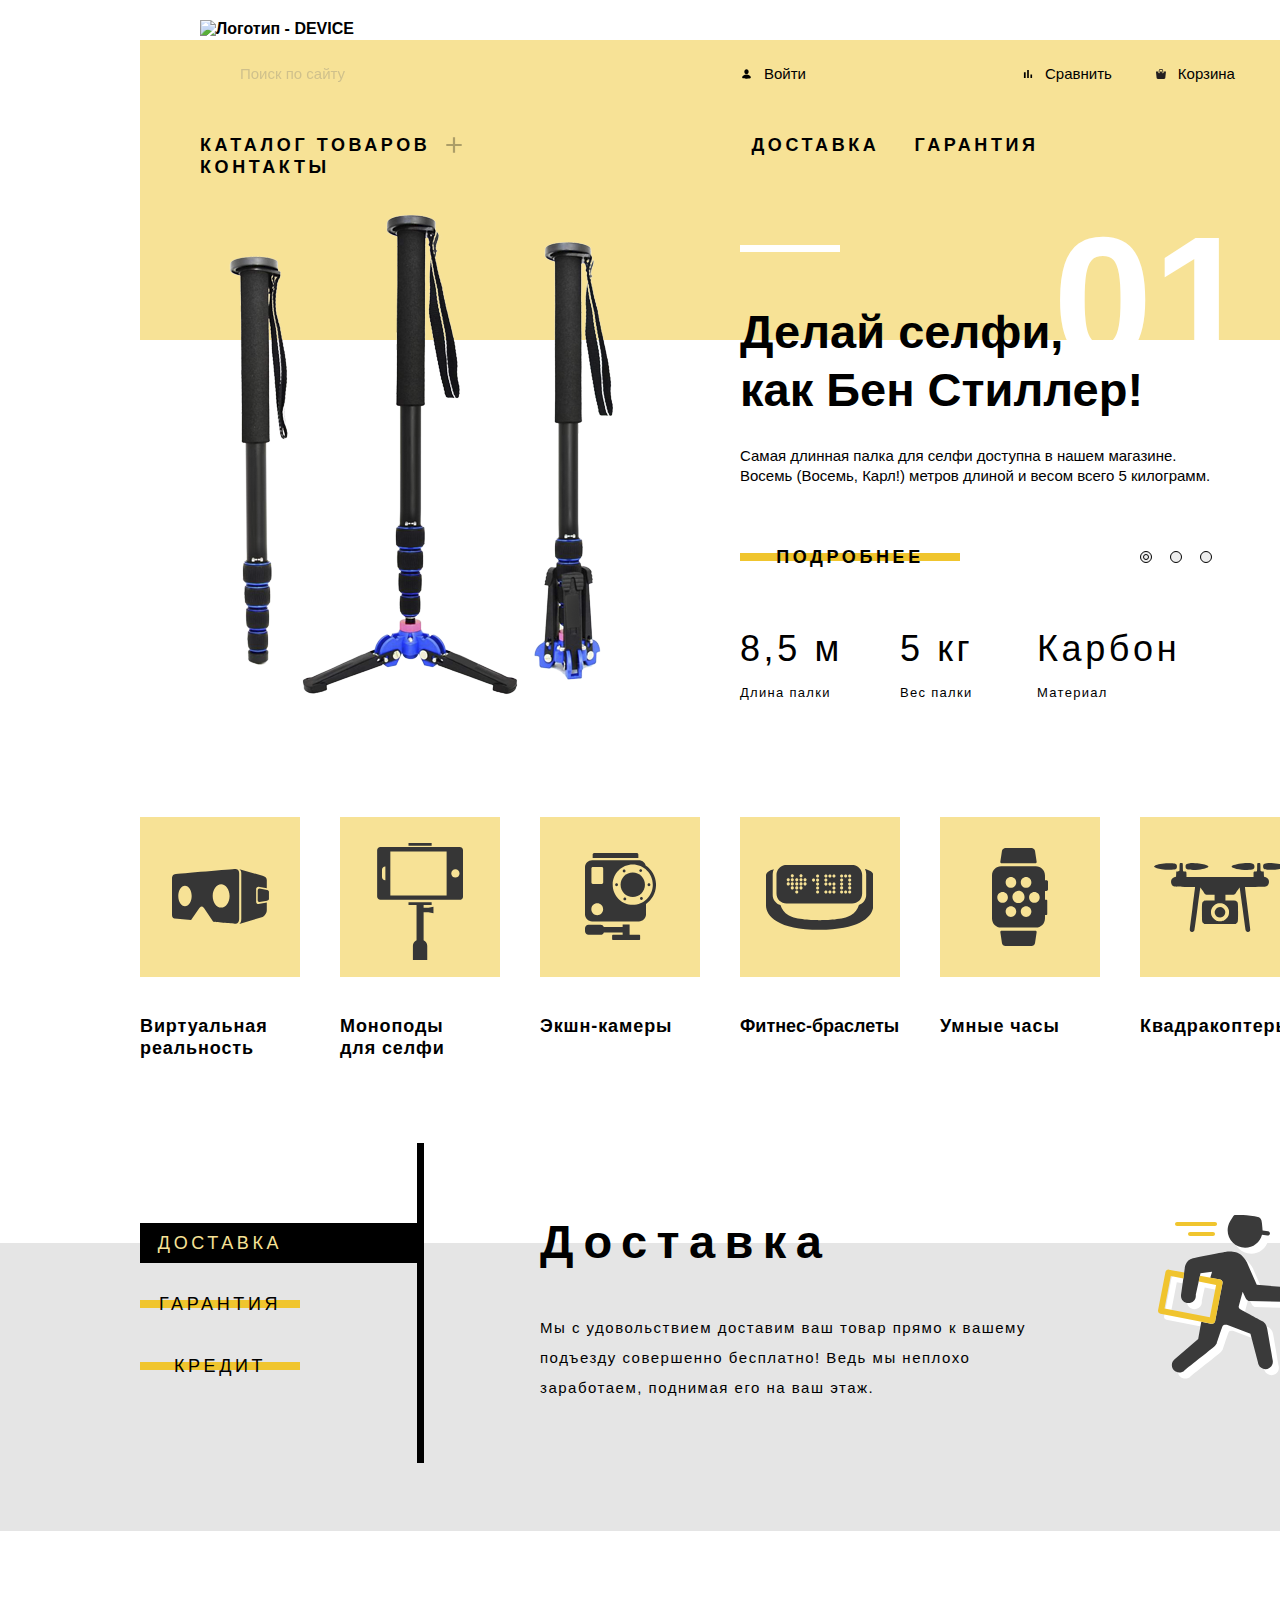
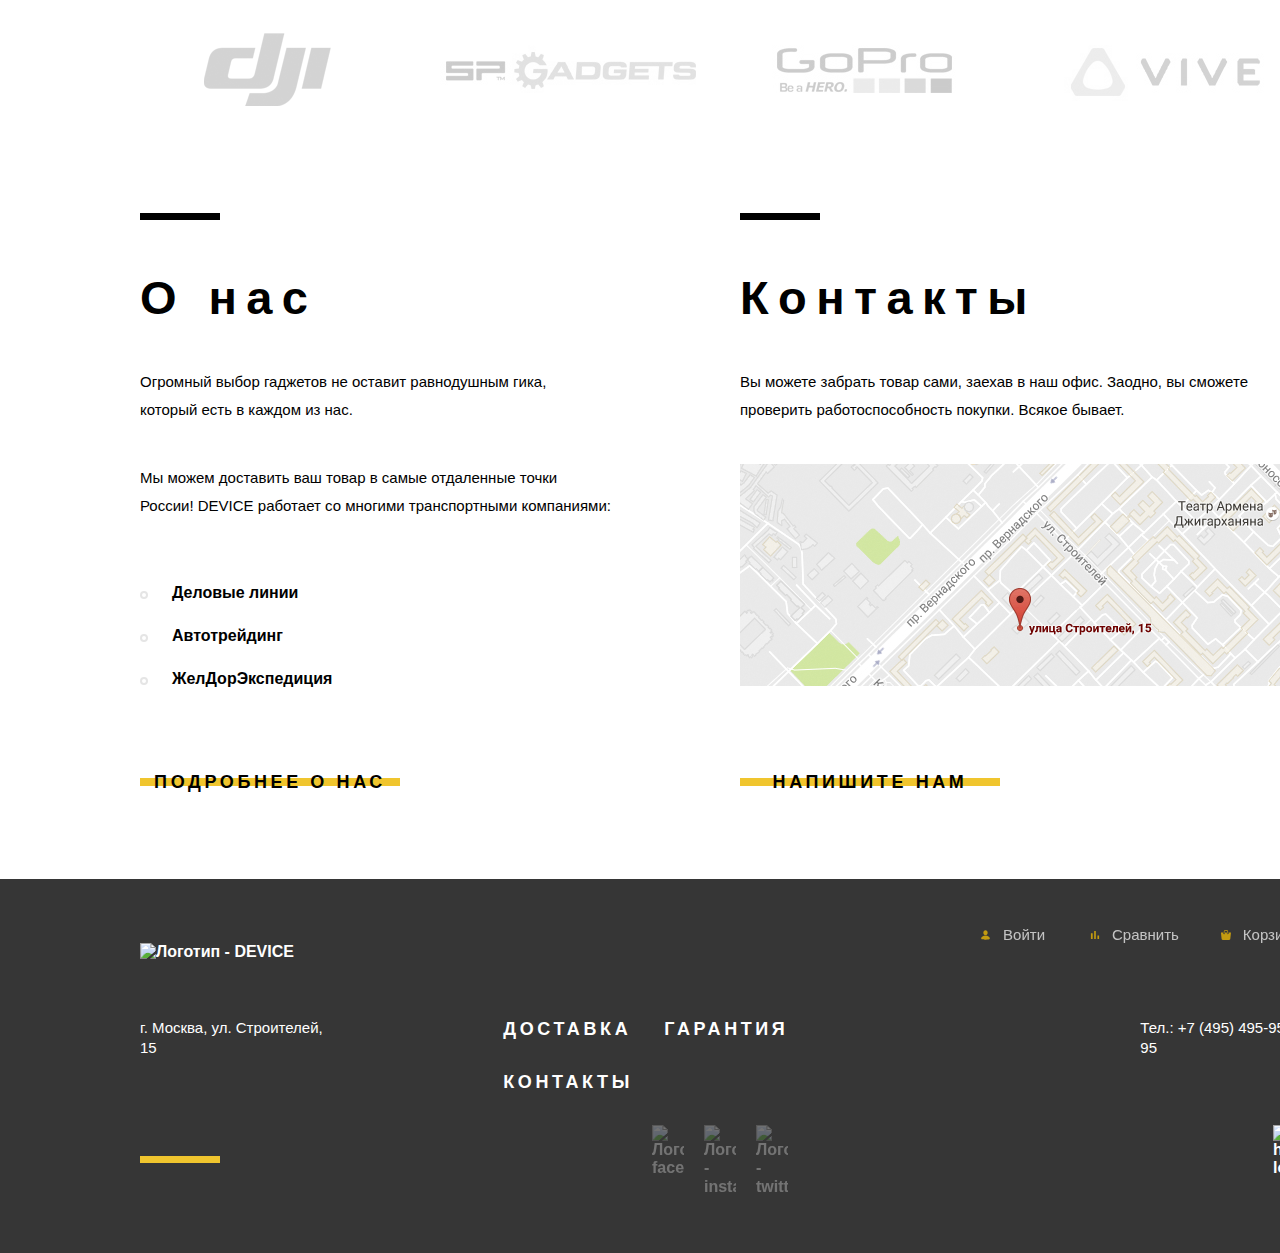
==== commit 38d0a1cc: "Добавил js" ====
--- a/index.html
+++ b/index.html
@@ -15,7 +15,7 @@
         <img src="img/logo-header.svg" width="163" height="35" alt="Логотип - DEVICE">
       </a>
       <div class="header-top">
-        <form class="search-form" action="https://echo.htmlacademy.ru" method="post" target="_blank">
+        <form class="search-form" action="https://echo.htmlacademy.ru" method="GET" target="_blank">
           <input type="search" class="search" placeholder="Поиск по сайту" name="search" aria-label="Поиск по сайту">
           <button type="submit" class="search-button">Найти</button>
         </form>
@@ -348,15 +348,15 @@
         <ul class="social-icons-list">
           <li class="social-icons-item">
             <a href="#">
-              <img src="img/icon-facebook.svg" width="32" height="32" alt="facebook icon">
+              <img src="img/icon-facebook.svg" width="32" height="32" alt="Логотип facebook">
             </a>
           </li>
           <li class="social-icons-item">
-            <a href="#"><img src="img/icon-instagram.svg" width="32" height="32" alt="instagram icon"></a>
+            <a href="#"><img src="img/icon-instagram.svg" width="32" height="32" alt="Логотопи - instagram"></a>
           </li>
           <li class="social-icons-item">
             <a href="#">
-              <img src="img/icon-twitter.svg" width="32" height="32" alt="twitter icon"></a>
+              <img src="img/icon-twitter.svg" width="32" height="32" alt="Логотип - twitter"></a>
           </li>
         </ul>
         <a class="htmlacademy-logo" href="https://htmlacademy.ru/intensive/htmlcss">
@@ -368,7 +368,7 @@
 
   <section class="modal modal-write-us">
     <h2 class="visually-hidden">Напишите нам</h2>
-    <form class="write-us-form" action="https://echo.htmlacademy.ru" method="post" target="_blank" aria-label="Форма обратной связи">
+    <form class="write-us-form" action="https://echo.htmlacademy.ru" method="post" target="_blank">
       <div class="form-input-wrapper">
         <div class="wrapper-column">
           <label class="write-us-label" for="write-us-name">Ваше имя:</label>
@@ -383,7 +383,7 @@
         <label class="write-us-label" for="write-us-text">Текст письма:</label>
         <textarea class="write-us-textarea" name="text" id="write-us-text" placeholder="В свободной форме"></textarea>
       </div>
-      <button type="submit" class="button">Отправить</button>
+      <button type="submit" class="button" aria-label="Кнопка отправки формы обратной связи">Отправить</button>
     </form>
     <button type="button" class="modal-close close-write-us" aria-label="Закрыть"></button>
   </section>
@@ -398,7 +398,7 @@
     <button type="button" class="modal-close close-map" aria-label="Закрыть"></button>
   </section>
 
-  <!-- <script src="js/main.js"></script> -->
+  <script src="js/main.js"></script>
 </body>
 
 </html>
--- a/css/style.css
+++ b/css/style.css
@@ -1630,23 +1630,25 @@
   width: 180px;
 }
 
-.filter fieldset:not(.filter-item) {
+.filter-price,
+.filter-color,
+.filter-bluetooth {
   padding: 0;
   margin: 0;
   border: none;
-  margin-bottom: 38px;
-}
-
-.filter-item {
-  padding: 0;
-  margin: 0;
-  border: none;
-  margin-bottom: 27px;
-}
-
-.filter fieldset:first-child {
+}
+
+.filter-price {
   margin-bottom: 45px;
   margin-top: 15px;
+}
+
+.filter-color {
+  margin-bottom: 38px;
+}
+
+.filter-bluetooth {
+  margin-bottom: 27px;
 }
 
 .filter legend {
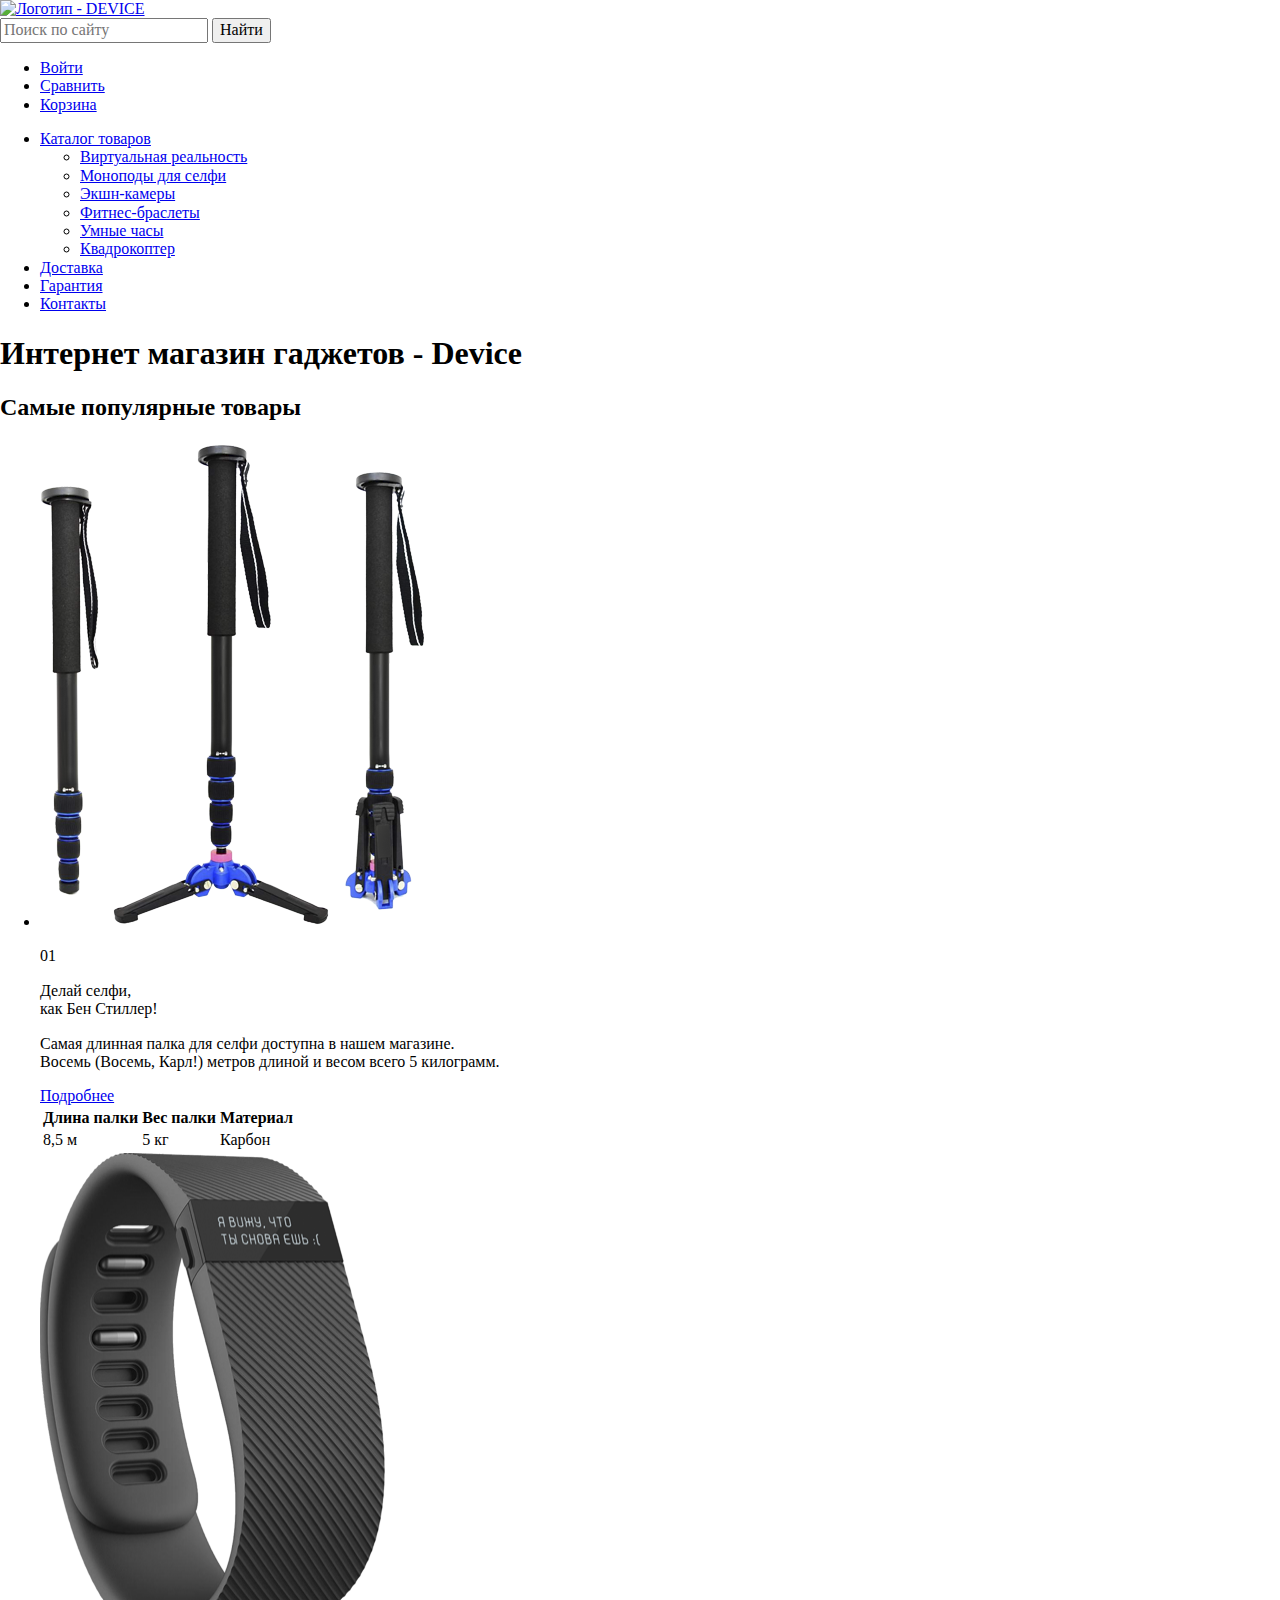
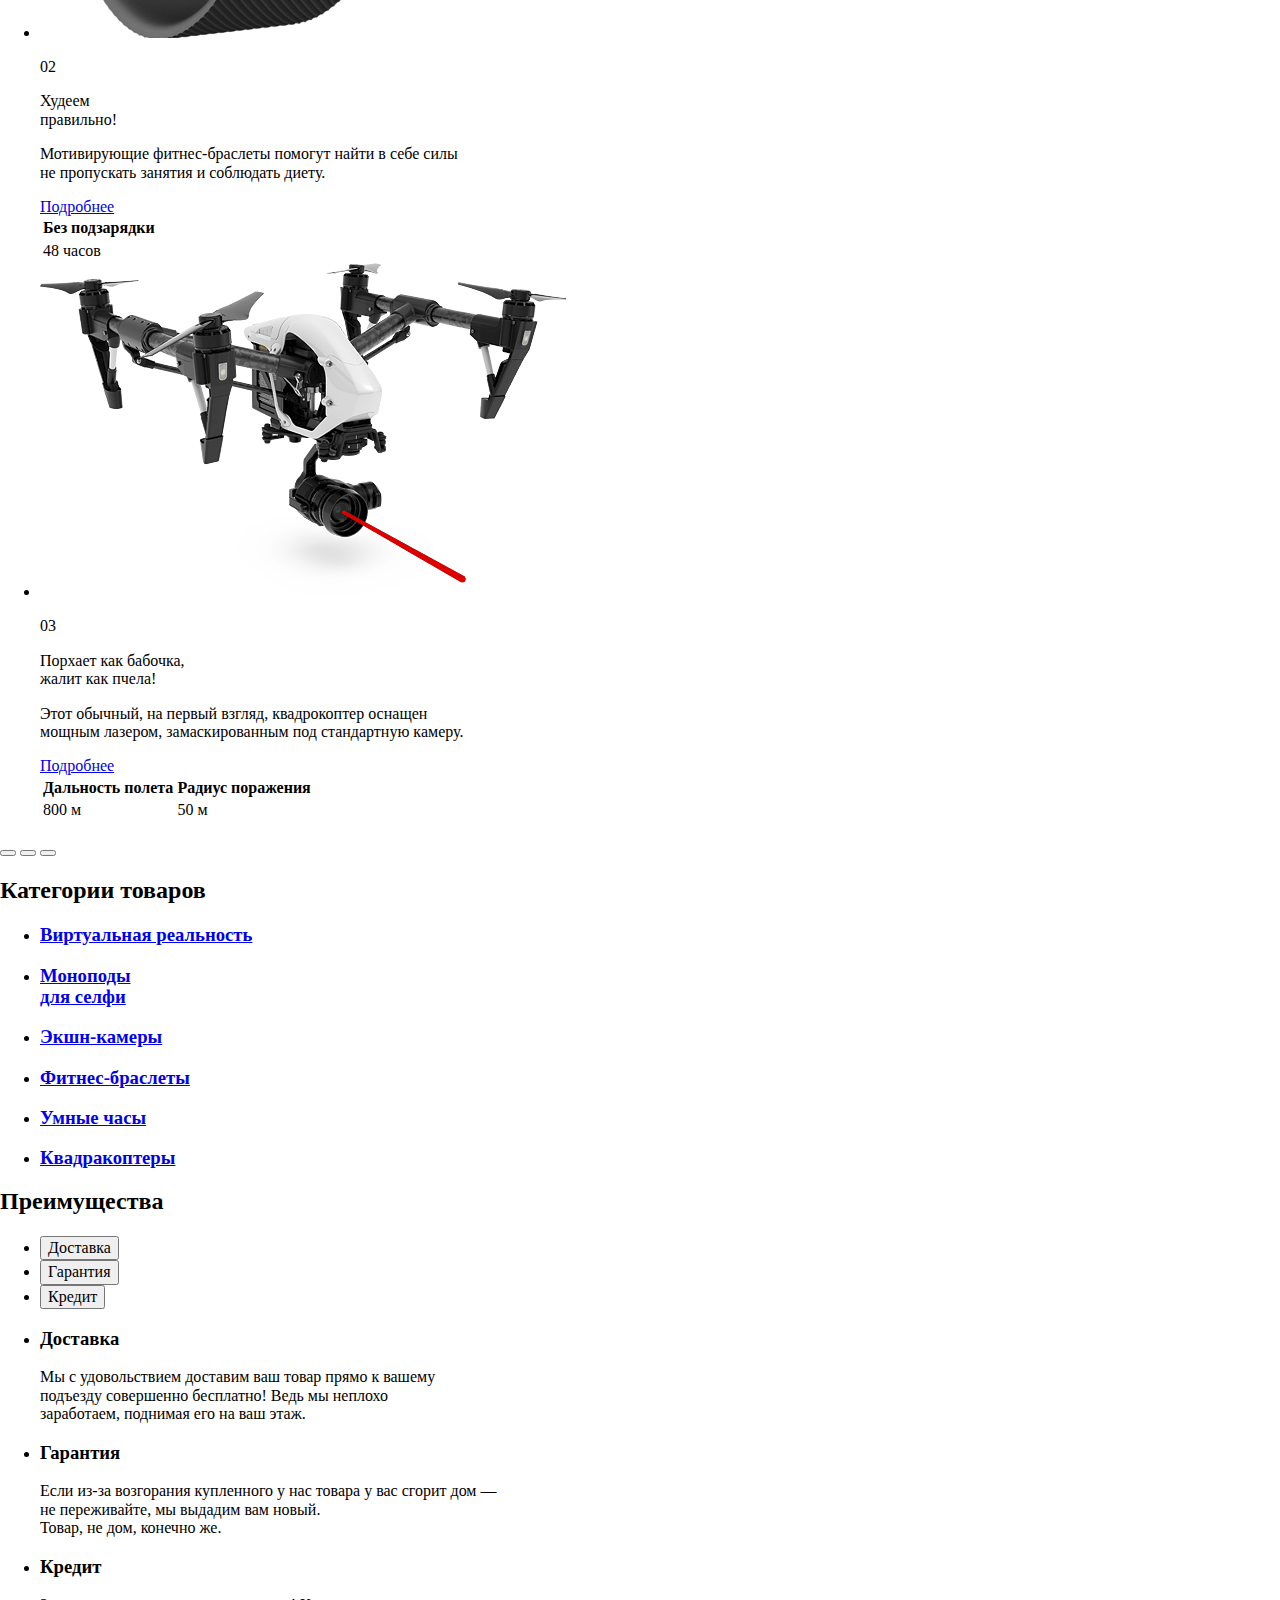
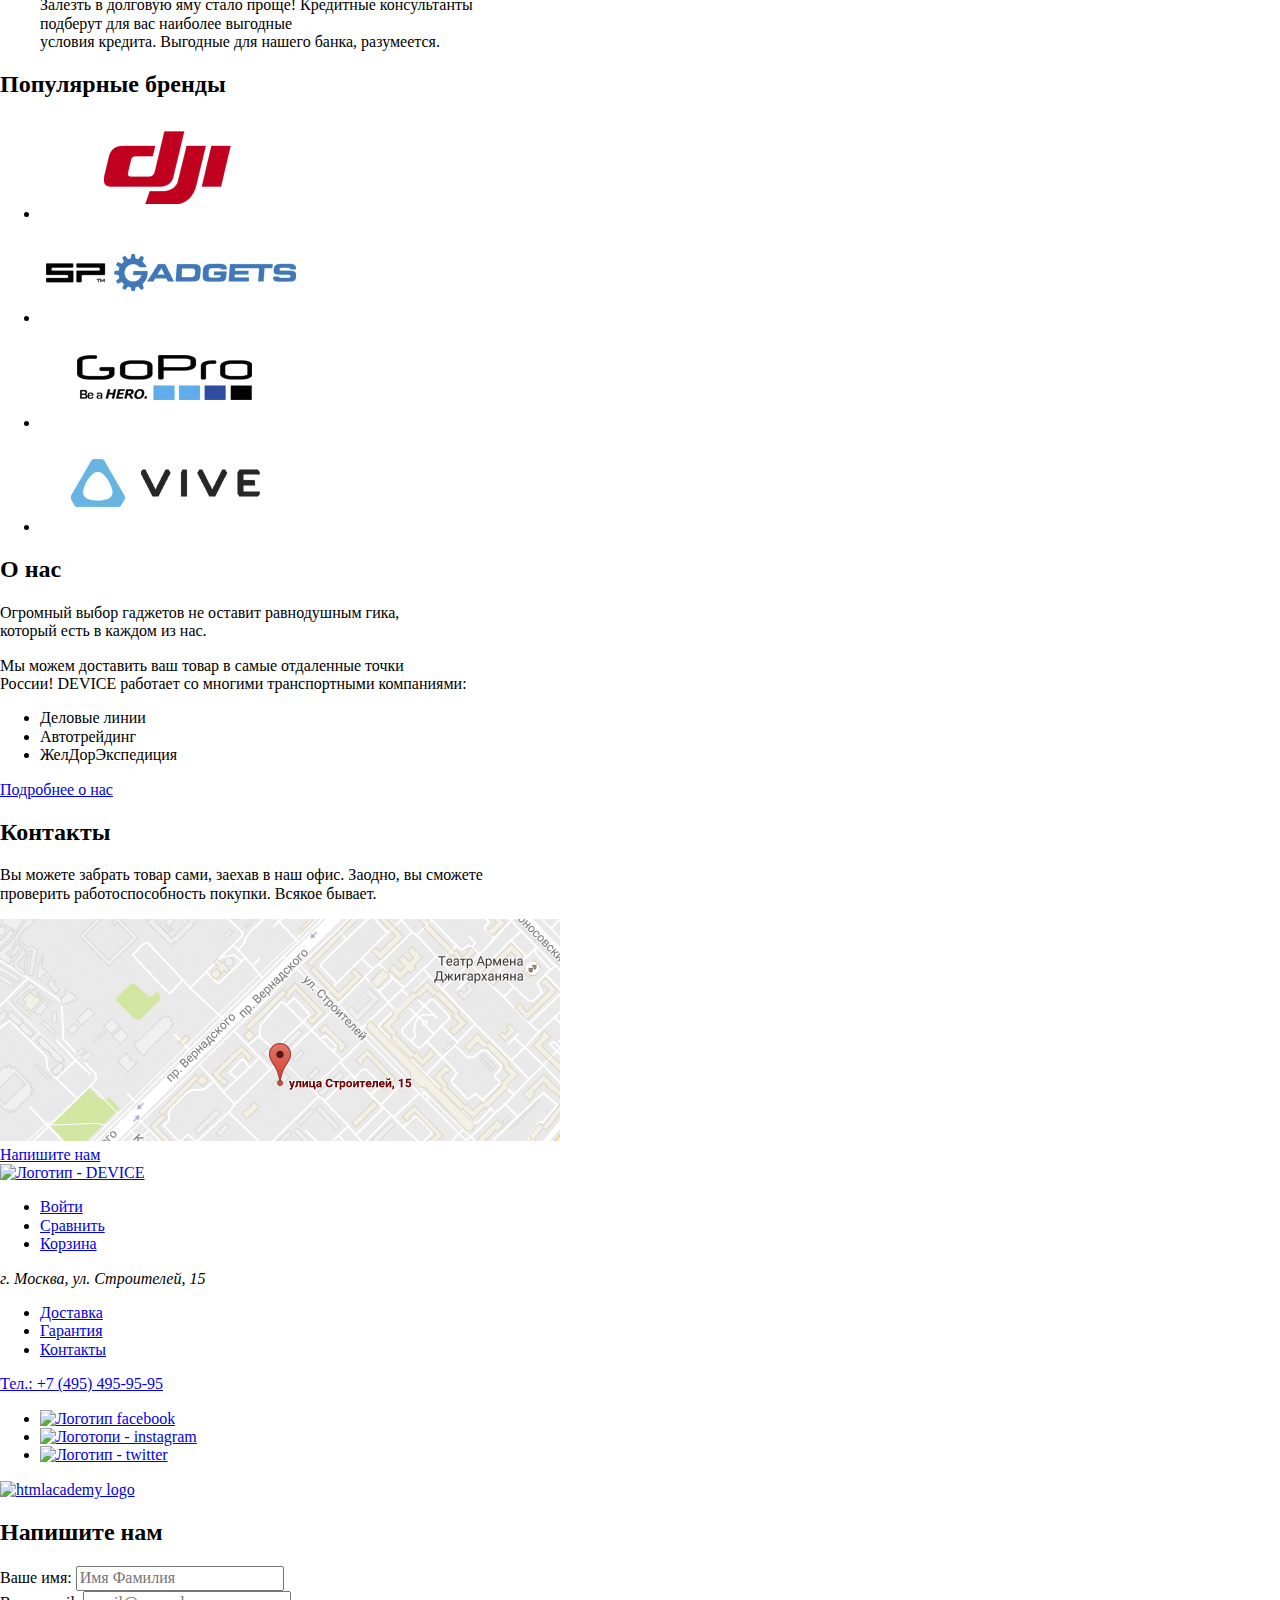
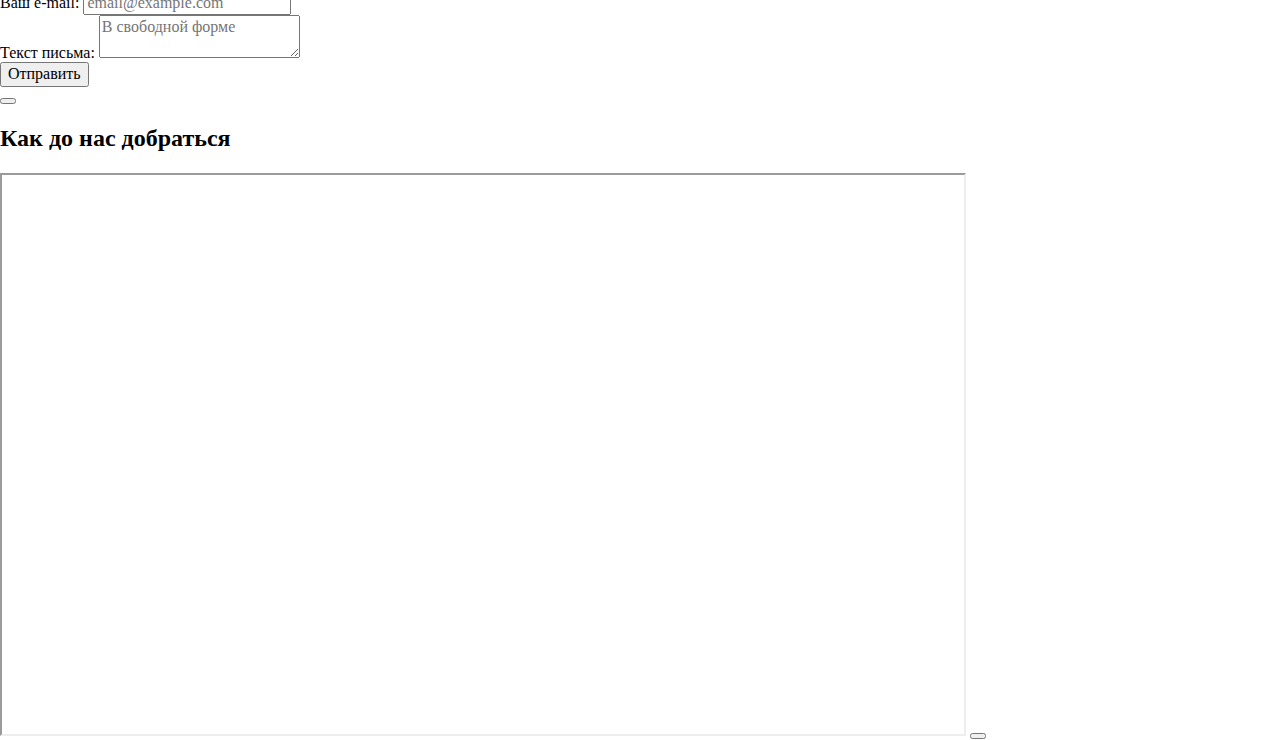
==== commit fca435fb: "Получение допуска" ====
--- a/index.html
+++ b/index.html
@@ -5,7 +5,7 @@
   <meta charset="utf-8">
   <title>HTML Academy: Девайс</title>
   <link href="css/normilize.css" rel="stylesheet">
-  <link href="css/style.css" rel="stylesheet">
+  <link href="css/style.min.css" rel="stylesheet">
 </head>
 
 <body class="page-body">
@@ -166,11 +166,11 @@
             </li>
           </ul>
           <div class="slider-controls">
-            <button class="button current-button" type="button" aria-label="Первый слайд">
+            <button class="button slider-button" onclick="currentSlideTop(1)" type="button" aria-label="Первый слайд">
             </button>
-            <button class="button" type="button" aria-label="Второй слайд">
+            <button class="button slider-button" onclick="currentSlideTop(2)" type="button" aria-label="Второй слайд">
             </button>
-            <button class="button" type="button" aria-label="Третий слайд">
+            <button class="button slider-button" onclick="currentSlideTop(3)" type="button" aria-label="Третий слайд">
             </button>
           </div>
         </div>
@@ -221,18 +221,18 @@
       <div class="feature-wrapper">
         <h2 class="visually-hidden">Преимущества</h2>
         <ul class="features-list">
-          <li class="features-item current">
-            <button class="button">Доставка</button>
-          </li>
-          <li class="features-item">
+          <li class="features-item current" onclick="currentSlidesBottom(1)">
+            <button class="button" >Доставка</button>
+          </li>
+          <li class="features-item" onclick="currentSlidesBottom(2)">
             <button class="button">Гарантия</button>
           </li>
-          <li class="features-item">
+          <li class="features-item" onclick="currentSlidesBottom(3)">
             <button class="button">Кредит</button>
           </li>
         </ul>
         <ul class="feature-slider-list">
-          <li class="feature-slide dilevery slide-current">
+          <li class="feature-slide dilevery current-slide">
             <h3 class="feature-title title">Доставка</h3>
             <p class="feature-description">
               Мы с удовольствием доставим ваш товар прямо к вашему<br>
@@ -302,10 +302,10 @@
             Вы можете забрать товар сами, заехав в наш офис. Заодно, вы сможете<br>
             проверить работоспособность покупки. Всякое бывает.
           </p>
-          <div class="map" tabindex="0">
+          <div class="map">
             <img src="img/map-1.jpg" width="560" height="222" alt="Карта офиса по адресу улица Строителей, 15">
           </div>
-          <a href="#" class="button" tabindex="0">Напишите нам</a>
+          <a href="write-us.html" class="button">Напишите нам</a>
         </section>
       </div>
     </div>
@@ -319,7 +319,7 @@
         </a>
         <ul class="footer-user-nav">
           <li class="footer-user-nav-item">
-            <a href="https://htmlacademy.ru/profile/id1004201" class="footer-login-link footer-user-link">Войти</a>
+            <a href="#" class="footer-login-link footer-user-link">Войти</a>
           </li>
           <li class="footer-user-nav-item compare-item">
             <a href="#" class="footer-compare-link footer-user-link">Сравнить</a>
@@ -372,16 +372,16 @@
       <div class="form-input-wrapper">
         <div class="wrapper-column">
           <label class="write-us-label" for="write-us-name">Ваше имя:</label>
-          <input type="text" class="write-us-input" name="name" id="write-us-name" placeholder="Имя Фамилия">
+          <input type="text" class="write-us-input" name="name" id="write-us-name" placeholder="Имя Фамилия" required>
         </div>
         <div class="wrapper-column">
           <label class="write-us-label" for="write-us-email">Ваш e-mail:</label>
-          <input type="email" class="write-us-input" name="email" id="write-us-email" placeholder="email@example.com">
+          <input type="email" class="write-us-input write-us-input-invalid" name="email" id="write-us-email" placeholder="email@example.com" required>
         </div>
       </div>
       <div class="wrapper-column">
         <label class="write-us-label" for="write-us-text">Текст письма:</label>
-        <textarea class="write-us-textarea" name="text" id="write-us-text" placeholder="В свободной форме"></textarea>
+        <textarea class="write-us-textarea" name="text" id="write-us-text" placeholder="В свободной форме" required></textarea>
       </div>
       <button type="submit" class="button" aria-label="Кнопка отправки формы обратной связи">Отправить</button>
     </form>
@@ -392,13 +392,13 @@
     <h2 class="visually-hidden">Как до нас добраться</h2>
     <iframe class="interactive-map"
       src="https://www.google.com/maps/embed?pb=!1m18!1m12!1m3!1d2249.112548877995!2d37.527429316217805!3d55.687030980535866!2m3!1f0!2f0!3f0!3m2!1i1024!2i768!4f13.1!3m3!1m2!1s0x46b54cf65f5c8955%3A0x694710ccd55501e!2z0YPQuy4g0KHRgtGA0L7QuNGC0LXQu9C10LksIDE1LCDQnNC-0YHQutCy0LAsIDExOTMxMQ!5e0!3m2!1sru!2sru!4v1602950929608!5m2!1sru!2sru"
-      width="962" height="559" allowfullscreen title="Офис компании по адресу: г. Москва, ул. Строителей, 15"
-      tabindex="0">
+      width="962" height="559" allowfullscreen title="Офис компании по адресу: г. Москва, ул. Строителей, 15">
     </iframe>
     <button type="button" class="modal-close close-map" aria-label="Закрыть"></button>
   </section>
 
-  <script src="js/main.js"></script>
+  <script src="js/main.min.js"></script>
+  
 </body>
 
 </html>
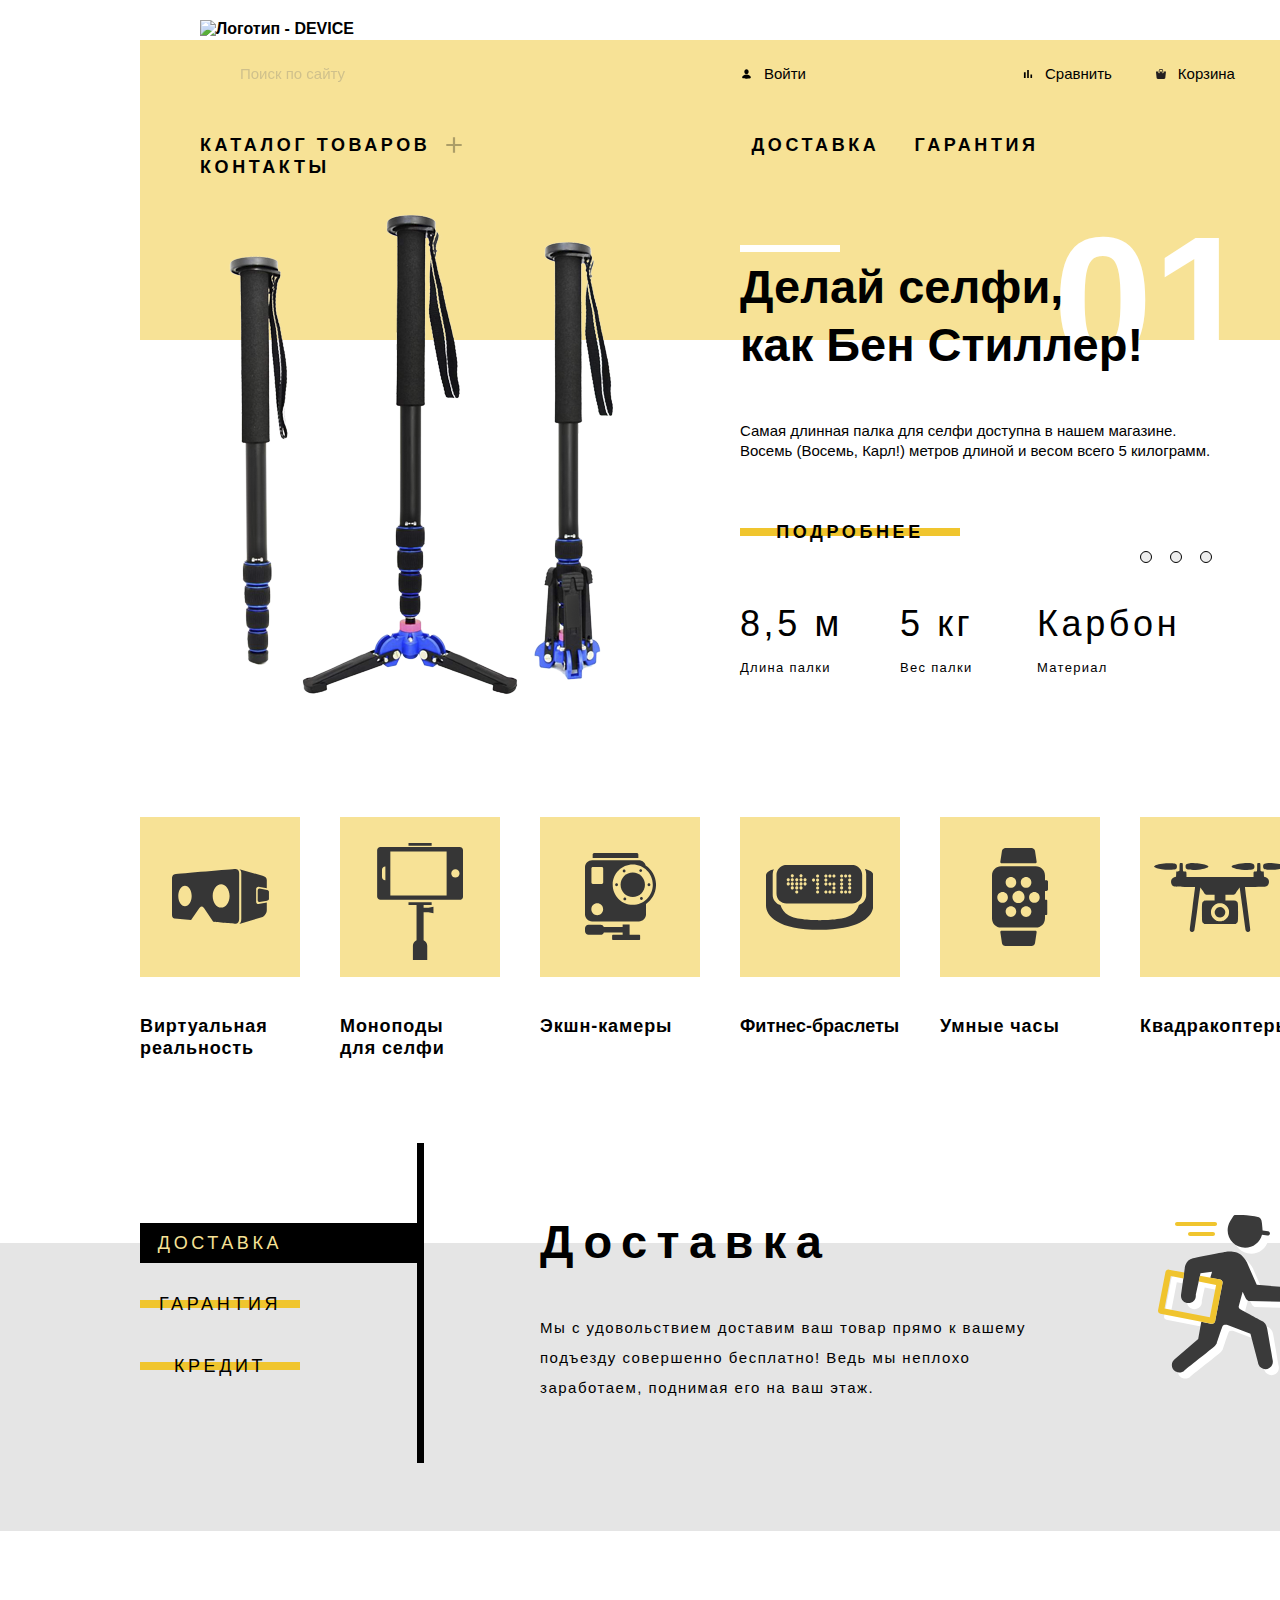
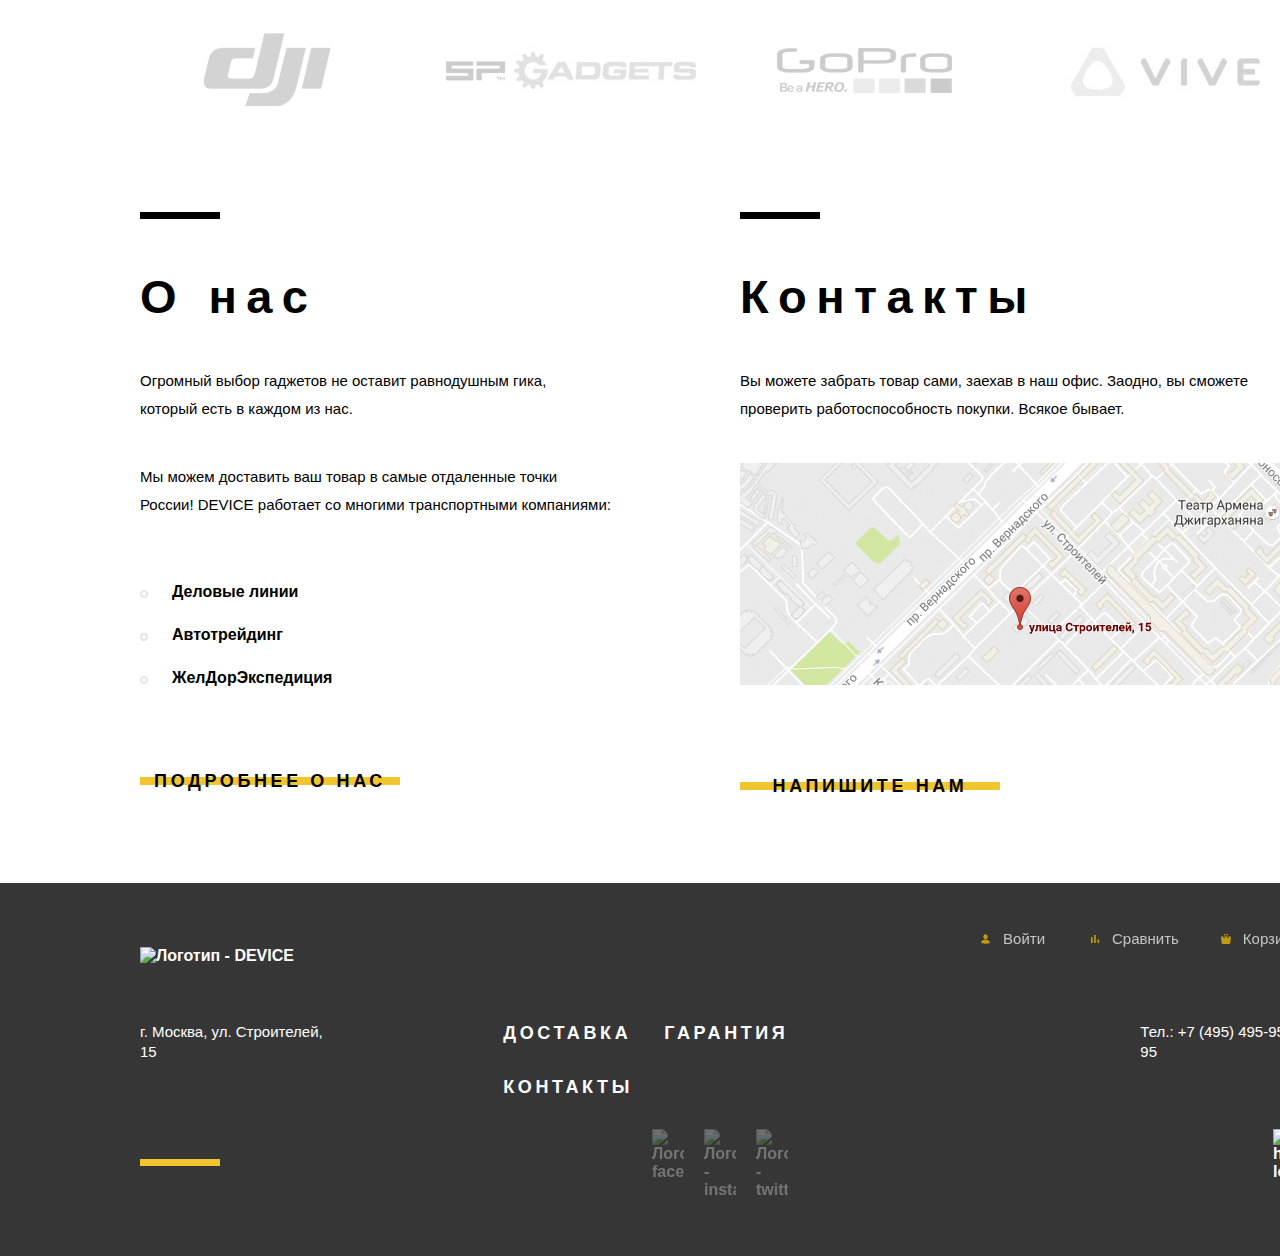
==== commit e50900b5: "Добавляет readmemd" ====
--- a/index.html
+++ b/index.html
@@ -4,7 +4,7 @@
 <head>
   <meta charset="utf-8">
   <title>HTML Academy: Девайс</title>
-  <link href="css/normilize.css" rel="stylesheet">
+  <link href="css/normalize.min.css" rel="stylesheet">
   <link href="css/style.min.css" rel="stylesheet">
 </head>
 
@@ -302,9 +302,9 @@
             Вы можете забрать товар сами, заехав в наш офис. Заодно, вы сможете<br>
             проверить работоспособность покупки. Всякое бывает.
           </p>
-          <div class="map">
-            <img src="img/map-1.jpg" width="560" height="222" alt="Карта офиса по адресу улица Строителей, 15">
-          </div>
+            <a href="map.html" class="map">
+              <img src="img/map-1.jpg" width="560" height="222" alt="Карта офиса по адресу улица Строителей, 15">
+            </a>
           <a href="write-us.html" class="button">Напишите нам</a>
         </section>
       </div>
@@ -372,16 +372,16 @@
       <div class="form-input-wrapper">
         <div class="wrapper-column">
           <label class="write-us-label" for="write-us-name">Ваше имя:</label>
-          <input type="text" class="write-us-input" name="name" id="write-us-name" placeholder="Имя Фамилия" required>
+          <input type="text" class="write-us-input" name="name" id="write-us-name" placeholder="Имя Фамилия">
         </div>
         <div class="wrapper-column">
           <label class="write-us-label" for="write-us-email">Ваш e-mail:</label>
-          <input type="email" class="write-us-input write-us-input-invalid" name="email" id="write-us-email" placeholder="email@example.com" required>
+          <input type="email" class="write-us-input" name="email" id="write-us-email" placeholder="email@example.com">
         </div>
       </div>
       <div class="wrapper-column">
         <label class="write-us-label" for="write-us-text">Текст письма:</label>
-        <textarea class="write-us-textarea" name="text" id="write-us-text" placeholder="В свободной форме" required></textarea>
+        <textarea class="write-us-textarea" name="text" id="write-us-text" placeholder="В свободной форме"></textarea>
       </div>
       <button type="submit" class="button" aria-label="Кнопка отправки формы обратной связи">Отправить</button>
     </form>
@@ -398,7 +398,6 @@
   </section>
 
   <script src="js/main.min.js"></script>
-  
 </body>
 
 </html>
--- a/css/style.min.css
+++ b/css/style.min.css
@@ -0,0 +1 @@
+@-webkit-keyframes bounce{0%{transform:translateY(-2000px)}70%{transform:translateY(30px)}90%{transform:translateY(-10px)}to{transform:translateY(0)}}@keyframes bounce{0%{transform:translateY(-2000px)}70%{transform:translateY(30px)}90%{transform:translateY(-10px)}to{transform:translateY(0)}}@-webkit-keyframes shake{0%,to{transform:translateX(0)}10%,30%,50%,70%,90%{transform:translateX(-10px)}20%,40%,60%,80%{transform:translateX(10px)}}@keyframes shake{0%,to{transform:translateX(0)}10%,30%,50%,70%,90%{transform:translateX(-10px)}20%,40%,60%,80%{transform:translateX(10px)}}@font-face{font-style:normal;font-weight:300;font-family:"Open Sans";src:url(../fonts/openSans.woff2);src:local("Open Sans Light"),local("OpenSans-Light"),url(../fonts/openSans.woff2) format("woff2"),url(../fonts/openSans.woff) format("woff")}@font-face{font-style:normal;font-weight:800;font-family:"Gilroy Bold";src:url(../fonts/gilroyExtrabold.woff2);src:local("gilroy extrabold"),local("gilroy-extrabold"),url(../fonts/gilroyExtrabold.woff2) format("woff2"),url(../fonts/gilroyExtrabold.woff) format("woff")}@font-face{font-style:normal;font-weight:300;font-family:"Gilroy";src:("../fonts/gilroyLight.woff2");src:local("Gilroy Light"),local("Gilroy-Light"),url(../fonts/gilroyLight.woff2) format("woff2"),url(../fonts/gilroyLight.woff) format("woff")}:root{--basic-black: #000000;--basic-dark: #363636;--basic-grey: #464646;--basic-grey-light: #e5e5e5;--basic-half-grey: #7e7e7e;--basic-white: #ffffff;--special-dark: #d9d9d9;--special-green: #91c92f;--special-grey: #eaeaea;--special-grey-light: #dcdcdc;--special-half-grey: #c4c4c4;--special-white: #f2f2f2;--special-yellow: #f7e296;--special-yellow-dark: #f0c52e;--status-pink: #f6dada}.page a,body{color:var(--basic-black)}body{box-sizing:border-box;min-width:1440px;font-style:normal;font-weight:800;font-family:"Gilroy Bold",Arial,sans-serif}.page-body .container{position:relative}.page a{text-decoration:none}.main ul,body{margin:0;padding:0}.header ul,.main ul,.page-footer ul{list-style:none}.page-footer a{color:var(--basic-white)}img{max-width:100%;height:auto}.category-menu-item{font-style:normal;font-weight:300;font-size:15px;line-height:16px;font-family:"Open Sans",Arial,sans-serif;text-transform:none}.category-menu-item:not(:last-child){margin-bottom:20px}.visually-hidden:not(:focus):not(:active),input[type=checkbox].visually-hidden,input[type=radio].visually-hidden{position:absolute;width:1px;height:1px;margin:-1px;padding:0;overflow:hidden;white-space:nowrap;border:0;clip:rect(0 0 0 0);-webkit-clip-path:inset(100%);clip-path:inset(100%)}.product-description{margin-top:0;margin-bottom:51px;font-style:normal;font-weight:300;font-size:15px;line-height:20px;font-family:"Open Sans",Arial,sans-serif}.button{font-size:18px;line-height:22px;text-transform:uppercase;letter-spacing:.2em}.table-parameters{display:flex;border-spacing:0}.table{display:flex;flex-direction:column-reverse;font-family:"Gilroy",Arial,sans-serif}.table-cell{display:flex;font-weight:300;font-size:36px;line-height:42px}.table-header{display:flex;letter-spacing:.1em}.table-cell-item,.table-header-item{display:flex;width:160px;padding:0 0 19px;letter-spacing:.1em}.table-header-item{padding:0;font-style:normal;font-weight:300;font-size:13px;line-height:8px}.slider-item:nth-child(1) .table-cell-item:nth-child(2){width:137px;border-spacing:0}.slider-item:nth-child(1) .table-header-item:nth-child(2){width:137px}.slider-item:nth-child(2) .table-cell-item:first-child,.slider-item:nth-child(2) .table-header-item:first-child{width:190px}.slider-item:nth-child(3) .table-cell-item:first-child,.slider-item:nth-child(3) .table-header-item:first-child{width:196px}.categories-item{font-size:18px;line-height:22px}.features{margin:0 auto;padding:0 10px;background-color:var(--basic-grey-light)}.feature-description{position:relative;margin:0;padding:0;font-style:normal;font-weight:300;font-size:15px;line-height:30px;font-family:"Open Sans",Arial,sans-serif;letter-spacing:.1em}.about-us-description{margin:0}.about-us-description,.contacts-description{font-style:normal;font-weight:300;font-size:15px;line-height:28px;font-family:"Open Sans",Arial,sans-serif}.page-footer{background-color:var(--basic-dark)}.footer-features-list{font-size:18px;line-height:22px;text-transform:uppercase;letter-spacing:.2em}.footer-link{color:var(--basic-white)}.footer-user-nav-item{font-style:normal;font-weight:300;font-size:15px;line-height:20px;font-family:"Open Sans",Arial,sans-serif}.category-menu-item:hover,.footer-features-item:hover,.htmlacademy-logo:hover,.nav-link:hover,.user-link:hover{opacity:60%}.categories-item-link:active h3,.categories-list .button:active,.category-menu-link:active,.htmlacademy-logo img:active,.nav-link:active,.user-link:active{opacity:30%}.category{position:relative;width:160px;min-height:160px;margin-bottom:38px;background-color:var(--special-yellow)}.category:active,.category:hover{background-color:var(--special-yellow-dark)}.address,.breadcrumbs-item,.number{font-style:normal;font-weight:300;font-family:"Open Sans",Arial,sans-serif}.address,.number{font-size:15px;line-height:20px;color:var(--basic-white)}.breadcrumbs-link:hover{color:rgba(0,0,0,.6)}.breadcrumbs-link:active{color:rgba(0,0,0,.1)}.breadcrumbs-item{position:relative;margin-right:40px;font-size:14px;line-height:19px}.breadcrumbs-item a{color:rgba(0,0,0,.3)}.breadcrumbs-item:not(:last-child)::after{content:"";position:absolute;top:9px;right:-22px;z-index:1;width:3px;height:3px;border-right:1px solid var(--basic-black);border-bottom:1px solid var(--basic-black);transform:rotate(-45deg)}.filter-header,.sorting{font-size:16px;line-height:20px;text-transform:uppercase;letter-spacing:.1em}.filter-title{font-size:14px;line-height:17px;letter-spacing:.1em}.sorting-item{margin:auto 0;font-style:normal;font-weight:300;font-size:14px;line-height:19px;font-family:"Open Sans",Arial,sans-serif;opacity:30%}.sorting-item:not(:last-child){margin-right:33px}.sorting-list .current{opacity:100%}.toddler{font-style:normal;font-weight:300;font-size:14px;line-height:16px;font-family:"Gilroy",Arial,sans-serif}.product-item{position:relative;width:360px;font-size:18px;line-height:22px}.product-item-content{line-height:0}.product-item-info{position:relative;z-index:2;display:flex;align-items:flex-start;width:400px;padding-top:30px}.product-item-price{margin:0;font-style:normal;font-weight:300;font-size:16px;line-height:22px;font-family:"Gilroy",Arial,sans-serif;letter-spacing:.05em}.product-item-title{width:270px;margin:0 11px 0 0;font-size:18px;line-height:22px;letter-spacing:.05em}.compare-button{font-style:normal;font-weight:300;font-size:13px;line-height:18px;font-family:"Open Sans",Arial,sans-serif;letter-spacing:.1em;opacity:50%}.product-link{display:block;width:360px;height:380px;background-color:var(--basic-grey-light)}.pages-list{display:flex;min-width:81px}.page-number:not(:last-child){margin-right:30px}.pagination-item{font-size:16px;line-height:20px;padding:24px 30px 26px;text-transform:uppercase;letter-spacing:.1em}.pagination-item:nth-child(2){padding-left:36px}.pagination-item:nth-child(1):hover,.pagination-item:nth-child(3):hover{background-color:var(--special-dark)}.pagination-item:nth-child(1):active,.pagination-item:nth-child(3):active{opacity:30%}.sorting-item:hover{opacity:60%}.compare-button:hover,.sorting-item:active{opacity:100%}.compare-button:active{opacity:20%}.pagination-link{opacity:30%}.pagination-link:hover{opacity:60%}.current-link,.pagination-link:active{opacity:100%}.social-icons-item{opacity:30%}.main-logo-footer:hover,.main-logo:hover,.social-icons-item:hover{opacity:60%}.social-icons-item:active{opacity:10%}.main-logo-footer:active,.main-logo:active{opacity:30%}.title{font-size:47px;line-height:58px}.page{height:100%}.page-body{display:grid;align-content:start;min-height:100%;grid-template-rows:-webkit-min-content 1fr -webkit-min-content;grid-template-rows:min-content 1fr min-content}.header{width:1160px;min-height:186px;margin:40px auto 0;background-color:var(--special-yellow)}.main-header{min-height:300px}.categories{width:1160px;margin:0 auto 184px}.categories-list{display:grid;gap:40px;grid-template-columns:1fr 1fr 1fr 1fr 1fr 1fr}.feature-wrapper{display:flex;width:1160px;margin:0 auto;padding-bottom:102px}.popular-brands{width:1160px;margin:0 auto;padding:90px 0}.brand-list{display:grid;width:1160px;margin-bottom:90px;gap:40px;grid-template-columns:1fr 1fr 1fr 1fr}.info-wrapper{display:grid;width:1160px;margin:0 auto 77px;-moz-column-gap:40px;column-gap:40px;grid-template-columns:1fr 1fr}.wrapper{width:1160px;margin:43px auto 51px;padding-left:120px}.wrapper .title{margin:0 0 30px}.container{width:1160px;margin:0 auto}.catalog-wrap-header{background-image:linear-gradient(to right,var(--special-grey-light) 0,var(--special-grey-light) 43%,var(--basic-grey-light) 43%,var(--basic-grey-light) 100%)}.catalog-wrap-container{display:flex;width:1160px;margin:0 auto}.catalog-wrap-content{background-image:linear-gradient(to right,var(--basic-grey-light) 0,var(--basic-grey-light) 43%,var(--basic-white) 38%,var(--basic-white) 100%)}.catalog-wrap-header-sort{background-color:var(--basic-grey-light)}.filter-header{display:block;width:200px;margin:0;padding:24px 68px 26px 60px;background-color:var(--special-grey-light)}.catalog-wrap-filter{box-sizing:border-box;width:330px;padding-top:71px;padding-left:60px;background-color:var(--basic-grey-light)}.products-wrapper{position:relative;display:grid;padding-top:70px;padding-left:72px;background-color:var(--basic-white);grid-column-gap:40px;grid-row-gap:48px;grid-template-columns:360px 360px}.catalog-wrap-header-sort{display:flex;flex-wrap:wrap;width:828px;padding:24px 0 26px}.sorting{margin:auto 73px auto 72px;padding:0}.sorting-list{display:flex;flex-wrap:wrap}.sort-buttons{display:flex;margin-left:auto}.button-up{margin-right:23px;opacity:20%}.button-down,.button-up{padding:0;background-color:var(--basic-grey-light);border:0;outline:0;cursor:pointer}.button-down:focus,.button-down:hover,.button-up:focus,.button-up:hover{opacity:40%}.button-down:active,.button-up:active{opacity:100%}.filter{width:268px}.site-navigation{display:flex;flex-wrap:wrap;width:1044px;margin:0 auto 18px;padding:0;font-size:18px;line-height:22px;text-transform:uppercase;letter-spacing:.2em}.main-navigation{position:relative;width:1040px;margin:0 auto}.search-form{position:relative;display:flex;width:440px;margin-right:100px;line-height:20px}.search,.search-button{font-style:normal;font-weight:300;font-size:15px;line-height:20px;font-family:"Open Sans",Arial,sans-serif;background-color:transparent}.search{position:relative;width:357px;margin:0;padding:8px 0 8px 40px;border:0;border-bottom:2px solid transparent;opacity:30%}.search:hover{opacity:60%}.search-button{padding:13px 18px;color:var(--basic-black);text-transform:uppercase;letter-spacing:.01em;border:2px solid var(--basic-black);visibility:hidden}.search:focus{border-bottom-color:var(--basic-black);outline:0;opacity:100%}.search-form::before{content:"";position:absolute;top:0;left:0;display:block;width:50px;height:50px;background-image:url(../img/icon-search.svg);background-repeat:no-repeat;background-position:0 50%}.search-form:focus-within .search-button{visibility:visible}.search-button:focus,.search-button:hover{color:var(--basic-white);background-color:var(--basic-black);visibility:visible}.search-button:active{color:rgba(255,255,255,.3);background-color:var(--basic-black);visibility:visible}.header-top{position:relative;display:flex;justify-content:space-between;width:1040px;margin:0 auto 34px;padding-top:12px}.user-navigation{display:flex;flex-wrap:wrap;width:500px;margin:0;padding:14px 0 0;font-style:normal;font-weight:300;font-size:15px;line-height:20px;font-family:"Open Sans",Arial,sans-serif}.action-camera:active::before,.category:active>div,.exit-link,.fitness-bracelets:active::before,.monopods-for-selfie:active::before,.quadcopters:active::before,.smart-watch:active::before,.vr:active::before{opacity:30%}.pagination-list,.sort-wrapper{display:flex;background-color:var(--basic-grey-light)}.pagination-list{justify-content:space-between;align-items:center;box-sizing:border-box;width:760px}.sort-wrapper{padding:25px 0}.pagination{padding:40px 40px 78px 72px;background-color:var(--basic-white)}.breadcrumbs-list{display:flex}.site-nav-item:first-child{margin-right:289px}.category-menu-list{position:absolute;left:-60px;z-index:2;display:none;width:1100px;padding:32px 0 44px 60px;letter-spacing:0;background-color:var(--special-yellow)}.category-menu{margin:0;padding:0}.category-menu:not(:last-child){margin-right:63px}.site-nav-item:first-child:focus-within>div,.site-nav-item:first-child:hover>div{display:flex}.site-nav-item:nth-child(2){margin-right:35px}.site-nav-item:nth-child(3){margin-right:107px}.user-nav-cart{margin-left:42px}.user-nav-exit .exit-link{margin:0 64px 0 20px;padding:0}.user-nav-login{margin-right:215px}.user-link{position:relative;padding-left:24px;background-repeat:no-repeat;background-position:2px 55%}.login-link{background-image:url(../img/login.svg)}.compare-link{background-image:url(../img/compare.svg)}.basket-link{background-image:url(../img/card.svg)}.main .container,.сatalog-main{position:relative;padding:0 10px}.popular-products{margin:-129px auto 93px}.slider-item{display:none;width:1160px}.slide-item-left{width:600px}.monopode-selfie{padding-bottom:23px;padding-left:89px}.fitness-bracelet{padding-top:26px;padding-left:116px}.quadcopter{padding:82px 0 93px 30px}.slide-number-item{position:absolute;margin:0;padding:0;font-size:179px;line-height:219px;color:var(--basic-white);text-transform:uppercase}.slider-item:nth-child(3) .slide-number-item{top:-21px;right:63px}.slider-item:nth-child(2) .slide-number-item{top:-21px;right:64px}.slider-item:first-child .slide-number-item{top:-21px;right:58px}.main-logo{display:block;width:170px;margin-top:-20px;margin-left:60px}.product-title{position:relative;z-index:1;margin-top:92px 0 27px}.monopods-for-selfie::before,.vr::before{content:"";position:absolute;top:52px;right:31px;width:97px;height:55px;background-image:url(../img/vr.svg);background-repeat:no-repeat;background-position:0 0}.monopods-for-selfie::before{top:26px;right:37px;width:86px;height:117px;background-image:url(../img/monopods.svg)}.action-camera::before,.fitness-bracelets::before,.quadcopters::before,.smart-watch::before{content:"";position:absolute;top:36px;right:44px;width:71px;height:87px;background-image:url(../img/action-camera.svg);background-repeat:no-repeat;background-position:0 0}.fitness-bracelets::before,.quadcopters::before,.smart-watch::before{top:48px;right:27px;width:107px;height:65px;background-image:url(../img/fitness-bracelets.svg)}.quadcopters::before,.smart-watch::before{top:31px;right:52px;width:56px;height:98px;background-image:url(../img/smart-watch.svg)}.quadcopters::before{top:46px;right:14px;width:132px;height:69px;background-image:url(../img/quadcopters.svg)}.footer-user-link{position:relative;padding-left:24px;color:var(--basic-white);background-repeat:no-repeat;background-position:2px 60%;opacity:70%}.footer-user-link:hover{opacity:100%}.footer-login-link{background-image:url(../img/footer-login.svg)}.footer-compare-link{background-image:url(../img/footer-compare.svg)}.footer-basket-link{background-image:url(../img/footer-card.svg)}.catalog-link{position:relative;padding-right:32px;background-image:url(../img/plus.svg);background-repeat:no-repeat;background-position:100% 50%}.brand-item{opacity:20%;-webkit-filter:grayscale(100%);filter:grayscale(100%)}.brand-item:hover{opacity:100%;-webkit-filter:grayscale(0);filter:grayscale(0)}.feature-title{position:relative;top:-30px;margin:0 0 12px;letter-spacing:.2em}.info-wrapper .title{margin:53px 0 41px;letter-spacing:.2em}.about-us-description{margin-bottom:40px}.about-us .about-us-description:nth-child(3){margin-bottom:59px}.about-us-item{position:relative;padding-left:32px;font-size:16px;line-height:28px}.about-us-item:not(:last-child){margin-bottom:15px}.about-us-item::before{content:"";position:absolute;top:12px;left:0;width:4px;height:4px;border:2px solid var(--basic-grey-light);border-radius:8px}.about-us .button::before,.contacts .button::before,.filter .button::before,.product-item-content .button::before,.slide-item-right .button::before{content:"";position:absolute;top:50%;left:0;z-index:-1;width:100%;height:8px;background-color:var(--special-yellow-dark);transform:translateY(-50%);transition:height .22s;transition-delay:0s;transition-timing-function:ease;transition-duration:.22s;transition-property:height}.about-us .button:hover::before,.contacts .button:hover::before,.filter .button:hover::before,.product-item-content .button:hover::before,.slide-item-right .button:hover::before,.write-us-form .button:hover::before{height:100%;transform:translateY(-50%);transition:height .22s;transition-delay:0s;transition-timing-function:ease;transition-duration:.22s;transition-property:height}.about-us .button:active,.contacts .button:active,.filter .button:active,.product-item-content .button:active,.slide-item-right .button:active{color:rgba(0,0,0,.3);background-color:var(--special-yellow-dark);background-image:none}.contacts-description{margin:0 0 40px}.map{width:560px;height:221px}.map:hover{cursor:pointer}.about-us,.contacts{position:relative}.about-us-title::before,.contacts-title::before{content:"";position:absolute;top:-3px;width:80px;height:7px;background-color:var(--basic-black)}.slide-item-right .button{width:220px;margin:0 0 51px}.about-us .button,.contacts .button,.slide-item-right .button{position:relative;display:block;padding:9px 0;text-align:center}.about-us .button{width:260px;margin:69px 0 0}.contacts .button{width:260px;margin:77px 0 0}.slider-controls{position:absolute;top:340px;right:98px;z-index:1;display:flex;justify-content:space-between;width:72px}.slider-controls .button{position:relative;box-sizing:border-box;width:12px;height:12px;padding:0;border:1px var(--basic-black) solid;border-radius:50%;cursor:pointer}.slider-controls .button:focus{border:1px var(--special-yellow-dark) solid;border-radius:50%;outline:0}.slider-controls .current-button::before{content:"";position:absolute;top:2px;left:2px;width:4px;height:4px;border:1px var(--basic-black) solid;border-radius:50%;outline:0}.feature-slide,.feature-wrapper .features-list{display:flex;flex-direction:column;position:relative}.feature-wrapper .features-list{bottom:32px;min-width:284px;margin:0;padding:0}.feature-slide{margin-left:116px;display:none}.credit .feature-description::after,.dilevery .feature-description::after,.guarantee .feature-description::after{content:"";position:absolute;top:-98px;right:-268px;width:136px;height:164px;background-image:url(../img/delivery.svg);background-repeat:no-repeat;background-position:0 0}.credit .feature-description::after,.guarantee .feature-description::after{top:-116px;right:-206px;width:171px;height:195px;background-image:url(../img/guarantee.svg)}.credit .feature-description::after{top:-121px;right:-217px;width:156px;height:188px;background-image:url(../img/credit.svg)}.feature-wrapper .features-list::after{content:"";position:absolute;right:0;bottom:-66px;width:7px;height:320px;background-color:var(--basic-black)}.features-item .current .button,.features-item:active{width:100%;background-color:var(--basic-black)}.features-list li{width:100%;margin:11px 0;text-align:center}.features-list li:first-child{width:100%;margin:12px 0 10px;text-align:center}.features-item .button{background-color:transparent;border:0;outline:0}.features-item .button:active,.features-item .button:hover{cursor:pointer}.features-item .button:active,.features-item.current,.features-item.current .button,.features-item:active .button{position:relative;z-index:2;color:var(--special-yellow);background-color:var(--basic-black);background-image:none}.features-list .button{position:relative;z-index:1;display:block;width:160px;padding:9px 0;text-align:center;letter-spacing:.2em}.features-item:not(.current) .button:not(:active)::after,.features-item:not(.current) .button:not(:hover)::after,.features-item:not(.current):not(:active) .button:not(:active)::after{content:"";position:absolute;top:50%;left:0;z-index:-1;width:100%;height:8px;background-color:var(--special-yellow-dark);transform:translateY(-50%)}.features-item:not(.current) .button:not(:active):focus::after,.features-item:not(.current) .button:not(:active):hover::after,.features-item:not(.current):not(:active) .button:not(:active):hover::after{content:"";position:absolute;left:0;z-index:-1;width:100%;height:100%;background-color:var(--special-yellow-dark);transform:translateY(-50%);transition:height .22s;transition-delay:0s;transition-timing-function:ease;transition-duration:.22s;transition-property:height}.current-slide,.slide-current{display:flex}.slide-item-right::before{content:"";position:absolute;top:34px;width:100px;height:7px;background-color:var(--basic-white)}.category-name{margin:0;padding:0;font-size:18px;line-height:22px}.categories-item:not(:nth-child(4)) .category-name{letter-spacing:.05em}.filter{position:relative}.range-filter{width:200px;margin-top:9px}.range-controls{position:relative;padding:0 20px;border-radius:5px}.range-controls .scale{width:200px;height:2px;margin-left:-20px;background-color:rgba(0,0,0,.2)}.range-controls .bar{width:124px;height:2px;background:var(--special-green)}.range-controls .toggle{position:absolute;top:-9px;left:0;width:4px;height:4px;padding:0;background-color:var(--special-half-grey);border:8px solid var(--basic-white);border-radius:50%;box-shadow:0 2px 2px rgba(0,0,0,.18);cursor:pointer}.range-controls .toggle-min{left:0}.range-controls .toggle-max{left:114px}.price-controls{position:relative;display:flex;margin-top:16px;margin-bottom:8px}.price-controls .min-price{margin-right:27px}.filter-price-range{width:50px}.price-controls label{font-style:normal;font-weight:300;font-size:14px;line-height:16px;font-family:"Gilroy","Arial",sans-serif}.price-controls input{width:50px;padding-left:4px;background-color:var(--basic-grey-light);border:0}.filters{width:180px}.filter-bluetooth,.filter-color,.filter-price{padding:0;border:0}.filter-price{margin:15px 0 45px}.filter-color{margin:0 0 38px}.filter-bluetooth{margin:0 0 27px}.filter legend,.filter-option{font-style:normal;font-size:14px}.filter legend{position:relative;margin-bottom:30px;font-weight:800;line-height:17px;font-family:"Gilroy Bold",Arial,sans-serif;letter-spacing:.1em}.filter legend::before{content:"";position:absolute;top:-16px;width:200px;height:2px;background-color:var(--basic-black)}.filter-option{margin-bottom:20px;padding-left:45px;font-weight:300;line-height:19px;font-family:"Open Sans","Arial","sans-serif"}.filter-option label{position:relative;top:2px;left:-3px;display:block;cursor:pointer;-webkit-user-select:none;-moz-user-select:none;user-select:none}.filter-input-checkbox+label::before{content:"";position:absolute;top:-2px;left:-42px;width:20px;height:20px;border:2px solid var(--basic-black);border-radius:2px}.filter-input-checkbox:checked+label::after{content:"";position:absolute;top:5px;left:-37px;width:12px;height:12px;background-image:url(../img/checked.svg);background-repeat:no-repeat;background-position:0 0}.filter-input-radio+label::before{content:"";position:absolute;top:-2px;left:-42px;width:20px;height:20px;border:2px solid var(--basic-black);border-radius:50%}.filter-input-radio:checked+label::after{content:"";position:absolute;top:6px;left:-34px;width:8px;height:8px;background-color:var(--basic-black);border-radius:50%}.filter-input-checkbox:focus+label,.filter-input-radio:focus+label{color:var(--special-yellow-dark)}.filter-input-checkbox+label:hover::after,.filter-input-checkbox+label:hover::before,.product-item:hover img{opacity:70%}.filter-input-radio+label:focus::after,.filter-input-radio+label:focus::before,.filter-input-radio+label:hover::after,.filter-input-radio+label:hover::before{opacity:60%}.filter-input-checkbox+label:active::after,.filter-input-checkbox+label:active::before,.filter-input-radio+label:active::after,.filter-input-radio+label:active::before{opacity:100%}.filter-input:focus{outline:var(--basic-white)}.filter .button{background-color:var(--basic-grey-light)}.filter .button,.product-item-content .button{position:relative;z-index:1;width:200px;margin:0;padding:9px 0;text-align:center;border:0}.product-item-buttons{position:absolute;top:0;display:flex;flex-direction:column;justify-content:center;align-items:center;box-sizing:border-box;width:100%;height:100%;padding-right:6px;padding-bottom:43px;visibility:hidden}.product-item-buttons .button{margin-bottom:13px}.new-product::after,.new-product::before{position:absolute;z-index:2;color:rgba(0,0,0,.3);background-color:transparent}.new-product::before{content:"NEW";top:52px;right:45px;font-size:12px;line-height:15px}.new-product::after{content:"";top:29px;right:27px;width:58px;height:58px;border:2px rgba(0,0,0,.3) solid;border-radius:50%}.product-item-content:focus-within .product-item-buttons,.product-item-content:hover .product-item-buttons{visibility:visible}.main-logo-footer{display:block;margin:18px 0 37px}.footer-features-item{margin-right:33px}.footer-features-item:nth-child(3n){margin:0}.footer-user-nav{display:flex;flex-wrap:wrap;justify-content:space-between;margin:0 0 73px 36px;padding:0}.number{display:block;width:164px;margin-bottom:67px;margin-left:196px}.page-footer .container{position:relative;display:flex;flex-direction:column;padding:46px 0 57px}.footer-wrap-bot,.footer-wrap-center,.footer-wrap-top{display:flex;flex-direction:row}.footer-wrap-top{justify-content:space-between}.compare-item{margin-left:43px}.basket-item{margin-left:40px}.footer-features-list{display:flex;flex-wrap:wrap;margin:0 5px 0 125px}.footer-wrap-bot{position:relative}.footer-wrap-bot::before{content:"";position:absolute;bottom:47%;width:80px;height:7px;background-color:var(--special-yellow-dark)}.social-icons-item{width:32px;margin-right:20px}.social-icons-item:nth-child(3n){margin:0}.social-icons-list{display:flex;flex-wrap:wrap;width:136px;margin:0 485px 0 512px;padding:0}.htmlacademy-logo{display:block;width:27px}.footer-user-link:active{opacity:30%}.modal{position:fixed;top:0;right:0;bottom:0;left:0;z-index:2;display:none;margin:auto}.modal-write-us{flex-wrap:wrap;width:960px;height:550px;background-color:var(--basic-white);box-shadow:0 10px 16px rgba(0,0,0,.15)}.modal-map{width:962px;height:559px}.modal-map iframe{border:0;outline:0}.modal-show{display:flex;-webkit-animation-name:bounce;animation-name:bounce;-webkit-animation-duration:.6s;animation-duration:.6s}.write-us-form{padding:92px 98px 50px}.write-us-input,.write-us-textarea{font-style:normal;font-weight:300;font-size:14px;line-height:19px;font-family:"Open Sans",Arial,sans-serif}.write-us-label{font-size:18px;line-height:22px}.form-input-wrapper{display:flex}.wrapper-column:first-child{margin-right:40px;margin-bottom:32px}.write-us-input,.write-us-textarea{margin-top:10px;background:var(--special-white);border:2px var(--special-white) solid}.write-us-textarea{width:720px;padding:14px 19px 130px;resize:none}.write-us-input{width:340px;padding:14px 0 13px 18px}.write-us-input:focus,.write-us-textarea:focus{outline:0}.write-us-input:hover,.write-us-textarea:hover{background-color:var(--special-grey);border-color:var(--special-grey)}.write-us-input:hover::-webkit-input-placeholder,.write-us-textarea:hover::-webkit-input-placeholder{color:rgba(0,0,0,.4)}.write-us-input:hover::-moz-placeholder,.write-us-textarea:hover::-moz-placeholder{color:rgba(0,0,0,.4)}.write-us-input:hover::placeholder,.write-us-textarea:hover::placeholder{color:rgba(0,0,0,.4)}.write-us-input-invalid{background-color:var(--status-pink);-webkit-animation-name:shake;animation-name:shake;-webkit-animation-duration:.6s;animation-duration:.6s}.write-us-input:focus,.write-us-textarea:focus{background-color:var(--basic-white);border:2px solid var(--special-yellow)}.write-us-input:focus::-webkit-input-placeholder,.write-us-textarea:focus::-webkit-input-placeholder{color:var(--basic-dark)}.write-us-input:focus::-moz-placeholder,.write-us-textarea:focus::-moz-placeholder{color:var(--basic-dark)}.write-us-input:focus::placeholder,.write-us-textarea:focus::placeholder{color:var(--basic-dark)}.write-us-form .button{position:relative;z-index:1;display:block;width:200px;margin-top:32px;padding:9px 0;text-align:center;background-color:transparent;border:0}.write-us-form .button:hover{cursor:pointer}.modal-close,.write-us-form .button::before{position:absolute;background-color:var(--special-yellow)}.write-us-form .button::before{content:"";top:50%;left:0;z-index:-1;width:100%;height:8px;transform:translateY(-50%);transition:height .22s;transition-delay:0s;transition-timing-function:ease;transition-duration:.22s;transition-property:height}.write-us-form .button:active{color:rgba(0,0,0,.3);background-color:var(--special-yellow);background-image:none;cursor:pointer}.modal-close{top:20px;right:20px;width:55px;height:55px;border:0;border-radius:50%}.modal-close::after,.modal-close::before{content:"";position:absolute;top:27px;right:18px;width:20px;height:2px;background-color:var(--basic-white)}.modal-close:focus,.modal-close:hover{background-color:var(--special-yellow-dark);cursor:pointer}.modal-close:active{background-color:var(--special-yellow);cursor:pointer}.modal-close::before{transform:rotate(45deg)}.modal-close::after{transform:rotate(-45deg)}